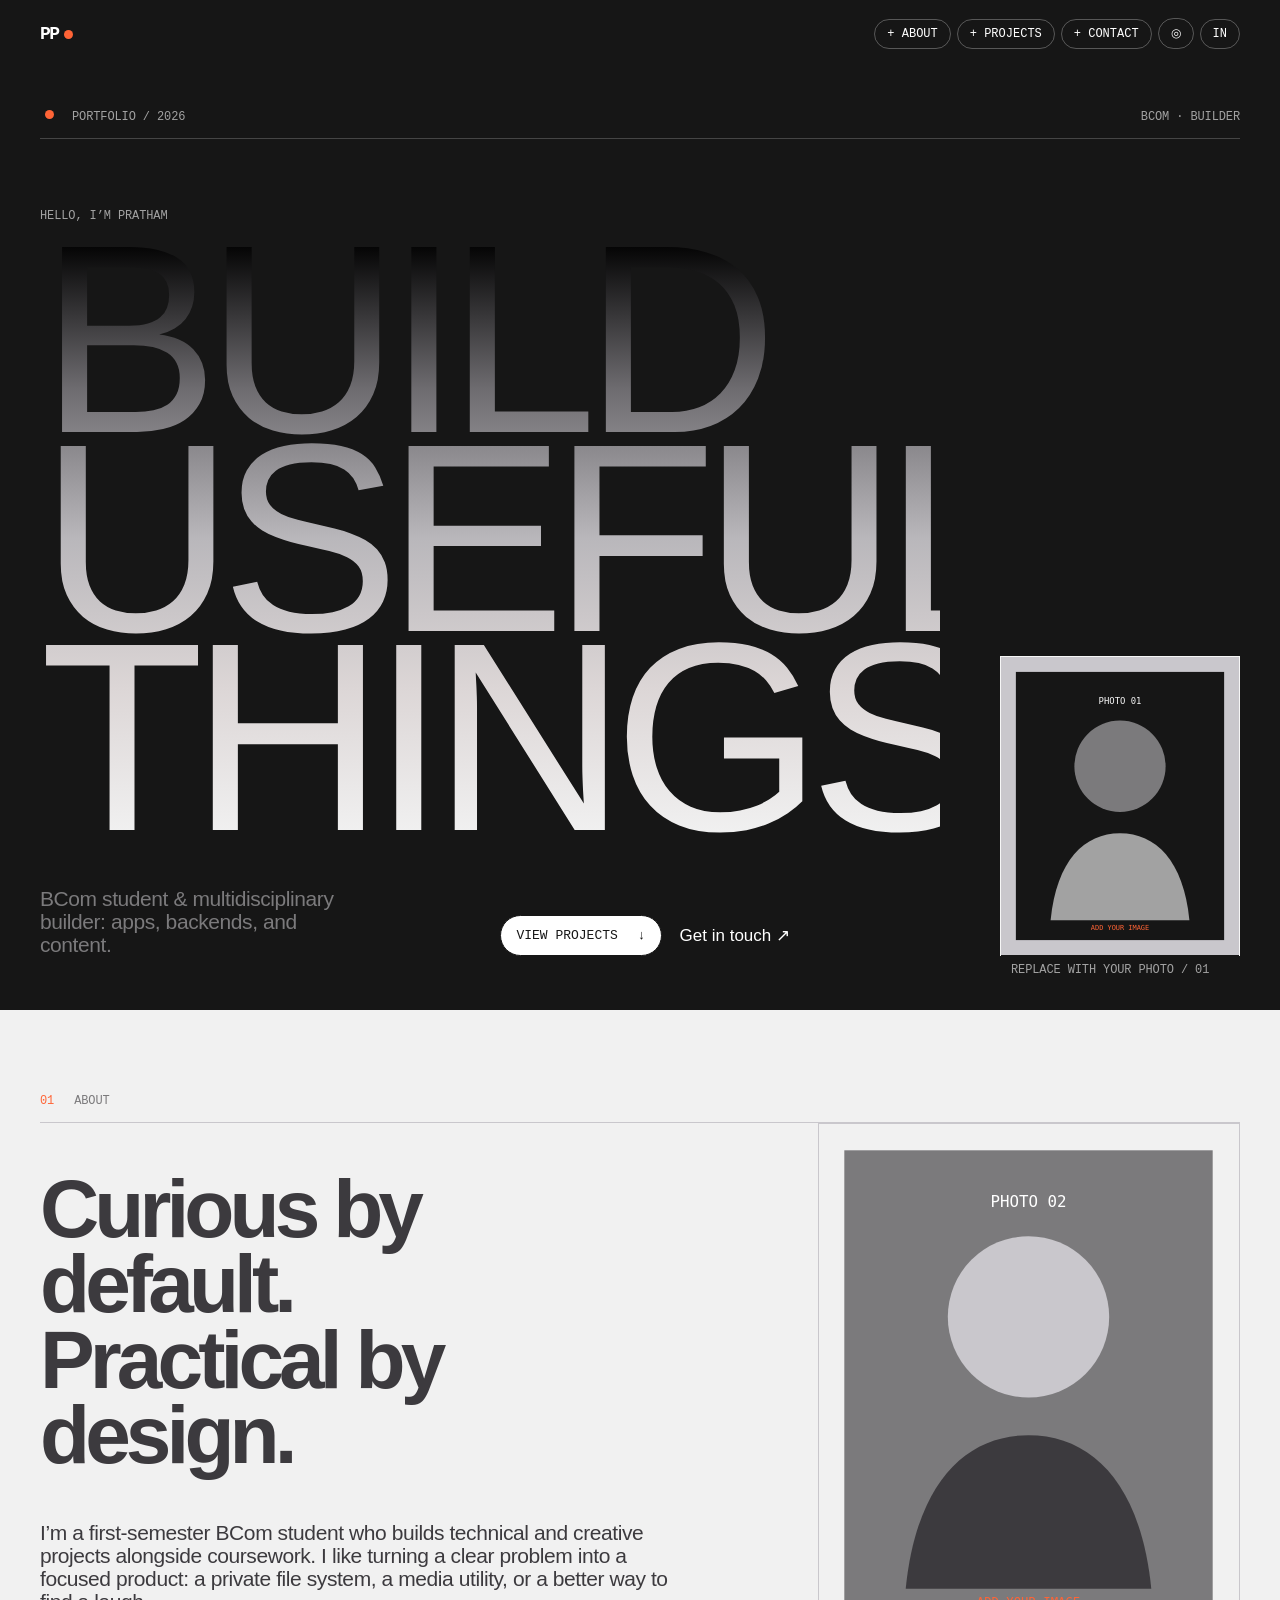
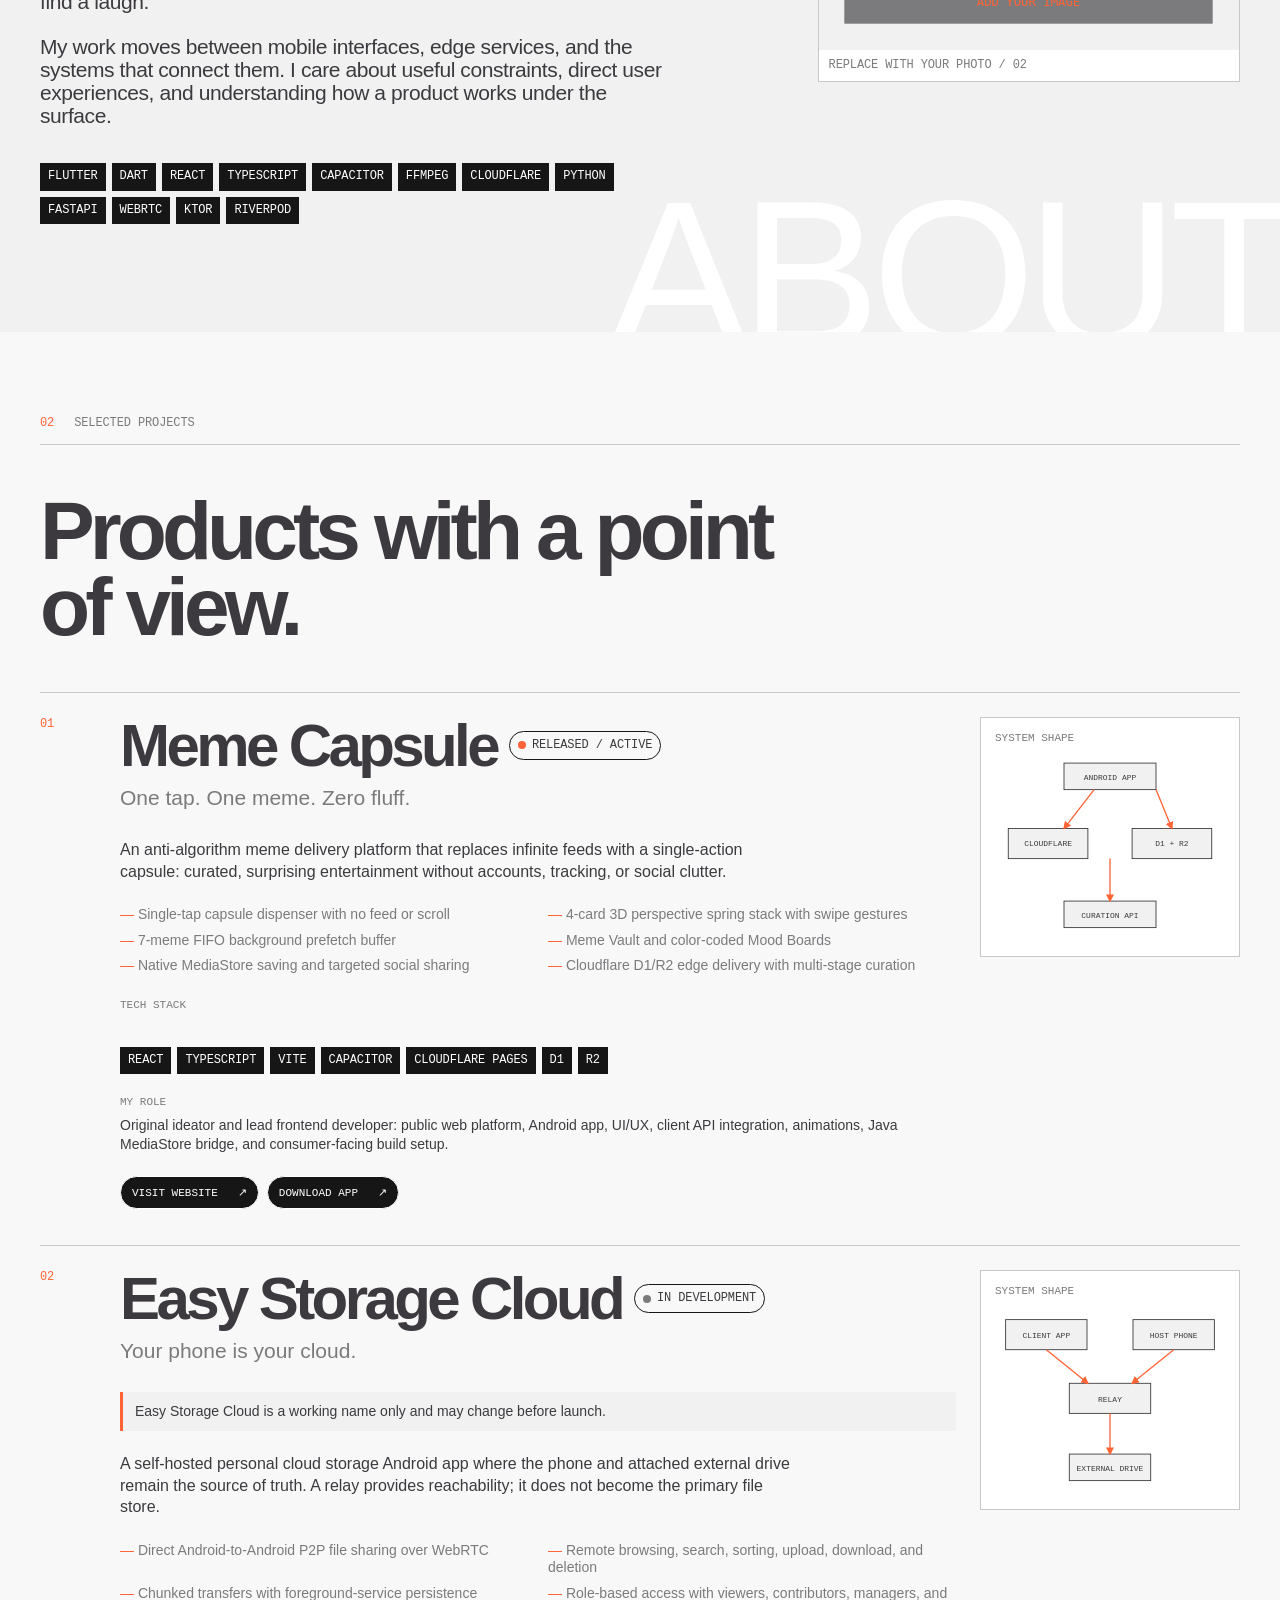
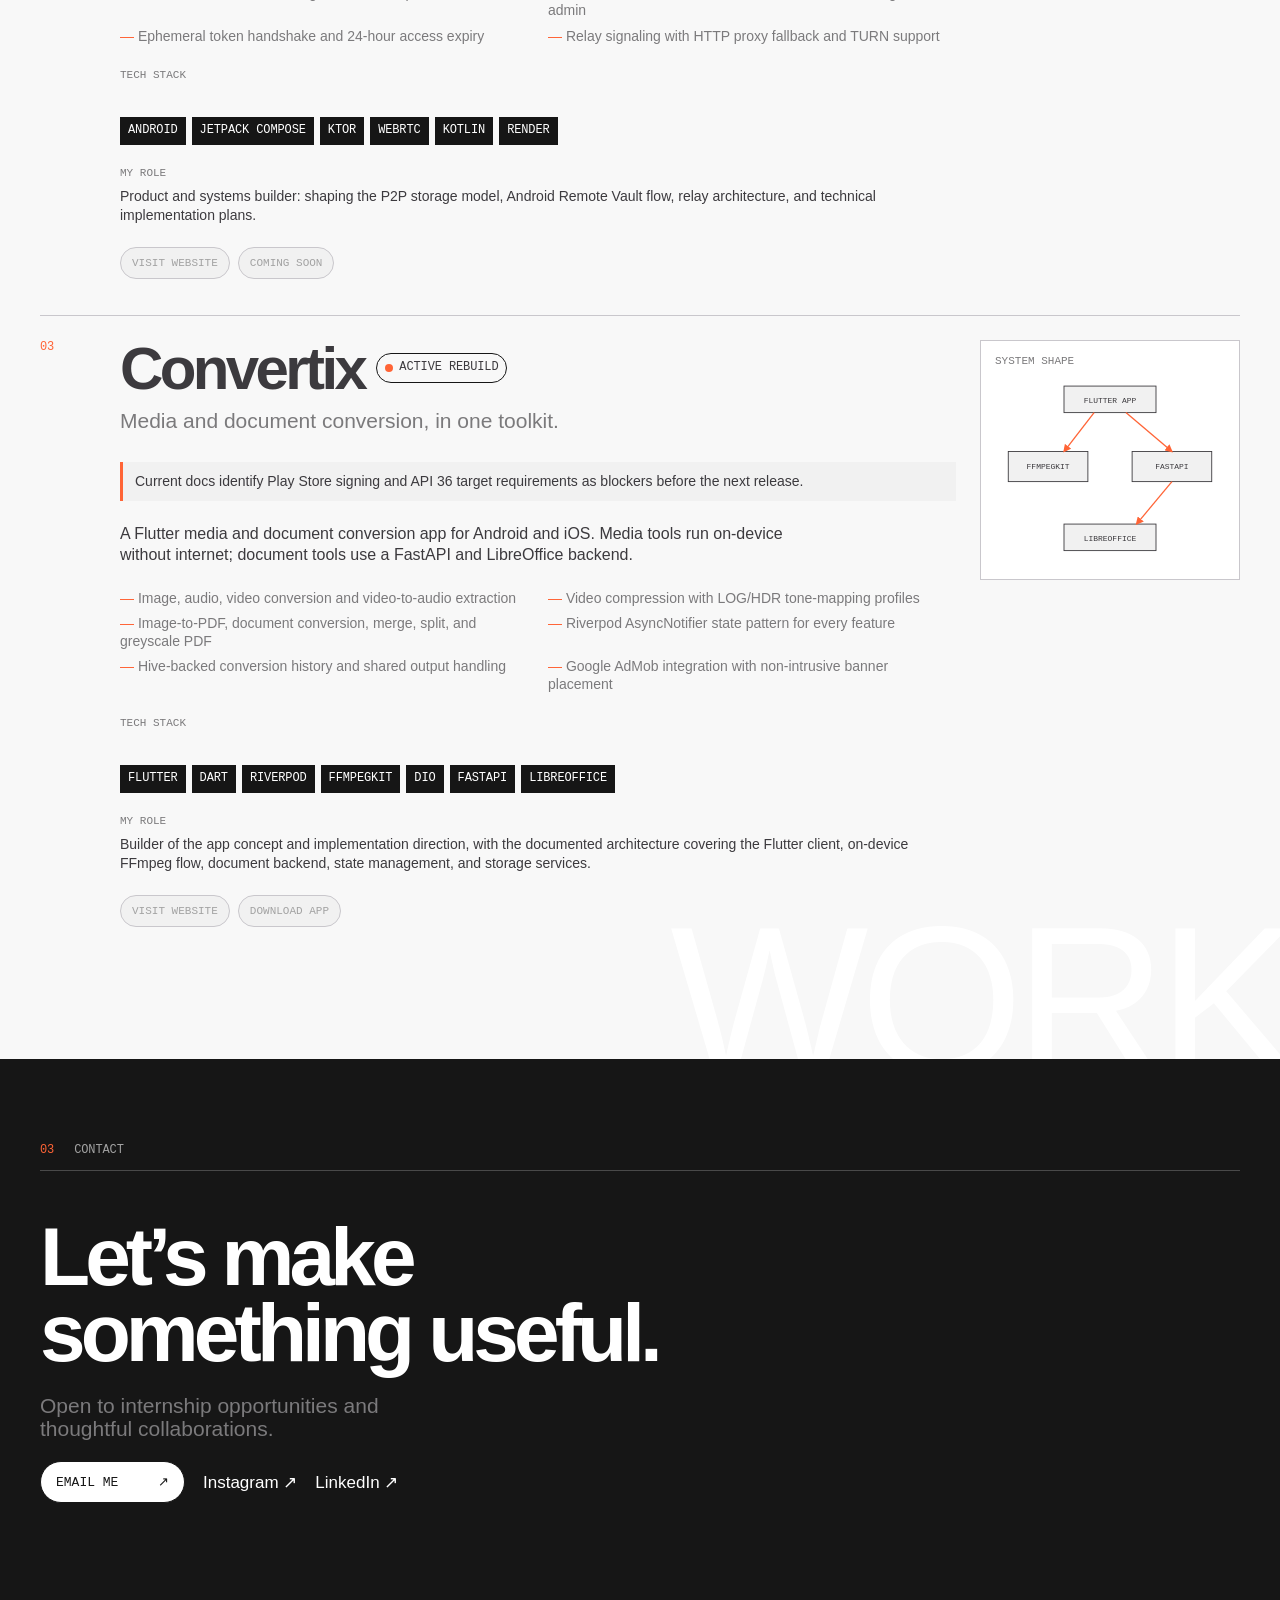
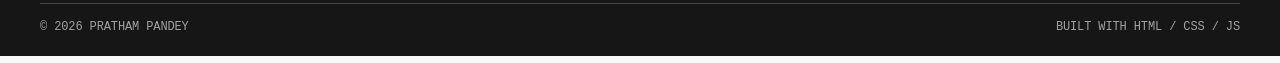
==== index.html @ 17350672 "Build portfolio website\n\nCo-authored-by: Copilot <223556219+Copilot@users.noreply.github.com>" ====
<!doctype html>
<html lang="en">
  <head>
    <meta charset="UTF-8" />
    <meta name="viewport" content="width=device-width, initial-scale=1.0" />
    <meta name="description" content="Pratham Pandey — BCom student and multidisciplinary builder creating apps, backends, and creative digital products." />
    <meta name="theme-color" content="#161616" />
    <meta property="og:title" content="Pratham Pandey — Builder portfolio" />
    <meta property="og:description" content="Apps, backends, and creative digital products built by Pratham Pandey." />
    <meta property="og:type" content="website" />
    <meta property="og:image" content="assets/images/photo1-placeholder.svg" />
    <title>Pratham Pandey — Builder portfolio</title>
    <link rel="icon" href="assets/favicon.svg" type="image/svg+xml" />
    <link rel="stylesheet" href="css/styles.css" />
    <script defer src="js/main.js"></script>
  </head>
  <body>
    <a class="skip-link" href="#main-content">Skip to content</a>
    <header class="site-header">
      <nav class="nav container" aria-label="Primary navigation">
        <a class="wordmark" href="#top" aria-label="Pratham Pandey home">PP<span class="ember-dot" aria-hidden="true"></span></a>
        <button class="menu-toggle" type="button" aria-expanded="false" aria-controls="nav-links">Menu</button>
        <div class="nav-links" id="nav-links">
          <a class="pill-link" href="#about">+ About</a>
          <a class="pill-link" href="#projects">+ Projects</a>
          <a class="pill-link" href="#contact">+ Contact</a>
          <a class="pill-link social-link" data-config-link="instagram" aria-label="Instagram" href="#">◎</a>
          <a class="pill-link social-link" data-config-link="linkedin" aria-label="LinkedIn" href="#">in</a>
        </div>
      </nav>
    </header>

    <main id="main-content">
      <section class="hero" id="top" aria-labelledby="hero-title">
        <div class="container hero-inner">
          <div class="hero-meta reveal">
            <span class="eyebrow"><span class="status-dot"></span> Portfolio / 2026</span>
            <span class="eyebrow">BCom · Builder</span>
          </div>
          <div class="hero-copy">
            <p class="eyebrow reveal">Hello, I’m Pratham</p>
            <h1 class="display-title reveal" id="hero-title">BUILD<br />USEFUL<br />THINGS</h1>
            <div class="hero-bottom reveal">
              <p class="hero-intro">BCom student &amp; multidisciplinary builder: apps, backends, and content.</p>
              <div class="hero-actions">
                <a class="button button-light" href="#projects">View projects <span>↓</span></a>
                <a class="text-link text-link-light" href="#contact">Get in touch <span>↗</span></a>
              </div>
            </div>
          </div>
          <figure class="portrait-frame hero-portrait reveal">
            <img src="assets/images/photo1-placeholder.svg" alt="Placeholder for Pratham Pandey's hero photo" />
            <figcaption>Replace with your photo / 01</figcaption>
          </figure>
        </div>
      </section>

      <section class="section about-section" id="about" aria-labelledby="about-title">
        <div class="section-watermark" aria-hidden="true">ABOUT</div>
        <div class="container section-content">
          <div class="section-kicker"><span>01</span><span>About</span></div>
          <div class="about-grid">
            <div>
              <h2 id="about-title">Curious by default.<br />Practical by design.</h2>
              <div class="about-copy">
                <p>I’m a first-semester BCom student who builds technical and creative projects alongside coursework. I like turning a clear problem into a focused product: a private file system, a media utility, or a better way to find a laugh.</p>
                <p>My work moves between mobile interfaces, edge services, and the systems that connect them. I care about useful constraints, direct user experiences, and understanding how a product works under the surface.</p>
              </div>
              <div class="skills">
                <span class="tag">Flutter</span><span class="tag">Dart</span><span class="tag">React</span><span class="tag">TypeScript</span><span class="tag">Capacitor</span><span class="tag">FFmpeg</span><span class="tag">Cloudflare</span><span class="tag">Python</span><span class="tag">FastAPI</span><span class="tag">WebRTC</span><span class="tag">Ktor</span><span class="tag">Riverpod</span>
              </div>
            </div>
            <figure class="portrait-frame about-portrait">
              <img src="assets/images/photo2-placeholder.svg" alt="Placeholder for Pratham Pandey's about photo" loading="lazy" />
              <figcaption>Replace with your photo / 02</figcaption>
            </figure>
          </div>
        </div>
      </section>

      <section class="section projects-section" id="projects" aria-labelledby="projects-title">
        <div class="section-watermark" aria-hidden="true">WORK</div>
        <div class="container section-content">
          <div class="section-kicker"><span>02</span><span>Selected projects</span></div>
          <h2 id="projects-title">Products with a point<br />of view.</h2>
          <div id="project-list" class="project-list"></div>
        </div>
      </section>

      <section class="contact-section" id="contact" aria-labelledby="contact-title">
        <div class="container contact-inner">
          <div class="section-kicker section-kicker-dark"><span>03</span><span>Contact</span></div>
          <h2 id="contact-title" class="contact-title">Let’s make<br />something useful.</h2>
          <p class="contact-copy">Open to internship opportunities and thoughtful collaborations.</p>
          <div class="contact-links">
            <a class="button button-light" data-config-link="email" href="#">Email me <span>↗</span></a>
            <a class="text-link text-link-light" data-config-link="instagram" href="#">Instagram <span>↗</span></a>
            <a class="text-link text-link-light" data-config-link="linkedin" href="#">LinkedIn <span>↗</span></a>
          </div>
        </div>
        <footer class="container site-footer">
          <span>© 2026 Pratham Pandey</span>
          <span>Built with HTML / CSS / JS</span>
        </footer>
      </section>
    </main>
  </body>
</html>
---- css/styles.css ----
:root {
  --ember: #ff6436;
  --onyx: #161616;
  --graphite: #3c3a3e;
  --stone: #7b7a7c;
  --ash: #a2a2a2;
  --silver: #c9c7cc;
  --fog: #f1f1f1;
  --paper: #f8f8f8;
  --white: #fff;
  --mono: "IBM Plex Mono", "SFMono-Regular", Consolas, monospace;
  --grotesk: Inter, "Helvetica Neue", Arial, sans-serif;
  --display: Impact, "Arial Narrow", "Helvetica Neue", sans-serif;
  --ease-in: cubic-bezier(.32, .72, 0, 1);
  --ease-out: cubic-bezier(.19, 1, .22, 1);
}
* { box-sizing: border-box; }
html { scroll-behavior: smooth; }
body { margin: 0; background: var(--paper); color: var(--graphite); font-family: var(--grotesk); font-weight: 500; }
a { color: inherit; }
.container { width: min(1200px, calc(100% - 48px)); margin: 0 auto; }
.skip-link { position: fixed; left: 12px; top: -60px; z-index: 20; padding: 12px; background: var(--ember); color: var(--onyx); }
.skip-link:focus { top: 12px; }
.site-header { position: absolute; inset: 0 0 auto; z-index: 10; color: var(--white); }
.nav { display: flex; justify-content: space-between; align-items: center; padding-top: 18px; }
.wordmark { font: 600 18px var(--mono); text-decoration: none; letter-spacing: -.08em; }
.ember-dot, .status-dot { display: inline-block; width: 9px; height: 9px; margin-left: 5px; border-radius: 50%; background: var(--ember); }
.nav-links { display: flex; align-items: center; gap: 6px; }
.pill-link { border: 1px solid rgba(255,255,255,.28); border-radius: 9999px; padding: 7px 12px; font: 500 12px var(--mono); text-decoration: none; text-transform: uppercase; transition: background .3s var(--ease-in), color .3s var(--ease-in); }
.pill-link:hover, .pill-link:focus-visible { background: var(--white); color: var(--onyx); }
.social-link { min-width: 36px; text-align: center; }
.menu-toggle { display: none; border: 1px solid rgba(255,255,255,.28); border-radius: 9999px; padding: 7px 12px; color: inherit; background: transparent; font: 500 12px var(--mono); text-transform: uppercase; }
.hero { min-height: 760px; padding: 110px 0 54px; background: var(--onyx); color: var(--white); overflow: hidden; }
.hero-inner { position: relative; min-height: 596px; }
.hero-meta, .hero-bottom, .section-kicker, .eyebrow { display: flex; justify-content: space-between; gap: 18px; }
.eyebrow, .section-kicker, .tag, .project-index, .project-status, figcaption, .site-footer { font: 500 12px/1.3 var(--mono); letter-spacing: -.01em; text-transform: uppercase; }
.hero-meta { border-bottom: 1px solid rgba(255,255,255,.2); padding-bottom: 12px; color: var(--ash); }
.hero-copy { position: relative; z-index: 1; max-width: 900px; padding-top: 58px; }
.hero-copy > .eyebrow { justify-content: flex-start; color: var(--ash); }
.display-title { margin: 16px 0 50px; max-width: 900px; color: transparent; background: linear-gradient(#000, #6e6c70 25%, #b9b7bb 50%, #dcd6d6 75%, #f1f1f1); -webkit-background-clip: text; background-clip: text; font: 400 clamp(92px, 21vw, 288px)/.74 var(--display); letter-spacing: -.05em; }
.hero-bottom { align-items: end; max-width: 750px; }
.hero-intro { max-width: 330px; margin: 0; color: var(--stone); font-size: 21px; line-height: 1.1; letter-spacing: -.02em; }
.hero-actions, .contact-links { display: flex; align-items: center; gap: 18px; }
.button { display: inline-flex; align-items: center; justify-content: space-between; gap: 20px; min-width: 145px; border: 1px solid currentColor; border-radius: 9999px; padding: 12px 15px; font: 500 13px var(--mono); text-decoration: none; text-transform: uppercase; transition: transform .3s var(--ease-in), background .3s var(--ease-in), color .3s var(--ease-in); }
.button:hover, .button:focus-visible { transform: translateY(-3px); }
.button-light { color: var(--onyx); background: var(--white); }
.text-link { font-size: 17px; text-decoration: none; }
.text-link:hover, .text-link:focus-visible { text-decoration: underline; text-underline-offset: 4px; }
.text-link-light { color: var(--white); }
.portrait-frame { margin: 0; border: 1px solid var(--silver); background: var(--fog); }
.portrait-frame img { display: block; width: 100%; height: 100%; object-fit: cover; }
.portrait-frame figcaption { padding: 8px 10px; color: var(--stone); background: var(--white); }
.hero-portrait { position: absolute; right: 0; bottom: 0; width: 240px; height: 300px; transform: rotate(3deg); border-color: rgba(255,255,255,.35); }
.hero-portrait figcaption { color: var(--ash); background: var(--onyx); }
.section { position: relative; overflow: hidden; }
.section-content { position: relative; z-index: 1; padding: 84px 0 108px; }
.section-watermark { position: absolute; right: -10px; bottom: -20px; color: var(--white); font: 400 clamp(100px, 17vw, 210px)/.74 var(--display); letter-spacing: -.04em; pointer-events: none; }
.section-kicker { justify-content: flex-start; gap: 20px; padding-bottom: 12px; border-bottom: 1px solid var(--silver); color: var(--stone); }
.section-kicker span:first-child { color: var(--ember); }
h2 { margin: 48px 0; font-size: clamp(42px, 7vw, 82px); line-height: .92; letter-spacing: -.06em; }
.about-section { background: var(--fog); }
.about-grid { display: grid; grid-template-columns: 1.2fr .8fr; gap: 12%; align-items: start; }
.about-copy { max-width: 650px; font-size: 21px; line-height: 1.1; letter-spacing: -.02em; }
.about-copy p { margin: 0 0 22px; }
.skills { display: flex; flex-wrap: wrap; gap: 6px; max-width: 680px; margin-top: 36px; }
.tag { padding: 6px 8px; color: var(--white); background: var(--onyx); }
.about-portrait { aspect-ratio: 4 / 5; }
.projects-section { background: var(--paper); }
.project-list { display: grid; gap: 12px; }
.project-card { display: grid; grid-template-columns: 56px minmax(0, 1fr) 260px; gap: 24px; padding: 24px 0; border-top: 1px solid var(--silver); }
.project-index { color: var(--ember); }
.project-heading { display: flex; flex-wrap: wrap; align-items: center; gap: 12px; }
.project-title { margin: 0; font-size: clamp(32px, 5vw, 60px); line-height: .95; letter-spacing: -.06em; }
.project-tagline { margin: 12px 0 30px; color: var(--stone); font-size: 21px; line-height: 1.1; }
.project-status { display: inline-flex; align-items: center; gap: 6px; padding: 6px 8px; border: 1px solid var(--onyx); border-radius: 9999px; }
.project-status .status-dot { width: 8px; height: 8px; margin: 0; }
.project-status.is-wip .status-dot { background: var(--stone); }
.project-overview { max-width: 680px; margin: 0 0 24px; line-height: 1.35; }
.project-features { display: grid; grid-template-columns: repeat(2, minmax(0, 1fr)); gap: 8px 20px; margin: 0 0 24px; padding: 0; list-style: none; color: var(--stone); font-size: 14px; line-height: 1.25; }
.project-features li::before { content: "— "; color: var(--ember); }
.architecture { align-self: start; padding: 14px; border: 1px solid var(--silver); background: var(--white); }
.architecture-label { margin: 0 0 12px; font: 500 11px var(--mono); color: var(--stone); text-transform: uppercase; }
.architecture svg { display: block; width: 100%; height: auto; }
.arch-box { fill: var(--fog); stroke: var(--graphite); stroke-width: 1; }
.arch-text { fill: var(--graphite); font: 500 9px var(--mono); text-anchor: middle; }
.arch-line { stroke: var(--ember); stroke-width: 1.5; marker-end: url(#arrow); }
.stack-label { margin: 22px 0 8px; font: 500 11px var(--mono); color: var(--stone); text-transform: uppercase; }
.project-role { margin: 0; font-size: 14px; line-height: 1.35; }
.project-actions { display: flex; flex-wrap: wrap; gap: 8px; margin-top: 22px; }
.project-actions .button { min-width: auto; padding: 9px 11px; font-size: 11px; }
.button-dark { color: var(--white); background: var(--onyx); }
.button-disabled { color: var(--ash); border-color: var(--silver); background: var(--fog); cursor: not-allowed; }
.project-note { margin: 0 0 22px; padding: 10px 12px; border-left: 3px solid var(--ember); background: var(--fog); font-size: 14px; line-height: 1.35; }
.contact-section { background: var(--onyx); color: var(--white); }
.contact-inner { padding: 84px 0 100px; }
.section-kicker-dark { border-color: rgba(255,255,255,.22); color: var(--ash); }
.contact-title { margin-bottom: 24px; color: var(--white); }
.contact-copy { max-width: 360px; color: var(--stone); font-size: 21px; line-height: 1.1; }
.site-footer { display: flex; justify-content: space-between; gap: 12px; padding: 16px 0 20px; border-top: 1px solid rgba(255,255,255,.2); color: var(--ash); }
.reveal { opacity: 0; transform: translateY(20px); transition: opacity .7s var(--ease-in), transform .7s var(--ease-in); }
.reveal.is-visible { opacity: 1; transform: translateY(0); }
:focus-visible { outline: 2px solid var(--ember); outline-offset: 4px; }
@media (max-width: 800px) {
  .container { width: min(100% - 32px, 1200px); }
  .menu-toggle { display: block; }
  .nav-links { display: none; position: absolute; top: 60px; right: 16px; flex-direction: column; align-items: stretch; min-width: 180px; padding: 10px; background: var(--onyx); border: 1px solid rgba(255,255,255,.25); }
  .nav-links.is-open { display: flex; }
  .hero { min-height: 720px; padding-top: 92px; }
  .hero-inner { min-height: 580px; }
  .display-title { margin-bottom: 28px; }
  .hero-bottom { display: block; }
  .hero-actions { margin-top: 24px; }
  .hero-portrait { width: 132px; height: 165px; }
  .about-grid, .project-card { grid-template-columns: 1fr; gap: 24px; }
  .about-portrait { width: min(100%, 300px); }
  .project-index { order: -1; }
  .architecture { max-width: 360px; }
}
@media (max-width: 480px) {
  .hero-meta { flex-direction: column; gap: 8px; }
  .hero-intro, .about-copy, .contact-copy { font-size: 18px; }
  .project-features { grid-template-columns: 1fr; }
  .site-footer { flex-direction: column; }
}
@media (prefers-reduced-motion: reduce) {
  html { scroll-behavior: auto; }
  *, *::before, *::after { animation-duration: .01ms !important; transition-duration: .01ms !important; }
  .reveal { opacity: 1; transform: none; }
}
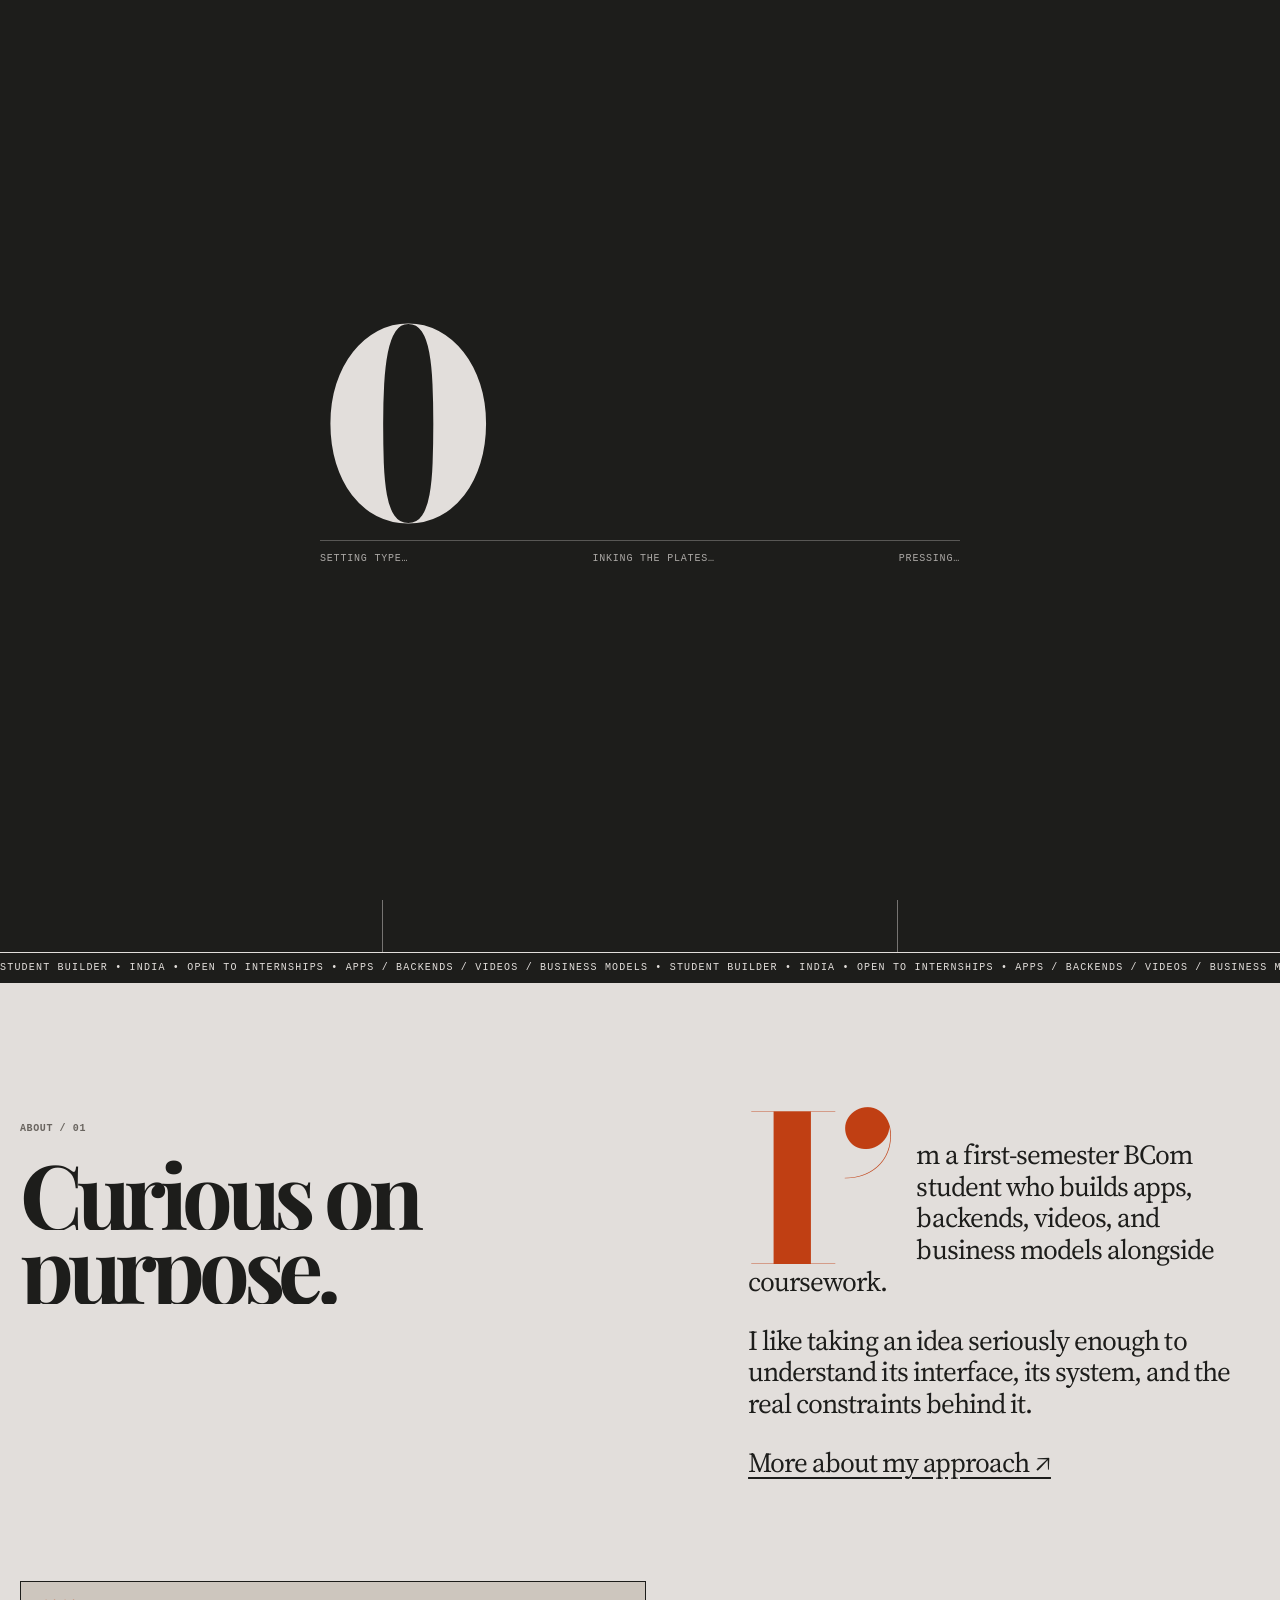
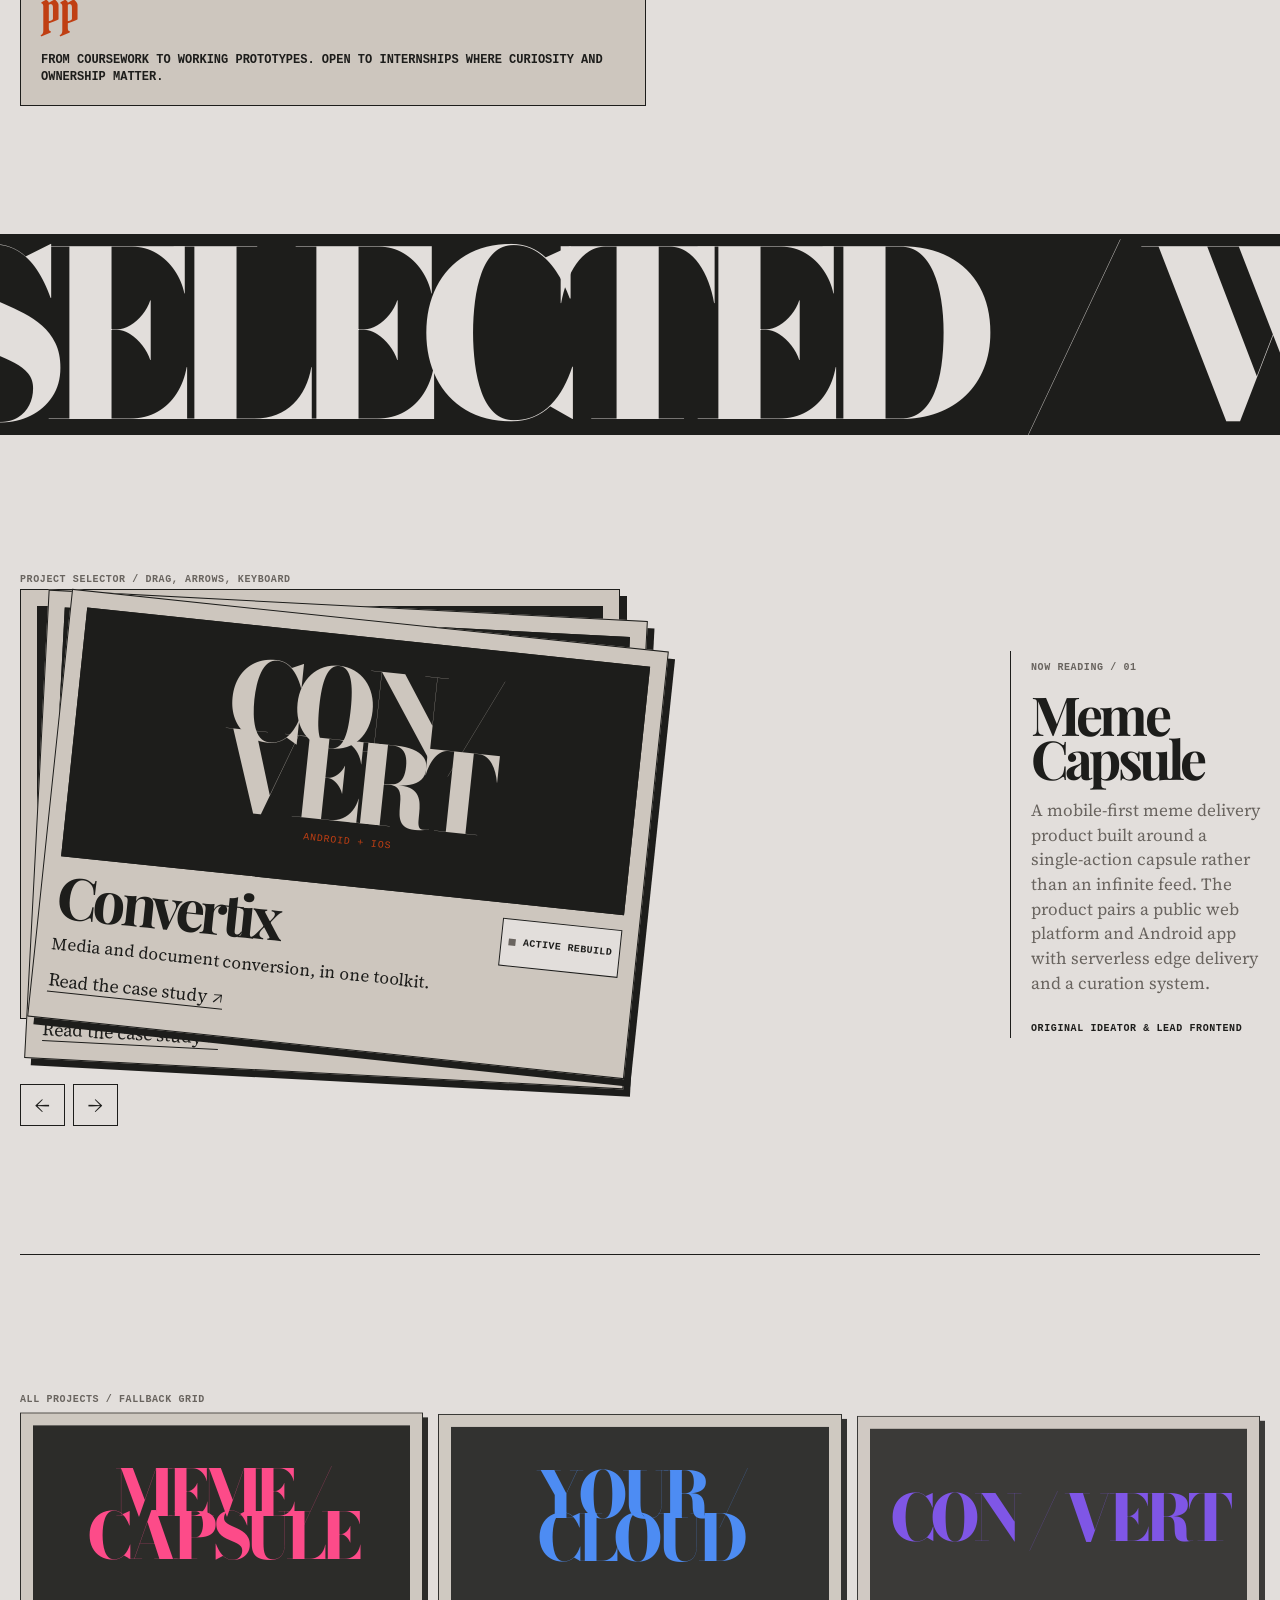
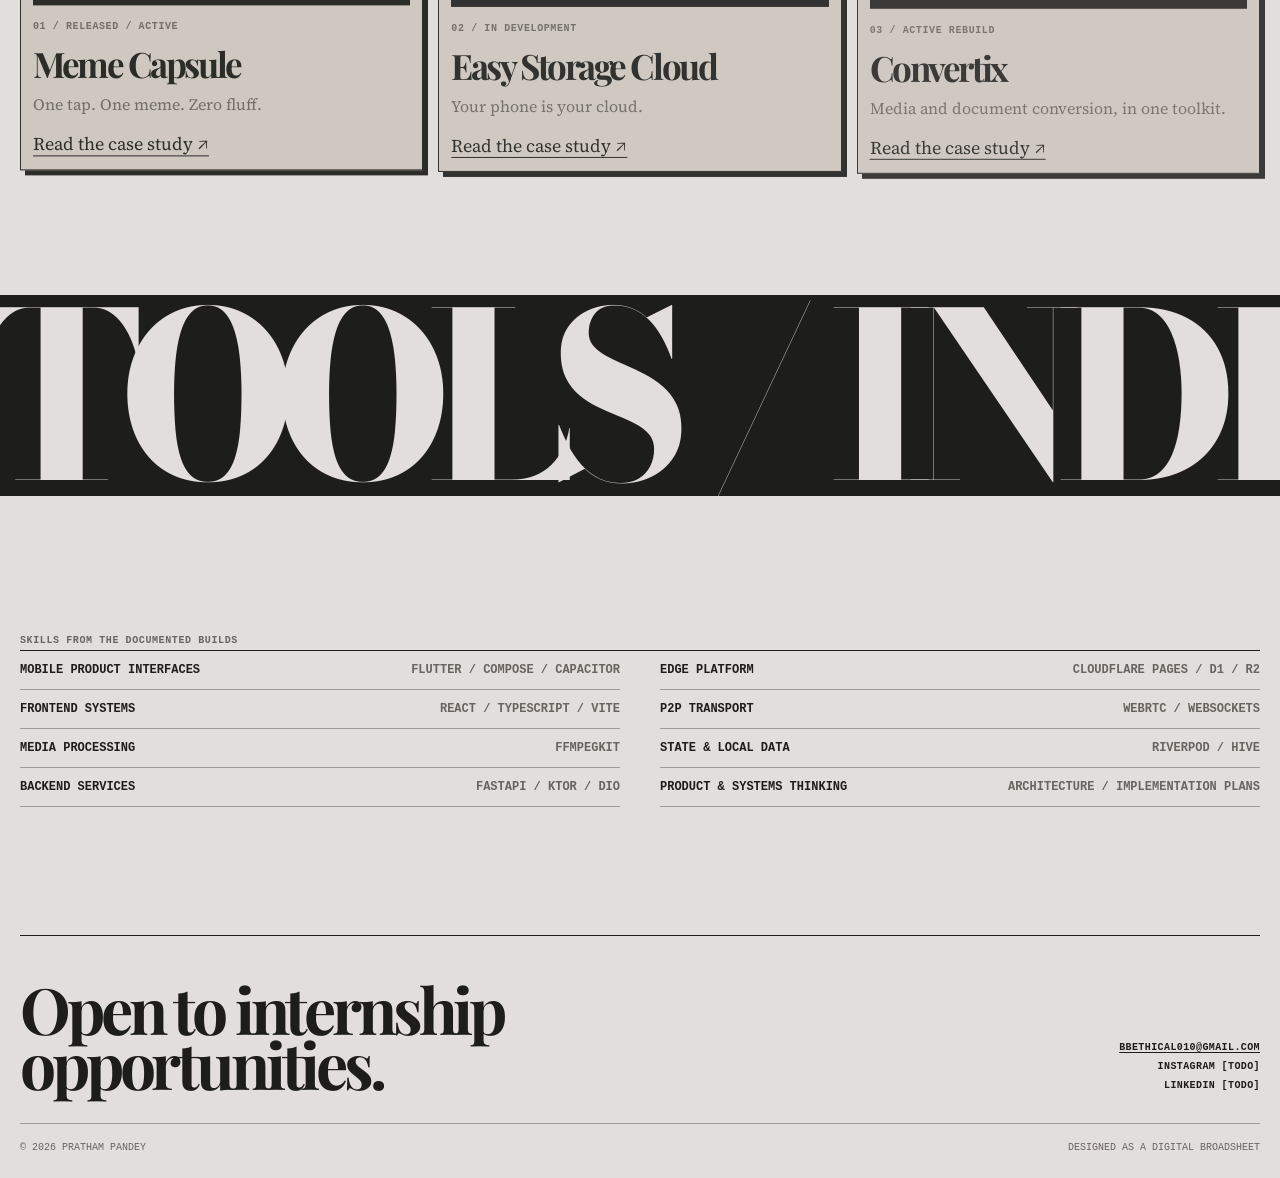
==== commit 65b62b6a: "Implement broadsheet-inspired multi-page portfolio with verified responsive motion" ====
--- a/index.html
+++ b/index.html
@@ -1,108 +1,31 @@
 <!doctype html>
 <html lang="en">
-  <head>
-    <meta charset="UTF-8" />
-    <meta name="viewport" content="width=device-width, initial-scale=1.0" />
-    <meta name="description" content="Pratham Pandey — BCom student and multidisciplinary builder creating apps, backends, and creative digital products." />
-    <meta name="theme-color" content="#161616" />
-    <meta property="og:title" content="Pratham Pandey — Builder portfolio" />
-    <meta property="og:description" content="Apps, backends, and creative digital products built by Pratham Pandey." />
-    <meta property="og:type" content="website" />
-    <meta property="og:image" content="assets/images/photo1-placeholder.svg" />
-    <title>Pratham Pandey — Builder portfolio</title>
-    <link rel="icon" href="assets/favicon.svg" type="image/svg+xml" />
-    <link rel="stylesheet" href="css/styles.css" />
-    <script defer src="js/main.js"></script>
-  </head>
-  <body>
-    <a class="skip-link" href="#main-content">Skip to content</a>
-    <header class="site-header">
-      <nav class="nav container" aria-label="Primary navigation">
-        <a class="wordmark" href="#top" aria-label="Pratham Pandey home">PP<span class="ember-dot" aria-hidden="true"></span></a>
-        <button class="menu-toggle" type="button" aria-expanded="false" aria-controls="nav-links">Menu</button>
-        <div class="nav-links" id="nav-links">
-          <a class="pill-link" href="#about">+ About</a>
-          <a class="pill-link" href="#projects">+ Projects</a>
-          <a class="pill-link" href="#contact">+ Contact</a>
-          <a class="pill-link social-link" data-config-link="instagram" aria-label="Instagram" href="#">◎</a>
-          <a class="pill-link social-link" data-config-link="linkedin" aria-label="LinkedIn" href="#">in</a>
-        </div>
-      </nav>
-    </header>
-
-    <main id="main-content">
-      <section class="hero" id="top" aria-labelledby="hero-title">
-        <div class="container hero-inner">
-          <div class="hero-meta reveal">
-            <span class="eyebrow"><span class="status-dot"></span> Portfolio / 2026</span>
-            <span class="eyebrow">BCom · Builder</span>
-          </div>
-          <div class="hero-copy">
-            <p class="eyebrow reveal">Hello, I’m Pratham</p>
-            <h1 class="display-title reveal" id="hero-title">BUILD<br />USEFUL<br />THINGS</h1>
-            <div class="hero-bottom reveal">
-              <p class="hero-intro">BCom student &amp; multidisciplinary builder: apps, backends, and content.</p>
-              <div class="hero-actions">
-                <a class="button button-light" href="#projects">View projects <span>↓</span></a>
-                <a class="text-link text-link-light" href="#contact">Get in touch <span>↗</span></a>
-              </div>
-            </div>
-          </div>
-          <figure class="portrait-frame hero-portrait reveal">
-            <img src="assets/images/photo1-placeholder.svg" alt="Placeholder for Pratham Pandey's hero photo" />
-            <figcaption>Replace with your photo / 01</figcaption>
-          </figure>
-        </div>
-      </section>
-
-      <section class="section about-section" id="about" aria-labelledby="about-title">
-        <div class="section-watermark" aria-hidden="true">ABOUT</div>
-        <div class="container section-content">
-          <div class="section-kicker"><span>01</span><span>About</span></div>
-          <div class="about-grid">
-            <div>
-              <h2 id="about-title">Curious by default.<br />Practical by design.</h2>
-              <div class="about-copy">
-                <p>I’m a first-semester BCom student who builds technical and creative projects alongside coursework. I like turning a clear problem into a focused product: a private file system, a media utility, or a better way to find a laugh.</p>
-                <p>My work moves between mobile interfaces, edge services, and the systems that connect them. I care about useful constraints, direct user experiences, and understanding how a product works under the surface.</p>
-              </div>
-              <div class="skills">
-                <span class="tag">Flutter</span><span class="tag">Dart</span><span class="tag">React</span><span class="tag">TypeScript</span><span class="tag">Capacitor</span><span class="tag">FFmpeg</span><span class="tag">Cloudflare</span><span class="tag">Python</span><span class="tag">FastAPI</span><span class="tag">WebRTC</span><span class="tag">Ktor</span><span class="tag">Riverpod</span>
-              </div>
-            </div>
-            <figure class="portrait-frame about-portrait">
-              <img src="assets/images/photo2-placeholder.svg" alt="Placeholder for Pratham Pandey's about photo" loading="lazy" />
-              <figcaption>Replace with your photo / 02</figcaption>
-            </figure>
-          </div>
-        </div>
-      </section>
-
-      <section class="section projects-section" id="projects" aria-labelledby="projects-title">
-        <div class="section-watermark" aria-hidden="true">WORK</div>
-        <div class="container section-content">
-          <div class="section-kicker"><span>02</span><span>Selected projects</span></div>
-          <h2 id="projects-title">Products with a point<br />of view.</h2>
-          <div id="project-list" class="project-list"></div>
-        </div>
-      </section>
-
-      <section class="contact-section" id="contact" aria-labelledby="contact-title">
-        <div class="container contact-inner">
-          <div class="section-kicker section-kicker-dark"><span>03</span><span>Contact</span></div>
-          <h2 id="contact-title" class="contact-title">Let’s make<br />something useful.</h2>
-          <p class="contact-copy">Open to internship opportunities and thoughtful collaborations.</p>
-          <div class="contact-links">
-            <a class="button button-light" data-config-link="email" href="#">Email me <span>↗</span></a>
-            <a class="text-link text-link-light" data-config-link="instagram" href="#">Instagram <span>↗</span></a>
-            <a class="text-link text-link-light" data-config-link="linkedin" href="#">LinkedIn <span>↗</span></a>
-          </div>
-        </div>
-        <footer class="container site-footer">
-          <span>© 2026 Pratham Pandey</span>
-          <span>Built with HTML / CSS / JS</span>
-        </footer>
-      </section>
-    </main>
-  </body>
-</html>
+<head>
+  <meta charset="UTF-8"><meta name="viewport" content="width=device-width, initial-scale=1.0">
+  <meta name="description" content="Pratham Pandey is a first-semester BCom student and multidisciplinary builder creating apps, backends, videos, and business models.">
+  <meta property="og:title" content="Pratham Pandey — Student, builder, maker of apps"><meta property="og:description" content="A motion-led portfolio of product, mobile, and systems work."><meta property="og:type" content="website"><meta property="og:image" content="assets/images/photo1-placeholder.svg">
+  <title>Pratham Pandey — Student, builder, maker of apps</title><link rel="icon" href="assets/favicon.svg" type="image/svg+xml">
+  <link rel="preconnect" href="https://fonts.googleapis.com"><link rel="preconnect" href="https://fonts.gstatic.com" crossorigin><link href="https://fonts.googleapis.com/css2?family=Bodoni+Moda:opsz,wght@6..96,700;6..96,800&family=Pirata+One&family=Playfair+Display:wght@600;700&family=Source+Serif+4:opsz,wght@8..60,300;8..60,400;8..60,600&display=swap" rel="stylesheet">
+  <link rel="stylesheet" href="css/tokens.css"><link rel="stylesheet" href="css/themes.css"><link rel="stylesheet" href="css/pages.css">
+</head>
+<body data-root="">
+<a class="skip-link" href="#main">Skip to content</a>
+<main id="main">
+  <section class="home-hero" aria-labelledby="hero-title">
+    <h1 id="hero-title" class="home-hero__name" aria-label="Pratham Pandey"><span class="hero-letter">P</span><span class="hero-letter">R</span><span class="hero-letter">A</span><span class="hero-letter">T</span><span class="hero-letter">H</span><span class="hero-letter">A</span><span class="hero-letter">M</span><br><span class="hero-letter">P</span><span class="hero-letter">A</span><span class="hero-letter">N</span><span class="hero-letter">D</span><span class="hero-letter">E</span><span class="hero-letter">Y</span></h1>
+    <div class="hero-triad">
+      <figure class="hero-photo"><img src="assets/images/photo1-placeholder.svg" alt="Placeholder for Pratham Pandey portrait" width="640" height="800"><figcaption>Portrait / TODO replace</figcaption></figure>
+      <div class="hero-statement"><div><h2>Student,<br>builder,<br>maker of apps.</h2><p>BCom / multidisciplinary / India</p></div></div>
+      <figure class="hero-photo"><img src="assets/images/photo2-placeholder.svg" alt="Placeholder for a second Pratham Pandey portrait" width="640" height="800" loading="lazy"><figcaption>Portrait / TODO replace</figcaption><span class="hero-stamp">PRATHAM<br>PANDEY<br>MADE IT</span></figure>
+    </div>
+    <div class="ticker"><div class="ticker__run">Student builder • India • Open to internships • Apps / backends / videos / business models • Student builder • India • Open to internships • Apps / backends / videos / business models •</div></div>
+  </section>
+  <section class="section home-bio" id="about"><div><span class="eyebrow">About / 01</span><h2 class="section-heading"><span class="line"><span>Curious on</span></span><span class="line"><span>purpose.</span></span></h2></div><div class="bio-copy"><p class="dropcap">I’m a first-semester BCom student who builds apps, backends, videos, and business models alongside coursework.</p><p>I like taking an idea seriously enough to understand its interface, its system, and the real constraints behind it.</p><a data-transition class="editorial-link" href="about/index.html">More about my approach ↗</a></div><aside class="bio-aside"><strong>PP</strong>From coursework to working prototypes. Open to internships where curiosity and ownership matter.</aside></section>
+  <section class="display-banner"><h2>SELECTED / WORK /</h2></section>
+  <section class="section swipe-selector" id="projects"><div class="selector-wrap"><div><span class="eyebrow">Project selector / drag, arrows, keyboard</span><div id="card-stage" class="card-stage" aria-label="Swipeable project selector"></div><div class="swipe-controls"><button id="previous-card" type="button" aria-label="Previous project">←</button><button id="next-card" type="button" aria-label="Next project">→</button></div></div><aside id="selector-copy" class="selector-copy"></aside></div></section>
+  <section class="section section-rule"><span class="eyebrow">All projects / fallback grid</span><div id="project-grid" class="project-grid"></div></section>
+  <section class="display-banner"><h2>TOOLS / INDEX /</h2></section>
+  <section class="section"><span class="eyebrow">Skills from the documented builds</span><ul class="skills-index"><li>Mobile product interfaces <span>Flutter / Compose / Capacitor</span></li><li>Frontend systems <span>React / TypeScript / Vite</span></li><li>Media processing <span>FFmpegKit</span></li><li>Backend services <span>FastAPI / Ktor / Dio</span></li><li>Edge platform <span>Cloudflare Pages / D1 / R2</span></li><li>P2P transport <span>WebRTC / WebSockets</span></li><li>State & local data <span>Riverpod / Hive</span></li><li>Product & systems thinking <span>Architecture / implementation plans</span></li></ul></section>
+</main>
+<script src="js/gsap.min.js"></script><script src="js/ScrollTrigger.min.js"></script><script src="js/lenis.min.js"></script><script src="js/config.js"></script><script src="js/shared.js"></script><script src="js/home.js"></script>
+</body></html>
--- a/css/tokens.css
+++ b/css/tokens.css
@@ -0,0 +1,85 @@
+:root {
+  --page: #e2dedb;
+  --surface: #cdc6be;
+  --ink: #1d1d1b;
+  --muted: #69645f;
+  --accent: #c03f13;
+  --accent-ink: #f7f0e8;
+  --line: color-mix(in srgb, var(--ink) 35%, transparent);
+  --font-display: "Bodoni Moda", Georgia, serif;
+  --font-heading: "Playfair Display", Georgia, serif;
+  --font-body: "Source Serif 4", Georgia, serif;
+  --font-goth: "Pirata One", Georgia, serif;
+  --font-mono: ui-monospace, SFMono-Regular, Menlo, monospace;
+  --shadow-ink: 7px 7px 0 var(--ink);
+  --content: min(1240px, calc(100% - 40px));
+  --ease: cubic-bezier(.22, .61, .36, 1);
+}
+
+* { box-sizing: border-box; }
+html { scroll-behavior: auto; background: var(--page); overflow-x: clip; }
+body { margin: 0; min-width: 320px; overflow-x: clip; background: var(--page); color: var(--ink); font: 400 18px/1.45 var(--font-body); }
+body.js-ready { cursor: default; }
+a { color: inherit; text-decoration-thickness: 1px; text-underline-offset: .18em; }
+a:focus-visible, button:focus-visible { outline: 3px solid var(--accent); outline-offset: 4px; }
+button { color: inherit; font: inherit; }
+img { display: block; max-width: 100%; }
+.skip-link { position: fixed; z-index: 200; top: 10px; left: 10px; transform: translateY(-200%); padding: 10px 14px; background: var(--accent); color: var(--accent-ink); font: 700 12px var(--font-mono); text-transform: uppercase; }
+.skip-link:focus { transform: translateY(0); }
+
+.scroll-progress { position: fixed; z-index: 150; top: 0; left: 0; width: 100%; height: 3px; background: transparent; transform-origin: left; }
+.scroll-progress::before { content: ""; display: block; width: 100%; height: 100%; transform: scaleX(var(--progress, 0)); transform-origin: left; background: var(--ink); }
+.shell-header { position: sticky; top: 0; z-index: 100; background: color-mix(in srgb, var(--page) 94%, transparent); border-bottom: 1px solid var(--ink); backdrop-filter: none; }
+.header-bar { display: grid; grid-template-columns: 1fr auto 1fr; align-items: center; min-height: 48px; width: var(--content); margin: auto; font: 700 10px/1 var(--font-mono); letter-spacing: .04em; text-transform: uppercase; }
+.header-name { font: 500 20px/1 var(--font-goth); letter-spacing: .04em; text-decoration: none; }
+.header-location { color: var(--muted); }
+.menu-button { justify-self: end; display: inline-flex; gap: 9px; align-items: center; padding: 8px 0 8px 14px; border: 0; background: none; cursor: pointer; font: inherit; text-transform: uppercase; }
+.menu-button i, .menu-button i::after { display: block; width: 17px; height: 1px; background: currentColor; content: ""; }
+.menu-button i::after { transform: translateY(5px); }
+.menu-overlay { position: fixed; z-index: 180; inset: 0; display: grid; grid-template-rows: auto 1fr auto; padding: 20px; background: var(--ink); color: var(--page); clip-path: inset(0 0 100% 0); pointer-events: none; }
+.menu-overlay.is-open { pointer-events: auto; }
+.menu-overlay__top { display: flex; justify-content: space-between; font: 700 10px var(--font-mono); text-transform: uppercase; }
+.menu-close { border: 0; background: none; color: inherit; cursor: pointer; font: inherit; }
+.menu-links { align-self: center; display: grid; gap: 3px; }
+.menu-links a { width: fit-content; font: 800 clamp(52px, 12vw, 150px)/.78 var(--font-display); letter-spacing: -.09em; text-decoration: none; }
+.menu-links a:hover { color: var(--accent); }
+.menu-social { display: flex; gap: 20px; justify-content: flex-end; font: 12px var(--font-mono); text-transform: uppercase; }
+
+.loader { position: fixed; z-index: 220; inset: 0; display: grid; place-items: center; overflow: hidden; color: var(--page); background: var(--ink); }
+.loader::before, .loader::after { position: absolute; inset: 0; content: ""; background: var(--ink); }
+.loader__inside { position: relative; z-index: 1; width: min(84vw, 640px); }
+.loader__count { margin: 0; font: 800 clamp(100px, 25vw, 260px)/.7 var(--font-display); letter-spacing: -.09em; }
+.loader__rule { height: 1px; margin: 22px 0 12px; background: color-mix(in srgb, var(--page) 30%, transparent); }
+.loader__rule i { display: block; width: 0; height: 100%; background: var(--accent); }
+.loader__print { display: flex; justify-content: space-between; gap: 12px; color: color-mix(in srgb, var(--page) 72%, transparent); font: 10px var(--font-mono); letter-spacing: .08em; text-transform: uppercase; }
+.loader.is-project { background: var(--theme-dark); color: var(--theme-light); }
+.loader.is-project::before, .loader.is-project::after { background: var(--theme-dark); }
+
+.ticker { overflow: hidden; white-space: nowrap; border-top: 1px solid currentColor; border-bottom: 1px solid currentColor; font: 10px/1 var(--font-mono); letter-spacing: .12em; text-transform: uppercase; }
+.ticker__run { display: inline-flex; gap: 36px; padding: 10px 0; animation: ticker 20s linear infinite; }
+@keyframes ticker { to { transform: translateX(-50%); } }
+.display-banner { overflow: hidden; padding: 24px 0 20px; color: var(--page); background: var(--ink); }
+.display-banner h2 { width: max-content; margin: 0; padding-left: 2vw; font: 800 clamp(78px, 18vw, 260px)/.68 var(--font-display); letter-spacing: -.105em; white-space: nowrap; }
+.eyebrow, .byline, .meta-label { font: 700 10px/1.35 var(--font-mono); letter-spacing: .06em; text-transform: uppercase; }
+.eyebrow { color: var(--muted); }
+.status-badge { display: inline-flex; align-items: center; gap: 7px; width: fit-content; padding: 6px 7px; border: 1px solid currentColor; background: var(--page); font: 700 10px/1 var(--font-mono); letter-spacing: .04em; text-transform: uppercase; }
+.status-badge::before { width: 7px; height: 7px; background: var(--accent); content: ""; }
+.status-badge.is-progress::before { background: var(--muted); }
+.editorial-link { text-decoration: underline; text-underline-offset: 5px; }
+.editorial-link:hover { color: var(--accent); }
+.button { display: inline-flex; align-items: center; justify-content: space-between; gap: 20px; min-width: 160px; padding: 11px 12px; border: 1px solid var(--ink); background: transparent; color: var(--ink); font: 700 10px var(--font-mono); letter-spacing: .04em; text-decoration: none; text-transform: uppercase; transition: transform .25s var(--ease), background .25s var(--ease), color .25s var(--ease); }
+.button:hover { transform: translate(-3px, -3px); background: var(--ink); color: var(--page); box-shadow: 4px 4px 0 var(--accent); }
+.button[aria-disabled="true"] { opacity: .45; pointer-events: none; }
+.section { width: var(--content); margin: auto; padding: clamp(65px, 10vw, 150px) 0; }
+.section-rule { border-top: 1px solid var(--ink); }
+.section-heading { max-width: 14ch; margin: 18px 0 40px; font: 700 clamp(45px, 7vw, 100px)/.83 var(--font-heading); letter-spacing: -.07em; }
+.section-heading .line { display: block; overflow: hidden; }
+.section-heading .line > span { display: block; }
+.footer { display: grid; grid-template-columns: 1fr auto; gap: 32px; width: var(--content); margin: auto; padding: 45px 0 25px; border-top: 1px solid var(--ink); }
+.footer__headline { max-width: 14ch; margin: 0; font: 700 clamp(34px, 5vw, 76px)/.86 var(--font-heading); letter-spacing: -.065em; }
+.footer__right { display: grid; gap: 8px; align-content: end; font: 700 10px var(--font-mono); letter-spacing: .04em; text-align: right; text-transform: uppercase; }
+.footer__right a { width: fit-content; justify-self: end; }
+.footer__lower { grid-column: 1 / -1; display: flex; justify-content: space-between; padding-top: 18px; border-top: 1px solid var(--line); color: var(--muted); font: 10px var(--font-mono); text-transform: uppercase; }
+
+@media (max-width: 700px) { .header-bar { width: min(100% - 26px, 1240px); } .header-location { font-size: 8px; } .footer { grid-template-columns: 1fr; } .footer__right { text-align: left; } .footer__right a { justify-self: start; } .footer__lower { display: grid; gap: 8px; } }
+@media (prefers-reduced-motion: reduce) { *, *::before, *::after { animation-duration: .001ms !important; animation-iteration-count: 1 !important; scroll-behavior: auto !important; transition-duration: .001ms !important; } .loader { display: none !important; } }
--- a/css/themes.css
+++ b/css/themes.css
@@ -0,0 +1,8 @@
+body[data-theme="meme-capsule"] { --page: #f3f0e8; --surface: #ddff00; --ink: #121212; --muted: #514f4b; --accent: #ff3e83; --accent-ink: #121212; --theme-dark: #121212; --theme-light: #f3f0e8; }
+body[data-theme="easy-storage-cloud"] { --page: #060a14; --surface: #111827; --ink: #e5f2ff; --muted: #94a3b8; --accent: #3b82f6; --accent-ink: #06101f; --theme-dark: #060a14; --theme-light: #e5f2ff; --line: #1e293b; }
+/* TODO: confirm with Convertix app UI. Palette not described in supplied documentation. */
+body[data-theme="convertix"] { --page: #eee9f8; --surface: #d9cff4; --ink: #1e1535; --muted: #655e74; --accent: #6d3ee8; --accent-ink: #fbf8ff; --theme-dark: #1e1535; --theme-light: #fbf8ff; }
+body[data-theme="easy-storage-cloud"] .shell-header { background: #060a14; }
+body[data-theme="easy-storage-cloud"] .display-banner { color: #060a14; background: #3b82f6; }
+body[data-theme="meme-capsule"] .display-banner { color: #121212; background: #ddff00; }
+body[data-theme="convertix"] .display-banner { color: #fbf8ff; background: #6d3ee8; }
--- a/css/pages.css
+++ b/css/pages.css
@@ -0,0 +1,41 @@
+.home-hero { overflow: hidden; background: var(--ink); color: var(--page); }
+.home-hero__name { margin: 0; padding: clamp(24px, 5vw, 70px) 2vw clamp(20px, 4vw, 55px); font: 800 clamp(52px, 18vw, 315px)/.67 var(--font-display); letter-spacing: -.1em; text-align: center; white-space: nowrap; max-width: 100%; }
+.hero-letter { display: inline-block; transform-origin: bottom; }
+.hero-triad { display: grid; grid-template-columns: minmax(0, 1fr) 1.35fr minmax(0, 1fr); border-top: 1px solid color-mix(in srgb, var(--page) 45%, transparent); }
+.hero-photo { position: relative; min-height: clamp(240px, 30vw, 450px); margin: 0; overflow: hidden; background: var(--surface); }
+.hero-photo img { width: 100%; height: 100%; object-fit: cover; filter: grayscale(1) contrast(1.1); }
+.hero-photo figcaption { position: absolute; bottom: 0; left: 0; padding: 7px; background: var(--ink); color: var(--page); font: 9px var(--font-mono); text-transform: uppercase; }
+.hero-statement { display: grid; place-items: center; padding: 22px; border-right: 1px solid color-mix(in srgb, var(--page) 45%, transparent); border-left: 1px solid color-mix(in srgb, var(--page) 45%, transparent); text-align: center; }
+.hero-statement h2 { margin: 0; font: 700 clamp(35px, 5vw, 78px)/.84 var(--font-heading); letter-spacing: -.07em; }
+.hero-statement p { margin: 18px 0 0; color: color-mix(in srgb, var(--page) 70%, transparent); font: 10px var(--font-mono); letter-spacing: .07em; text-transform: uppercase; }
+.hero-stamp { position: absolute; z-index: 4; right: -22px; bottom: 18px; display: grid; place-content: center; width: 110px; aspect-ratio: 1; padding: 12px; border: 2px dashed var(--accent); border-radius: 50%; background: var(--page); color: var(--accent); font: 700 14px/.95 var(--font-goth); text-align: center; transform: rotate(-12deg); }
+.home-bio { display: grid; grid-template-columns: 1.1fr .9fr; gap: clamp(28px, 8vw, 130px); align-items: start; }
+.dropcap::first-letter { float: left; margin: -.08em .09em -.1em 0; color: var(--accent); font: 800 7.4em/.66 var(--font-display); }
+.bio-copy { max-width: 600px; font-size: clamp(21px, 2.15vw, 32px); line-height: 1.15; letter-spacing: -.035em; }
+.bio-aside { padding: 20px; border: 1px solid var(--ink); background: var(--surface); font: 700 12px/1.4 var(--font-mono); text-transform: uppercase; }
+.bio-aside strong { display: block; margin-bottom: 15px; color: var(--accent); font: 500 46px/.75 var(--font-goth); }
+.selector-wrap { display: grid; grid-template-columns: minmax(0, 1fr) 250px; gap: clamp(25px, 7vw, 110px); align-items: center; }
+.card-stage { position: relative; min-height: 475px; perspective: 1000px; }
+.swipe-card { position: absolute; inset: 0 auto auto 0; width: min(100%, 600px); min-height: 430px; padding: 16px; border: 1px solid var(--ink); background: var(--surface); box-shadow: var(--shadow-ink); cursor: grab; user-select: none; }
+.swipe-card:active { cursor: grabbing; }
+.swipe-card[data-index="1"] { transform: translate(16px, 16px) rotate(3deg); } .swipe-card[data-index="2"] { transform: translate(28px, 30px) rotate(6deg); }
+.swipe-card__art { display: grid; place-content: center; height: 250px; padding: 20px; overflow: hidden; border: 1px solid var(--ink); background: var(--ink); color: var(--surface); text-align: center; }
+.swipe-card__art span { font: 800 clamp(55px, 9vw, 108px)/.67 var(--font-display); letter-spacing: -.11em; }
+.swipe-card__art small { margin-top: 17px; color: var(--accent); font: 10px var(--font-mono); letter-spacing: .08em; text-transform: uppercase; }
+.swipe-card__body { display: grid; grid-template-columns: 1fr auto; gap: 12px; padding-top: 15px; }
+.swipe-card__body h3 { margin: 0; font: 700 clamp(33px, 5vw, 58px)/.82 var(--font-heading); letter-spacing: -.075em; }
+.swipe-card__body p { grid-column: 1 / -1; margin: 0; font-size: 17px; }
+.swipe-controls { display: flex; gap: 8px; margin-top: 20px; }.swipe-controls button { width: 45px; height: 42px; border: 1px solid var(--ink); background: var(--page); cursor: pointer; font-size: 22px; }.swipe-controls button:hover { background: var(--accent); color: var(--page); }
+.selector-copy { border-left: 1px solid var(--ink); padding-left: 20px; }.selector-copy h3 { margin: 15px 0; font: 700 clamp(39px, 4.2vw, 64px)/.83 var(--font-heading); letter-spacing: -.07em; }.selector-copy p { color: var(--muted); font-size: 17px; }
+.project-grid { display: grid; grid-template-columns: repeat(3, 1fr); gap: 15px; }.project-grid__card { display: grid; gap: 15px; padding: 12px; border: 1px solid var(--ink); background: var(--surface); box-shadow: 5px 5px 0 var(--ink); text-decoration: none; }.project-grid__art { display: grid; min-height: 180px; place-content: center; padding: 15px; background: var(--ink); color: var(--project-accent, var(--accent)); font: 800 clamp(38px, 5vw, 75px)/.68 var(--font-display); letter-spacing: -.09em; text-align: center; }.project-grid__card h3 { margin: 0; font: 700 35px/.84 var(--font-heading); letter-spacing: -.07em; }.project-grid__card p { margin: 0; color: var(--muted); font-size: 16px; }.project-grid__card:hover { transform: translate(-3px, -3px); box-shadow: 8px 8px 0 var(--project-accent, var(--accent)); }
+.skills-index { columns: 2; gap: 40px; margin: 0; padding: 0; list-style: none; border-top: 1px solid var(--ink); }.skills-index li { display: flex; justify-content: space-between; gap: 12px; break-inside: avoid; padding: 12px 0; border-bottom: 1px solid var(--line); font: 700 12px var(--font-mono); text-transform: uppercase; }.skills-index span { color: var(--muted); }
+.project-hero { padding: clamp(45px, 8vw, 110px) 0 0; }.project-hero__inner { width: var(--content); margin: auto; }.project-hero h1 { max-width: 11ch; margin: 18px 0 26px; font: 800 clamp(76px, 17vw, 250px)/.68 var(--font-display); letter-spacing: -.11em; }.project-hero__tagline { max-width: 30ch; margin: 0 0 40px; font: 700 clamp(22px, 3.4vw, 47px)/1 var(--font-heading); letter-spacing: -.05em; }.facts { display: grid; grid-template-columns: repeat(5, 1fr); border-top: 1px solid var(--ink); }.fact { min-height: 90px; padding: 12px; border-right: 1px solid var(--ink); }.fact:first-child { border-left: 1px solid var(--ink); }.fact b { display: block; margin-top: 9px; font-size: 15px; line-height: 1.2; }
+.case-overview { display: grid; grid-template-columns: .7fr 1.3fr; gap: clamp(35px, 10vw, 180px); }.case-overview p { max-width: 670px; margin: 0; font-size: clamp(23px, 3vw, 42px); line-height: 1.05; letter-spacing: -.055em; }.case-feature-list { margin: 0; padding: 0; list-style: none; border-top: 1px solid var(--ink); }.case-feature-list li { display: grid; grid-template-columns: 36px 1fr; gap: 14px; padding: 17px 0; border-bottom: 1px solid var(--ink); font-size: clamp(19px, 2.4vw, 29px); line-height: 1.1; }.case-feature-list span { color: var(--accent); font: 10px var(--font-mono); padding-top: 5px; }
+.gallery-outer { overflow: hidden; }.case-gallery { display: flex; gap: 18px; width: max-content; padding-right: 10vw; }.screen { width: min(75vw, 360px); aspect-ratio: 9/16; padding: 10px; border: 1px solid var(--ink); background: var(--ink); box-shadow: 6px 6px 0 var(--accent); }.screen__inside { display: grid; height: 100%; place-content: center; border: 1px solid currentColor; background: var(--surface); color: var(--ink); text-align: center; }.screen__inside b { display: block; font: 800 clamp(44px, 7vw, 76px)/.7 var(--font-display); letter-spacing: -.1em; }.screen__inside small { margin-top: 20px; font: 10px var(--font-mono); text-transform: uppercase; }
+.architecture { display: grid; grid-template-columns: 1fr .9fr; gap: clamp(30px, 8vw, 125px); align-items: center; }.diagram { width: 100%; min-height: 360px; border: 1px solid var(--ink); background: var(--surface); }.diagram .box { fill: var(--page); stroke: var(--ink); stroke-width: 1.5; }.diagram .line { fill: none; stroke: var(--accent); stroke-width: 2; }.diagram text { fill: var(--ink); font: 700 8px var(--font-mono); text-anchor: middle; }.diagram-note { color: var(--muted); font-size: 17px; }
+.stack { display: flex; flex-wrap: wrap; gap: 8px; }.stack span { padding: 7px; border: 1px solid var(--ink); font: 700 10px var(--font-mono); letter-spacing: .03em; text-transform: uppercase; }
+.project-links { display: flex; flex-wrap: wrap; gap: 10px; }.next-project { display: block; width: var(--content); margin: 0 auto clamp(65px, 10vw, 150px); padding-top: 20px; border-top: 1px solid var(--ink); font: 700 clamp(38px, 8vw, 120px)/.75 var(--font-display); letter-spacing: -.09em; text-decoration: none; }.next-project small { display: block; margin-bottom: 8px; font: 10px var(--font-mono); letter-spacing: .08em; text-transform: uppercase; }.next-project:hover { color: var(--accent); }
+.about-page { display: grid; grid-template-columns: .9fr 1.1fr; gap: clamp(35px, 9vw, 140px); }.about-page__lead { margin: 0; font: 700 clamp(30px, 4vw, 55px)/1.02 var(--font-heading); letter-spacing: -.06em; }.principles { border-top: 1px solid var(--ink); }.principle { display: grid; grid-template-columns: 50px 1fr; gap: 15px; padding: 18px 0; border-bottom: 1px solid var(--ink); }.principle b { color: var(--accent); font: 10px var(--font-mono); }.principle h3 { margin: 0 0 7px; font: 700 31px/.9 var(--font-heading); letter-spacing: -.06em; }.principle p { margin: 0; color: var(--muted); }
+@media (max-width: 820px) { .hero-triad { grid-template-columns: 1fr 1fr; }.hero-statement { grid-column: 1 / -1; grid-row: 1; min-height: 220px; }.home-bio, .selector-wrap, .case-overview, .architecture, .about-page { grid-template-columns: 1fr; }.selector-copy { border-left: 0; border-top: 1px solid var(--ink); padding: 20px 0 0; }.project-grid { grid-template-columns: 1fr; }.facts { grid-template-columns: repeat(2, 1fr); }.fact:nth-child(odd) { border-left: 1px solid var(--ink); }.fact:last-child { grid-column: span 2; }.card-stage { min-height: 460px; }.skills-index { columns: 1; } }
+@media (max-width: 520px) { .home-hero__name { font-size: clamp(44px, 13.8vw, 68px); letter-spacing: -.06em; padding-left: 8px; padding-right: 8px; }.hero-photo { min-height: 190px; }.hero-stamp { width: 78px; right: 8px; bottom: 12px; font-size: 11px; }.section { padding: 70px 0; }.swipe-card { min-height: 390px; }.swipe-card__art { height: 210px; }.facts { grid-template-columns: 1fr; }.fact, .fact:last-child { grid-column: auto; border-left: 1px solid var(--ink); }.project-hero h1 { font-size: clamp(56px, 16vw, 110px); }.screen { width: 76vw; } }
+@media (prefers-reduced-motion: reduce) { .swipe-selector { display: none; } .project-grid { display: grid; } }
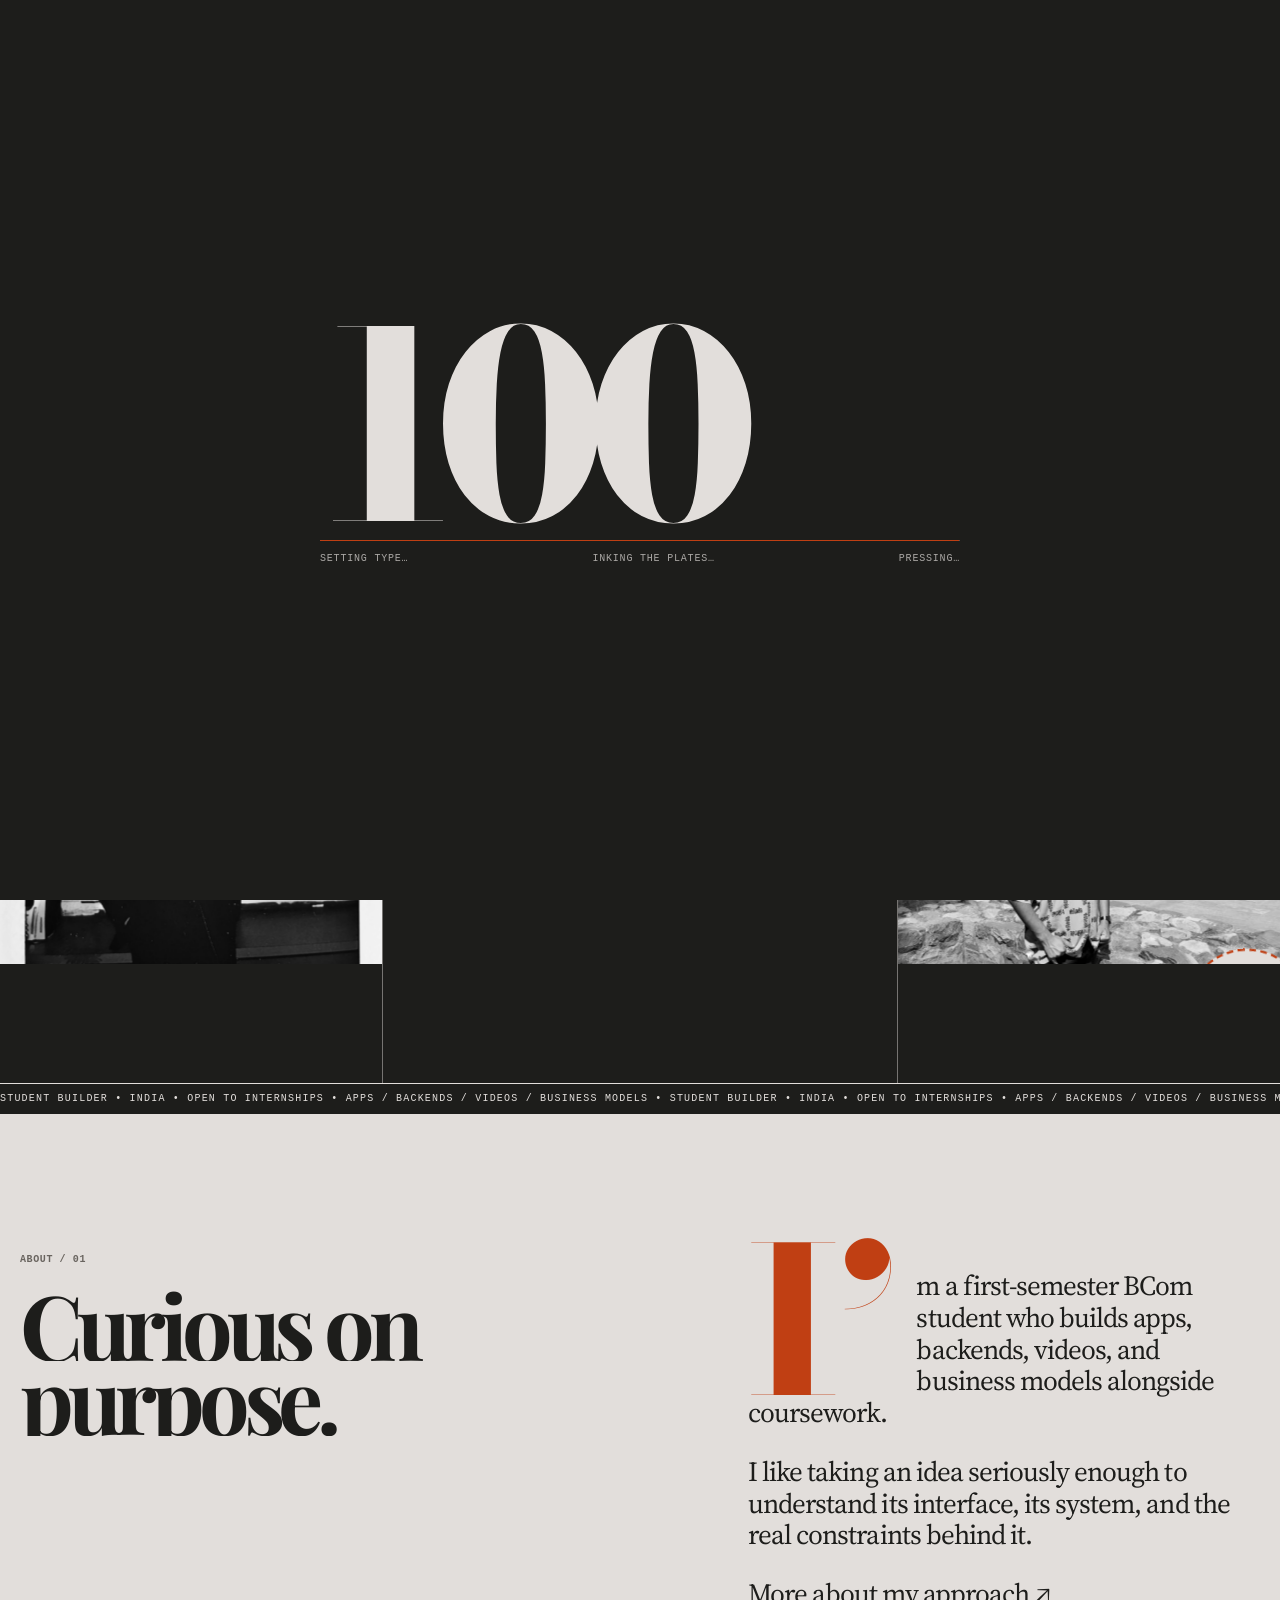
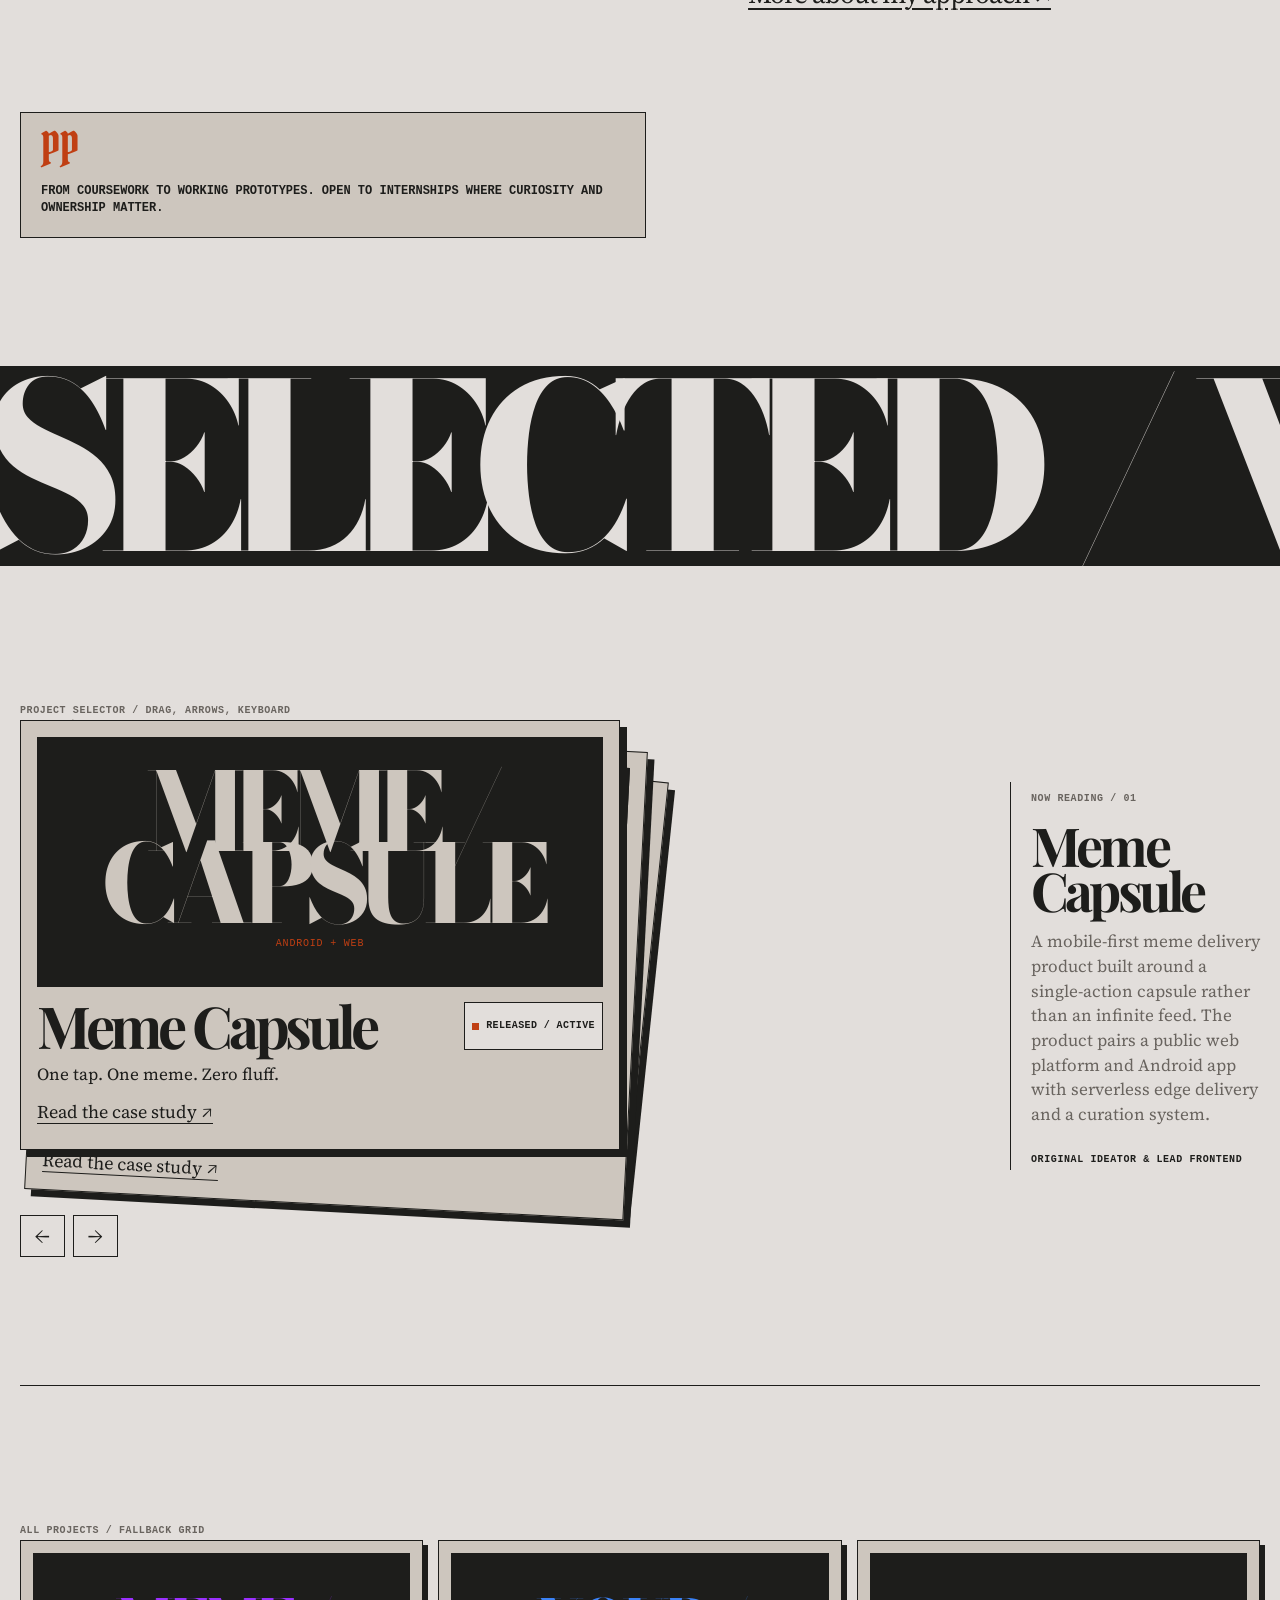
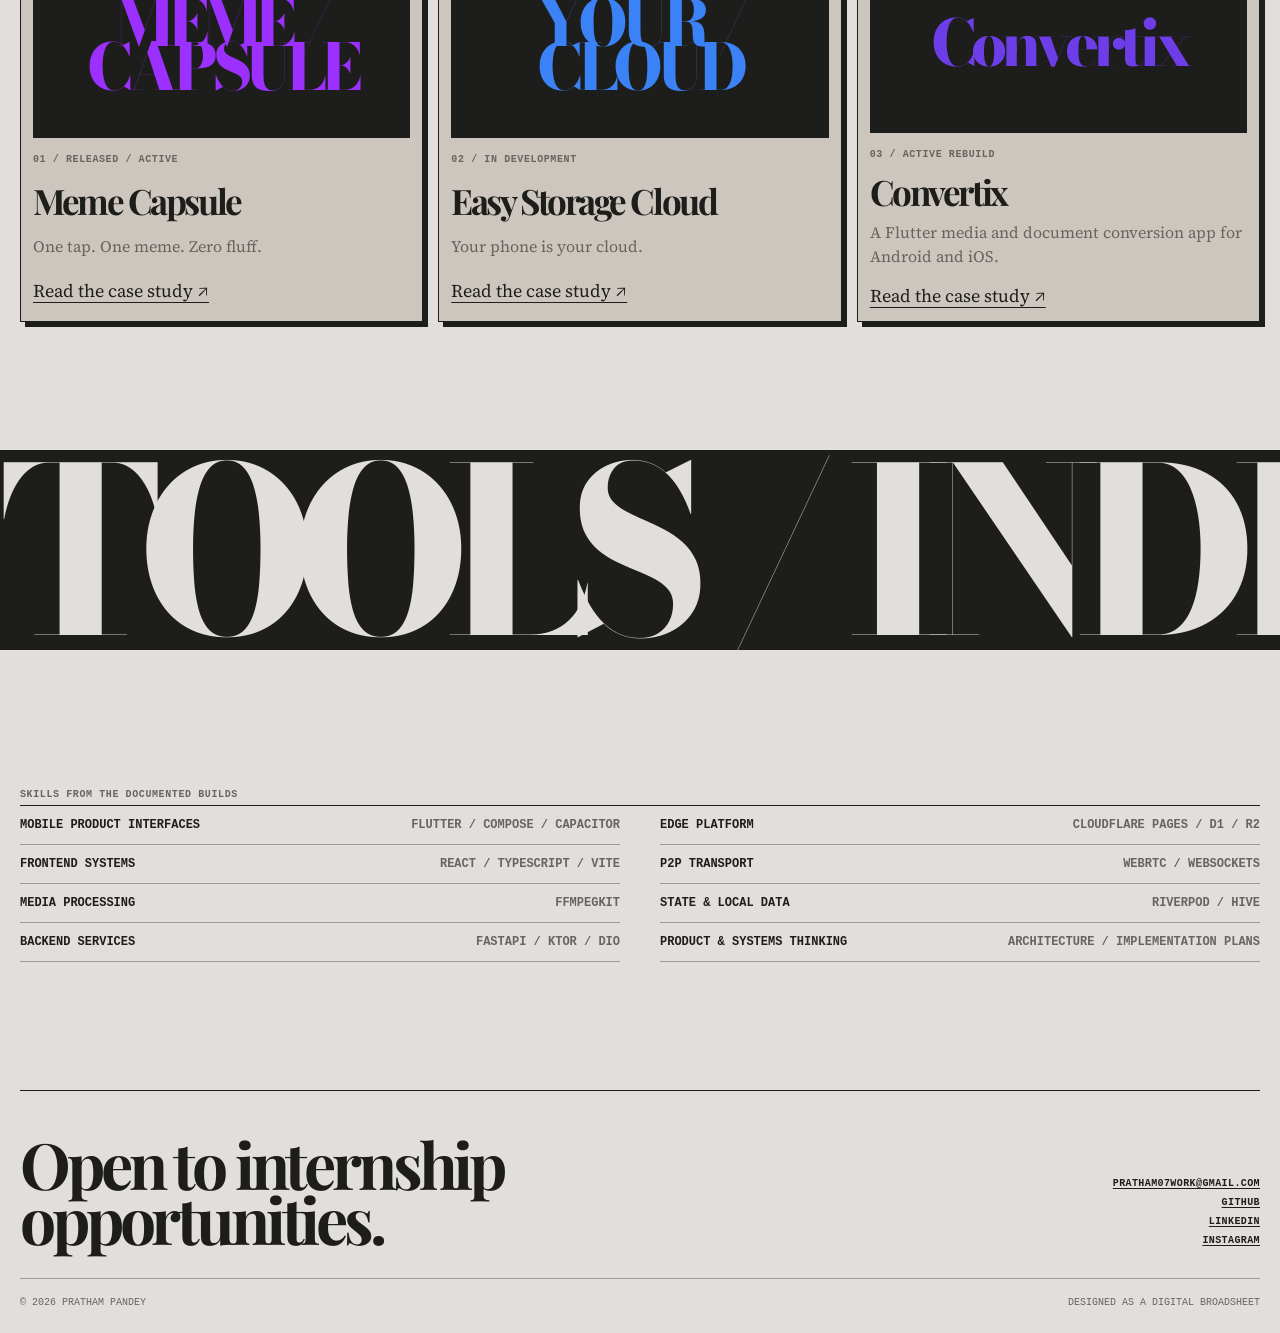
==== commit 1cdbb81e: "Add authentic portraits of Pratham Pandey to Home and About pages" ====
--- a/index.html
+++ b/index.html
@@ -3,7 +3,7 @@
 <head>
   <meta charset="UTF-8"><meta name="viewport" content="width=device-width, initial-scale=1.0">
   <meta name="description" content="Pratham Pandey is a first-semester BCom student and multidisciplinary builder creating apps, backends, videos, and business models.">
-  <meta property="og:title" content="Pratham Pandey — Student, builder, maker of apps"><meta property="og:description" content="A motion-led portfolio of product, mobile, and systems work."><meta property="og:type" content="website"><meta property="og:image" content="assets/images/photo1-placeholder.svg">
+  <meta property="og:title" content="Pratham Pandey — Student, builder, maker of apps"><meta property="og:description" content="A motion-led portfolio of product, mobile, and systems work."><meta property="og:type" content="website"><meta property="og:image" content="assets/images/pratham-1.jpg">
   <title>Pratham Pandey — Student, builder, maker of apps</title><link rel="icon" href="assets/favicon.svg" type="image/svg+xml">
   <link rel="preconnect" href="https://fonts.googleapis.com"><link rel="preconnect" href="https://fonts.gstatic.com" crossorigin><link href="https://fonts.googleapis.com/css2?family=Bodoni+Moda:opsz,wght@6..96,700;6..96,800&family=Pirata+One&family=Playfair+Display:wght@600;700&family=Source+Serif+4:opsz,wght@8..60,300;8..60,400;8..60,600&display=swap" rel="stylesheet">
   <link rel="stylesheet" href="css/tokens.css"><link rel="stylesheet" href="css/themes.css"><link rel="stylesheet" href="css/pages.css">
@@ -14,9 +14,9 @@
   <section class="home-hero" aria-labelledby="hero-title">
     <h1 id="hero-title" class="home-hero__name" aria-label="Pratham Pandey"><span class="hero-letter">P</span><span class="hero-letter">R</span><span class="hero-letter">A</span><span class="hero-letter">T</span><span class="hero-letter">H</span><span class="hero-letter">A</span><span class="hero-letter">M</span><br><span class="hero-letter">P</span><span class="hero-letter">A</span><span class="hero-letter">N</span><span class="hero-letter">D</span><span class="hero-letter">E</span><span class="hero-letter">Y</span></h1>
     <div class="hero-triad">
-      <figure class="hero-photo"><img src="assets/images/photo1-placeholder.svg" alt="Placeholder for Pratham Pandey portrait" width="640" height="800"><figcaption>Portrait / TODO replace</figcaption></figure>
+      <figure class="hero-photo"><img src="assets/images/pratham-1.jpg" alt="Portrait of Pratham Pandey" width="640" height="800"><figcaption>Pratham Pandey / 01</figcaption></figure>
       <div class="hero-statement"><div><h2>Student,<br>builder,<br>maker of apps.</h2><p>BCom / multidisciplinary / India</p></div></div>
-      <figure class="hero-photo"><img src="assets/images/photo2-placeholder.svg" alt="Placeholder for a second Pratham Pandey portrait" width="640" height="800" loading="lazy"><figcaption>Portrait / TODO replace</figcaption><span class="hero-stamp">PRATHAM<br>PANDEY<br>MADE IT</span></figure>
+      <figure class="hero-photo"><img src="assets/images/pratham-2.jpg" alt="Pratham Pandey, builder" width="640" height="800" loading="lazy"><figcaption>Pratham Pandey / 02</figcaption><span class="hero-stamp">PRATHAM<br>PANDEY<br>MADE IT</span></figure>
     </div>
     <div class="ticker"><div class="ticker__run">Student builder • India • Open to internships • Apps / backends / videos / business models • Student builder • India • Open to internships • Apps / backends / videos / business models •</div></div>
   </section>
--- a/css/themes.css
+++ b/css/themes.css
@@ -1,8 +1,199 @@
-body[data-theme="meme-capsule"] { --page: #f3f0e8; --surface: #ddff00; --ink: #121212; --muted: #514f4b; --accent: #ff3e83; --accent-ink: #121212; --theme-dark: #121212; --theme-light: #f3f0e8; }
+/* Meme Capsule: Dark Neo-Brutalist Arcade System (matching Android app & memecapsule.wtf) */
+body[data-theme="meme-capsule"] {
+  --page: #131313;
+  --surface: #1c1b1b;
+  --surface-high: #2a2a2a;
+  --ink: #e5e2e1;
+  --muted: #988ca1;
+  --accent: #9b30ff;
+  --accent-light: #dcb8ff;
+  --gold: #f4c300;
+  --gold-light: #ffe399;
+  --pink: #dd0061;
+  --accent-ink: #ffffff;
+  --line: rgba(155, 48, 255, 0.3);
+  --shadow-ink: 5px 5px 0px #f4c300;
+  --theme-dark: #131313;
+  --theme-light: #e5e2e1;
+}
+
+body[data-theme="meme-capsule"] .shell-header {
+  background: rgba(19, 19, 19, 0.95);
+  border-bottom: 2px solid #9b30ff;
+}
+
+body[data-theme="meme-capsule"] .display-banner {
+  background: #1c1b1b;
+  color: #f4c300;
+  border-top: 2px solid #9b30ff;
+  border-bottom: 2px solid #9b30ff;
+}
+
+body[data-theme="meme-capsule"] .ticker {
+  background: #131313;
+  color: #dcb8ff;
+  border-color: #9b30ff;
+}
+
+body[data-theme="meme-capsule"] .button {
+  background: #f4c300;
+  color: #121212;
+  border: 2px solid #000000;
+  box-shadow: 4px 4px 0px #9b30ff;
+  font-weight: 700;
+}
+
+body[data-theme="meme-capsule"] .button:hover {
+  background: #9b30ff;
+  color: #ffffff;
+  border-color: #f4c300;
+  box-shadow: 6px 6px 0px #f4c300;
+  transform: translate(-2px, -2px);
+}
+
+body[data-theme="meme-capsule"] .status-badge {
+  background: #1c1b1b;
+  border: 1px solid #9b30ff;
+  color: #f4c300;
+}
+
+body[data-theme="meme-capsule"] .status-badge::before {
+  background: #22c55e;
+  box-shadow: 0 0 6px #22c55e;
+}
+
+body[data-theme="meme-capsule"] .bio-aside {
+  background: #1c1b1b;
+  border: 2px solid #9b30ff;
+  box-shadow: 4px 4px 0px #f4c300;
+  color: #e5e2e1;
+}
+
+body[data-theme="meme-capsule"] .screen {
+  background: #1c1b1b;
+  border: 2px solid #9b30ff;
+  box-shadow: 6px 6px 0px #f4c300;
+}
+
+body[data-theme="meme-capsule"] .screen__label {
+  color: #f4c300;
+}
+
+body[data-theme="meme-capsule"] .stack span {
+  background: #1c1b1b;
+  border: 1px solid #9b30ff;
+  color: #dcb8ff;
+}
+
+body[data-theme="meme-capsule"] .facts {
+  border-color: #9b30ff;
+}
+
+body[data-theme="meme-capsule"] .fact {
+  border-color: #9b30ff;
+}
+
+body[data-theme="meme-capsule"] .fact:first-child {
+  border-left-color: #9b30ff;
+}
+
+body[data-theme="meme-capsule"] .case-feature-list {
+  border-color: #9b30ff;
+}
+
+body[data-theme="meme-capsule"] .case-feature-list li {
+  border-color: rgba(155, 48, 255, 0.25);
+}
+
+body[data-theme="meme-capsule"] .case-feature-list span {
+  color: #f4c300;
+}
+
+body[data-theme="meme-capsule"] .arch-console {
+  background: #131313;
+  border: 2px solid #9b30ff;
+  box-shadow: 8px 8px 0px #f4c300;
+}
+
+body[data-theme="meme-capsule"] .arch-spec-pill {
+  color: #f4c300;
+  border-color: #9b30ff;
+}
+
+body[data-theme="meme-capsule"] .arch-sim-btn {
+  background: #f4c300;
+  color: #121212;
+  border-color: #000;
+  box-shadow: 3px 3px 0px #9b30ff;
+}
+
+body[data-theme="meme-capsule"] .arch-sim-btn:hover {
+  background: #9b30ff;
+  color: #fff;
+  border-color: #f4c300;
+  box-shadow: 0 0 16px #9b30ff;
+}
+
+body[data-theme="meme-capsule"] .arch-canvas-wrap,
+body[data-theme="meme-capsule"] .arch-hud,
+body[data-theme="meme-capsule"] .arch-pipeline-step,
+body[data-theme="meme-capsule"] .arch-highlight-card {
+  background: #1c1b1b;
+  border-color: rgba(155, 48, 255, 0.35);
+}
+
+body[data-theme="meme-capsule"] .arch-pipeline-step:hover {
+  border-color: #f4c300;
+  box-shadow: 4px 4px 0px #9b30ff;
+}
+
+body[data-theme="meme-capsule"] .arch-pipeline-step b {
+  color: #f4c300;
+}
+
+body[data-theme="meme-capsule"] .arch-highlight-card span {
+  color: #f4c300;
+}
+
+body[data-theme="meme-capsule"] .arch-wire-pulse {
+  stroke: #f4c300;
+}
+
+body[data-theme="meme-capsule"] .arch-node-box {
+  fill: #1c1b1b;
+  stroke: rgba(155, 48, 255, 0.4);
+}
+
+body[data-theme="meme-capsule"] .arch-node-group:hover .arch-node-box {
+  stroke: #f4c300;
+  fill: #2a2a2a;
+}
+
+body[data-theme="meme-capsule"] .arch-node-group.is-selected .arch-node-box {
+  stroke: #9b30ff;
+  fill: #241a30;
+  filter: drop-shadow(0 0 10px #9b30ff);
+}
+
+body[data-theme="meme-capsule"] .arch-node-tag {
+  fill: #f4c300;
+}
+
+body[data-theme="meme-capsule"] .footer {
+  border-color: #9b30ff;
+}
+
+body[data-theme="meme-capsule"] .next-project {
+  border-color: #9b30ff;
+}
+
+body[data-theme="meme-capsule"] .next-project:hover {
+  color: #f4c300;
+}
+
 body[data-theme="easy-storage-cloud"] { --page: #060a14; --surface: #111827; --ink: #e5f2ff; --muted: #94a3b8; --accent: #3b82f6; --accent-ink: #06101f; --theme-dark: #060a14; --theme-light: #e5f2ff; --line: #1e293b; }
 /* TODO: confirm with Convertix app UI. Palette not described in supplied documentation. */
 body[data-theme="convertix"] { --page: #eee9f8; --surface: #d9cff4; --ink: #1e1535; --muted: #655e74; --accent: #6d3ee8; --accent-ink: #fbf8ff; --theme-dark: #1e1535; --theme-light: #fbf8ff; }
 body[data-theme="easy-storage-cloud"] .shell-header { background: #060a14; }
 body[data-theme="easy-storage-cloud"] .display-banner { color: #060a14; background: #3b82f6; }
-body[data-theme="meme-capsule"] .display-banner { color: #121212; background: #ddff00; }
 body[data-theme="convertix"] .display-banner { color: #fbf8ff; background: #6d3ee8; }
--- a/css/pages.css
+++ b/css/pages.css
@@ -3,8 +3,9 @@
 .hero-letter { display: inline-block; transform-origin: bottom; }
 .hero-triad { display: grid; grid-template-columns: minmax(0, 1fr) 1.35fr minmax(0, 1fr); border-top: 1px solid color-mix(in srgb, var(--page) 45%, transparent); }
 .hero-photo { position: relative; min-height: clamp(240px, 30vw, 450px); margin: 0; overflow: hidden; background: var(--surface); }
-.hero-photo img { width: 100%; height: 100%; object-fit: cover; filter: grayscale(1) contrast(1.1); }
-.hero-photo figcaption { position: absolute; bottom: 0; left: 0; padding: 7px; background: var(--ink); color: var(--page); font: 9px var(--font-mono); text-transform: uppercase; }
+.hero-photo img { width: 100%; height: 100%; object-fit: cover; filter: grayscale(1) contrast(1.08); transition: filter .5s var(--ease), transform .5s var(--ease); }
+.hero-photo:hover img { filter: grayscale(0) contrast(1.02); transform: scale(1.03); }
+.hero-photo figcaption { position: absolute; bottom: 0; left: 0; padding: 7px 10px; background: var(--ink); color: var(--page); font: 700 9px var(--font-mono); text-transform: uppercase; letter-spacing: .05em; z-index: 3; }
 .hero-statement { display: grid; place-items: center; padding: 22px; border-right: 1px solid color-mix(in srgb, var(--page) 45%, transparent); border-left: 1px solid color-mix(in srgb, var(--page) 45%, transparent); text-align: center; }
 .hero-statement h2 { margin: 0; font: 700 clamp(35px, 5vw, 78px)/.84 var(--font-heading); letter-spacing: -.07em; }
 .hero-statement p { margin: 18px 0 0; color: color-mix(in srgb, var(--page) 70%, transparent); font: 10px var(--font-mono); letter-spacing: .07em; text-transform: uppercase; }
@@ -18,7 +19,9 @@
 .card-stage { position: relative; min-height: 475px; perspective: 1000px; }
 .swipe-card { position: absolute; inset: 0 auto auto 0; width: min(100%, 600px); min-height: 430px; padding: 16px; border: 1px solid var(--ink); background: var(--surface); box-shadow: var(--shadow-ink); cursor: grab; user-select: none; }
 .swipe-card:active { cursor: grabbing; }
-.swipe-card[data-index="1"] { transform: translate(16px, 16px) rotate(3deg); } .swipe-card[data-index="2"] { transform: translate(28px, 30px) rotate(6deg); }
+.swipe-card[data-index="0"] { z-index: 3; }
+.swipe-card[data-index="1"] { z-index: 2; transform: translate(16px, 16px) rotate(3deg); }
+.swipe-card[data-index="2"] { z-index: 1; transform: translate(28px, 30px) rotate(6deg); }
 .swipe-card__art { display: grid; place-content: center; height: 250px; padding: 20px; overflow: hidden; border: 1px solid var(--ink); background: var(--ink); color: var(--surface); text-align: center; }
 .swipe-card__art span { font: 800 clamp(55px, 9vw, 108px)/.67 var(--font-display); letter-spacing: -.11em; }
 .swipe-card__art small { margin-top: 17px; color: var(--accent); font: 10px var(--font-mono); letter-spacing: .08em; text-transform: uppercase; }
@@ -31,8 +34,67 @@
 .skills-index { columns: 2; gap: 40px; margin: 0; padding: 0; list-style: none; border-top: 1px solid var(--ink); }.skills-index li { display: flex; justify-content: space-between; gap: 12px; break-inside: avoid; padding: 12px 0; border-bottom: 1px solid var(--line); font: 700 12px var(--font-mono); text-transform: uppercase; }.skills-index span { color: var(--muted); }
 .project-hero { padding: clamp(45px, 8vw, 110px) 0 0; }.project-hero__inner { width: var(--content); margin: auto; }.project-hero h1 { max-width: 11ch; margin: 18px 0 26px; font: 800 clamp(76px, 17vw, 250px)/.68 var(--font-display); letter-spacing: -.11em; }.project-hero__tagline { max-width: 30ch; margin: 0 0 40px; font: 700 clamp(22px, 3.4vw, 47px)/1 var(--font-heading); letter-spacing: -.05em; }.facts { display: grid; grid-template-columns: repeat(5, 1fr); border-top: 1px solid var(--ink); }.fact { min-height: 90px; padding: 12px; border-right: 1px solid var(--ink); }.fact:first-child { border-left: 1px solid var(--ink); }.fact b { display: block; margin-top: 9px; font-size: 15px; line-height: 1.2; }
 .case-overview { display: grid; grid-template-columns: .7fr 1.3fr; gap: clamp(35px, 10vw, 180px); }.case-overview p { max-width: 670px; margin: 0; font-size: clamp(23px, 3vw, 42px); line-height: 1.05; letter-spacing: -.055em; }.case-feature-list { margin: 0; padding: 0; list-style: none; border-top: 1px solid var(--ink); }.case-feature-list li { display: grid; grid-template-columns: 36px 1fr; gap: 14px; padding: 17px 0; border-bottom: 1px solid var(--ink); font-size: clamp(19px, 2.4vw, 29px); line-height: 1.1; }.case-feature-list span { color: var(--accent); font: 10px var(--font-mono); padding-top: 5px; }
-.gallery-outer { overflow: hidden; }.case-gallery { display: flex; gap: 18px; width: max-content; padding-right: 10vw; }.screen { width: min(75vw, 360px); aspect-ratio: 9/16; padding: 10px; border: 1px solid var(--ink); background: var(--ink); box-shadow: 6px 6px 0 var(--accent); }.screen__inside { display: grid; height: 100%; place-content: center; border: 1px solid currentColor; background: var(--surface); color: var(--ink); text-align: center; }.screen__inside b { display: block; font: 800 clamp(44px, 7vw, 76px)/.7 var(--font-display); letter-spacing: -.1em; }.screen__inside small { margin-top: 20px; font: 10px var(--font-mono); text-transform: uppercase; }
-.architecture { display: grid; grid-template-columns: 1fr .9fr; gap: clamp(30px, 8vw, 125px); align-items: center; }.diagram { width: 100%; min-height: 360px; border: 1px solid var(--ink); background: var(--surface); }.diagram .box { fill: var(--page); stroke: var(--ink); stroke-width: 1.5; }.diagram .line { fill: none; stroke: var(--accent); stroke-width: 2; }.diagram text { fill: var(--ink); font: 700 8px var(--font-mono); text-anchor: middle; }.diagram-note { color: var(--muted); font-size: 17px; }
+.gallery-outer { overflow: hidden; }.case-gallery { display: flex; gap: 20px; width: max-content; padding-right: 10vw; align-items: stretch; }.screen { width: min(76vw, 320px); display: flex; flex-direction: column; padding: 10px; border: 1px solid var(--ink); background: var(--ink); box-shadow: 6px 6px 0 var(--accent); flex-shrink: 0; }.screen__media { width: 100%; aspect-ratio: 1080 / 2310; overflow: hidden; background: #0b0b0f; border: 1px solid color-mix(in srgb, var(--page) 20%, transparent); border-radius: 2px; }.screen__media img { width: 100%; height: 100%; object-fit: cover; display: block; }.screen__label { display: flex; justify-content: space-between; align-items: center; padding: 10px 4px 2px; color: var(--page); font: 700 10px var(--font-mono); text-transform: uppercase; letter-spacing: .05em; }.screen__inside { display: grid; height: 100%; min-height: 480px; place-content: center; border: 1px solid currentColor; background: var(--surface); color: var(--ink); text-align: center; }.screen__inside b { display: block; font: 800 clamp(44px, 7vw, 76px)/.7 var(--font-display); letter-spacing: -.1em; }.screen__inside small { margin-top: 20px; font: 10px var(--font-mono); text-transform: uppercase; }
+/* Interactive Architecture Blueprint Console */
+.arch-console { position: relative; margin-top: 32px; padding: clamp(20px, 4vw, 36px); background: #090a10; color: #e2dedb; border: 1px solid var(--ink); box-shadow: 8px 8px 0 var(--ink); overflow: hidden; }
+.arch-console::before { content: ""; position: absolute; inset: 0; background-image: radial-gradient(circle at 1px 1px, rgba(255, 255, 255, 0.08) 1px, transparent 0), linear-gradient(to right, rgba(255, 255, 255, 0.02) 1px, transparent 1px), linear-gradient(to bottom, rgba(255, 255, 255, 0.02) 1px, transparent 1px); background-size: 24px 24px, 120px 120px, 120px 120px; pointer-events: none; }
+.arch-topbar { position: relative; z-index: 2; display: flex; flex-wrap: wrap; justify-content: space-between; align-items: center; gap: 16px; padding-bottom: 20px; border-bottom: 1px solid rgba(255, 255, 255, 0.12); }
+.arch-badge-group { display: flex; align-items: center; gap: 12px; font: 700 11px var(--font-mono); letter-spacing: .06em; text-transform: uppercase; }
+.arch-spec-pill { padding: 4px 8px; background: rgba(255, 255, 255, 0.08); border: 1px solid rgba(255, 255, 255, 0.16); color: var(--accent); }
+.arch-status { display: inline-flex; align-items: center; gap: 8px; color: #4ade80; }
+.arch-status-dot { width: 8px; height: 8px; border-radius: 50%; background: #22c55e; box-shadow: 0 0 10px #22c55e; animation: pulse-dot 2s ease-in-out infinite; }
+@keyframes pulse-dot { 0%, 100% { opacity: 1; transform: scale(1); } 50% { opacity: .4; transform: scale(.8); } }
+.arch-controls { display: flex; flex-wrap: wrap; gap: 10px; align-items: center; }
+.arch-sim-btn { display: inline-flex; align-items: center; gap: 8px; padding: 8px 16px; background: var(--accent); color: #fff; border: 1px solid var(--accent); font: 700 11px var(--font-mono); letter-spacing: .08em; text-transform: uppercase; cursor: pointer; transition: all .2s var(--ease); }
+.arch-sim-btn:hover { filter: brightness(1.15); box-shadow: 0 0 16px var(--accent); transform: translateY(-1px); }
+.arch-sim-btn:disabled { opacity: .5; cursor: not-allowed; transform: none; box-shadow: none; }
+.arch-views-nav { display: flex; gap: 4px; background: rgba(255, 255, 255, 0.05); padding: 3px; border: 1px solid rgba(255, 255, 255, 0.1); }
+.arch-tab-btn { background: transparent; border: 0; color: rgba(255, 255, 255, 0.6); padding: 6px 14px; font: 700 10px var(--font-mono); letter-spacing: .06em; text-transform: uppercase; cursor: pointer; transition: all .2s var(--ease); }
+.arch-tab-btn.is-active, .arch-tab-btn:hover { background: rgba(255, 255, 255, 0.12); color: #fff; }
+.arch-tab-btn.is-active { color: var(--accent); }
+.arch-workbench { position: relative; z-index: 2; display: grid; grid-template-columns: 1.35fr 1fr; gap: 24px; align-items: stretch; margin-top: 24px; }
+.arch-canvas-wrap { position: relative; background: #0e1017; border: 1px solid rgba(255, 255, 255, 0.1); padding: 18px; display: grid; place-content: center; }
+.arch-svg-stage { width: 100%; height: auto; max-height: 420px; overflow: visible; user-select: none; }
+.arch-wire { fill: none; stroke: rgba(255, 255, 255, 0.14); stroke-width: 2; stroke-linecap: round; }
+.arch-wire-pulse { fill: none; stroke: var(--accent); stroke-width: 2.5; stroke-dasharray: 8 16; stroke-linecap: round; animation: pulse-stream 1.8s linear infinite; }
+@keyframes pulse-stream { to { stroke-dashoffset: -48; } }
+.arch-node-group { cursor: pointer; transition: transform .25s var(--ease); }
+.arch-node-group:hover, .arch-node-group.is-selected { transform: translateY(-2px); }
+.arch-node-box { fill: #131620; stroke: rgba(255, 255, 255, 0.2); stroke-width: 1.5; transition: all .25s var(--ease); }
+.arch-node-group:hover .arch-node-box { stroke: var(--accent); fill: #1a1e2c; }
+.arch-node-group.is-selected .arch-node-box { stroke: var(--accent); stroke-width: 2; fill: #1e2436; filter: drop-shadow(0 0 12px var(--accent)); }
+.arch-node-group.is-lit .arch-node-box { stroke: #22c55e !important; filter: drop-shadow(0 0 16px #22c55e) !important; fill: #15271a !important; }
+.arch-node-title { fill: #fff; font: 700 11px var(--font-mono); letter-spacing: .05em; }
+.arch-node-sub { fill: rgba(255, 255, 255, 0.55); font: 600 8.5px var(--font-mono); letter-spacing: .04em; }
+.arch-node-tag { fill: var(--accent); font: 700 8px var(--font-mono); letter-spacing: .08em; }
+.arch-hud { display: flex; flex-direction: column; justify-content: space-between; background: #0e1017; border: 1px solid rgba(255, 255, 255, 0.1); padding: 22px; }
+.arch-hud__header { border-bottom: 1px solid rgba(255, 255, 255, 0.1); padding-bottom: 14px; margin-bottom: 16px; }
+.arch-hud__tag { color: var(--accent); font: 700 10px var(--font-mono); letter-spacing: .08em; text-transform: uppercase; }
+.arch-hud__name { margin: 6px 0 2px; font: 700 22px/1.1 var(--font-heading); letter-spacing: -.03em; color: #fff; }
+.arch-hud__tech { color: rgba(255, 255, 255, 0.6); font: 600 11px var(--font-mono); text-transform: uppercase; }
+.arch-hud__desc { margin: 0 0 18px; font-size: 14px; line-height: 1.5; color: rgba(255, 255, 255, 0.85); }
+.arch-hud__meta-grid { display: grid; grid-template-columns: 1fr 1fr; gap: 12px; margin-bottom: 18px; padding: 12px; background: rgba(255, 255, 255, 0.03); border: 1px solid rgba(255, 255, 255, 0.06); }
+.arch-meta-item span { display: block; font: 700 9px var(--font-mono); color: rgba(255, 255, 255, 0.45); letter-spacing: .06em; text-transform: uppercase; margin-bottom: 3px; }
+.arch-meta-item b { font: 700 12px var(--font-mono); color: var(--accent); letter-spacing: .02em; }
+.arch-console-log { background: #050608; border: 1px solid rgba(255, 255, 255, 0.08); padding: 12px 14px; font: 500 11px/1.5 var(--font-mono); color: #94a3b8; position: relative; overflow: hidden; min-height: 58px; }
+.arch-console-log::before { content: "TERMINAL TRACE"; position: absolute; top: 6px; right: 10px; font: 700 8px var(--font-mono); color: rgba(255, 255, 255, 0.2); letter-spacing: .08em; }
+.arch-console-log p { margin: 0; white-space: pre-wrap; word-break: break-all; }
+.arch-console-log .log-highlight { color: #4ade80; }
+.arch-console-log .log-prompt { color: var(--accent); margin-right: 6px; }
+.arch-pipeline-wrap { display: grid; gap: 14px; padding: 10px 0; }
+.arch-pipeline-step { display: grid; grid-template-columns: 50px 1.2fr 2fr; gap: 16px; align-items: center; padding: 16px 20px; background: #0e1017; border: 1px solid rgba(255, 255, 255, 0.1); transition: all .2s var(--ease); }
+.arch-pipeline-step:hover { border-color: var(--accent); transform: translateX(4px); }
+.arch-pipeline-step b { font: 800 24px/.8 var(--font-display); color: var(--accent); }
+.arch-pipeline-step h4 { margin: 0; font: 700 15px var(--font-heading); color: #fff; }
+.arch-pipeline-step p { margin: 0; font-size: 14px; line-height: 1.4; color: rgba(255, 255, 255, 0.7); }
+.arch-highlights-wrap { display: grid; grid-template-columns: repeat(3, 1fr); gap: 16px; padding: 10px 0; }
+.arch-highlight-card { padding: 20px; background: #0e1017; border: 1px solid rgba(255, 255, 255, 0.1); box-shadow: 4px 4px 0 rgba(0, 0, 0, 0.3); }
+.arch-highlight-card span { display: block; font: 700 10px var(--font-mono); color: var(--accent); letter-spacing: .08em; text-transform: uppercase; margin-bottom: 8px; }
+.arch-highlight-card p { margin: 0; font: 600 16px/1.3 var(--font-heading); color: #fff; }
+@media (max-width: 960px) { .arch-workbench { grid-template-columns: 1fr; } .arch-pipeline-step { grid-template-columns: 40px 1fr; } .arch-pipeline-step p { grid-column: 2; } .arch-highlights-wrap { grid-template-columns: 1fr; } }
+@media (max-width: 600px) { .arch-console { padding: 16px 12px; } .arch-topbar { flex-direction: column; align-items: flex-start; } .arch-controls { width: 100%; justify-content: space-between; } .arch-canvas-wrap { padding: 10px; } }
+.architecture { display: grid; grid-template-columns: 1fr; gap: 20px; align-items: start; }
+.diagram-note { color: var(--muted); font-size: 18px; line-height: 1.5; max-width: 720px; }
 .stack { display: flex; flex-wrap: wrap; gap: 8px; }.stack span { padding: 7px; border: 1px solid var(--ink); font: 700 10px var(--font-mono); letter-spacing: .03em; text-transform: uppercase; }
 .project-links { display: flex; flex-wrap: wrap; gap: 10px; }.next-project { display: block; width: var(--content); margin: 0 auto clamp(65px, 10vw, 150px); padding-top: 20px; border-top: 1px solid var(--ink); font: 700 clamp(38px, 8vw, 120px)/.75 var(--font-display); letter-spacing: -.09em; text-decoration: none; }.next-project small { display: block; margin-bottom: 8px; font: 10px var(--font-mono); letter-spacing: .08em; text-transform: uppercase; }.next-project:hover { color: var(--accent); }
 .about-page { display: grid; grid-template-columns: .9fr 1.1fr; gap: clamp(35px, 9vw, 140px); }.about-page__lead { margin: 0; font: 700 clamp(30px, 4vw, 55px)/1.02 var(--font-heading); letter-spacing: -.06em; }.principles { border-top: 1px solid var(--ink); }.principle { display: grid; grid-template-columns: 50px 1fr; gap: 15px; padding: 18px 0; border-bottom: 1px solid var(--ink); }.principle b { color: var(--accent); font: 10px var(--font-mono); }.principle h3 { margin: 0 0 7px; font: 700 31px/.9 var(--font-heading); letter-spacing: -.06em; }.principle p { margin: 0; color: var(--muted); }
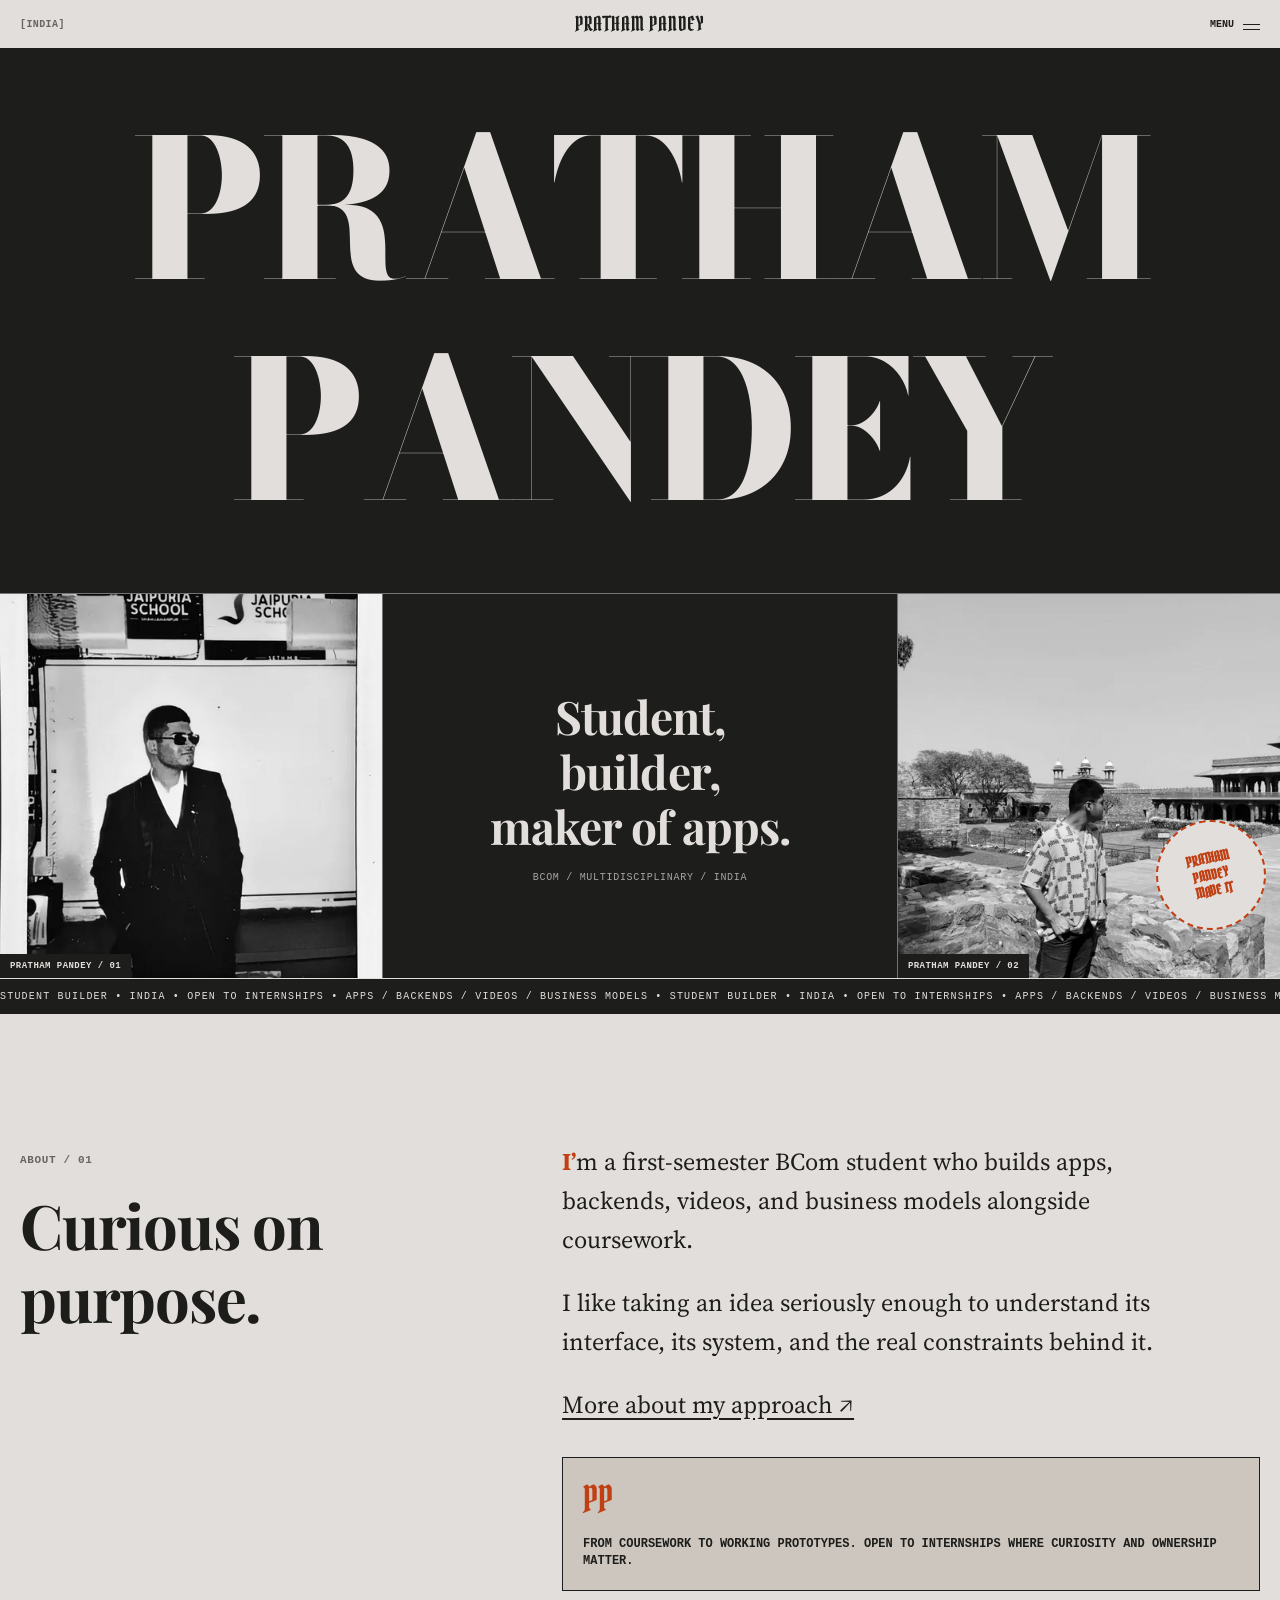
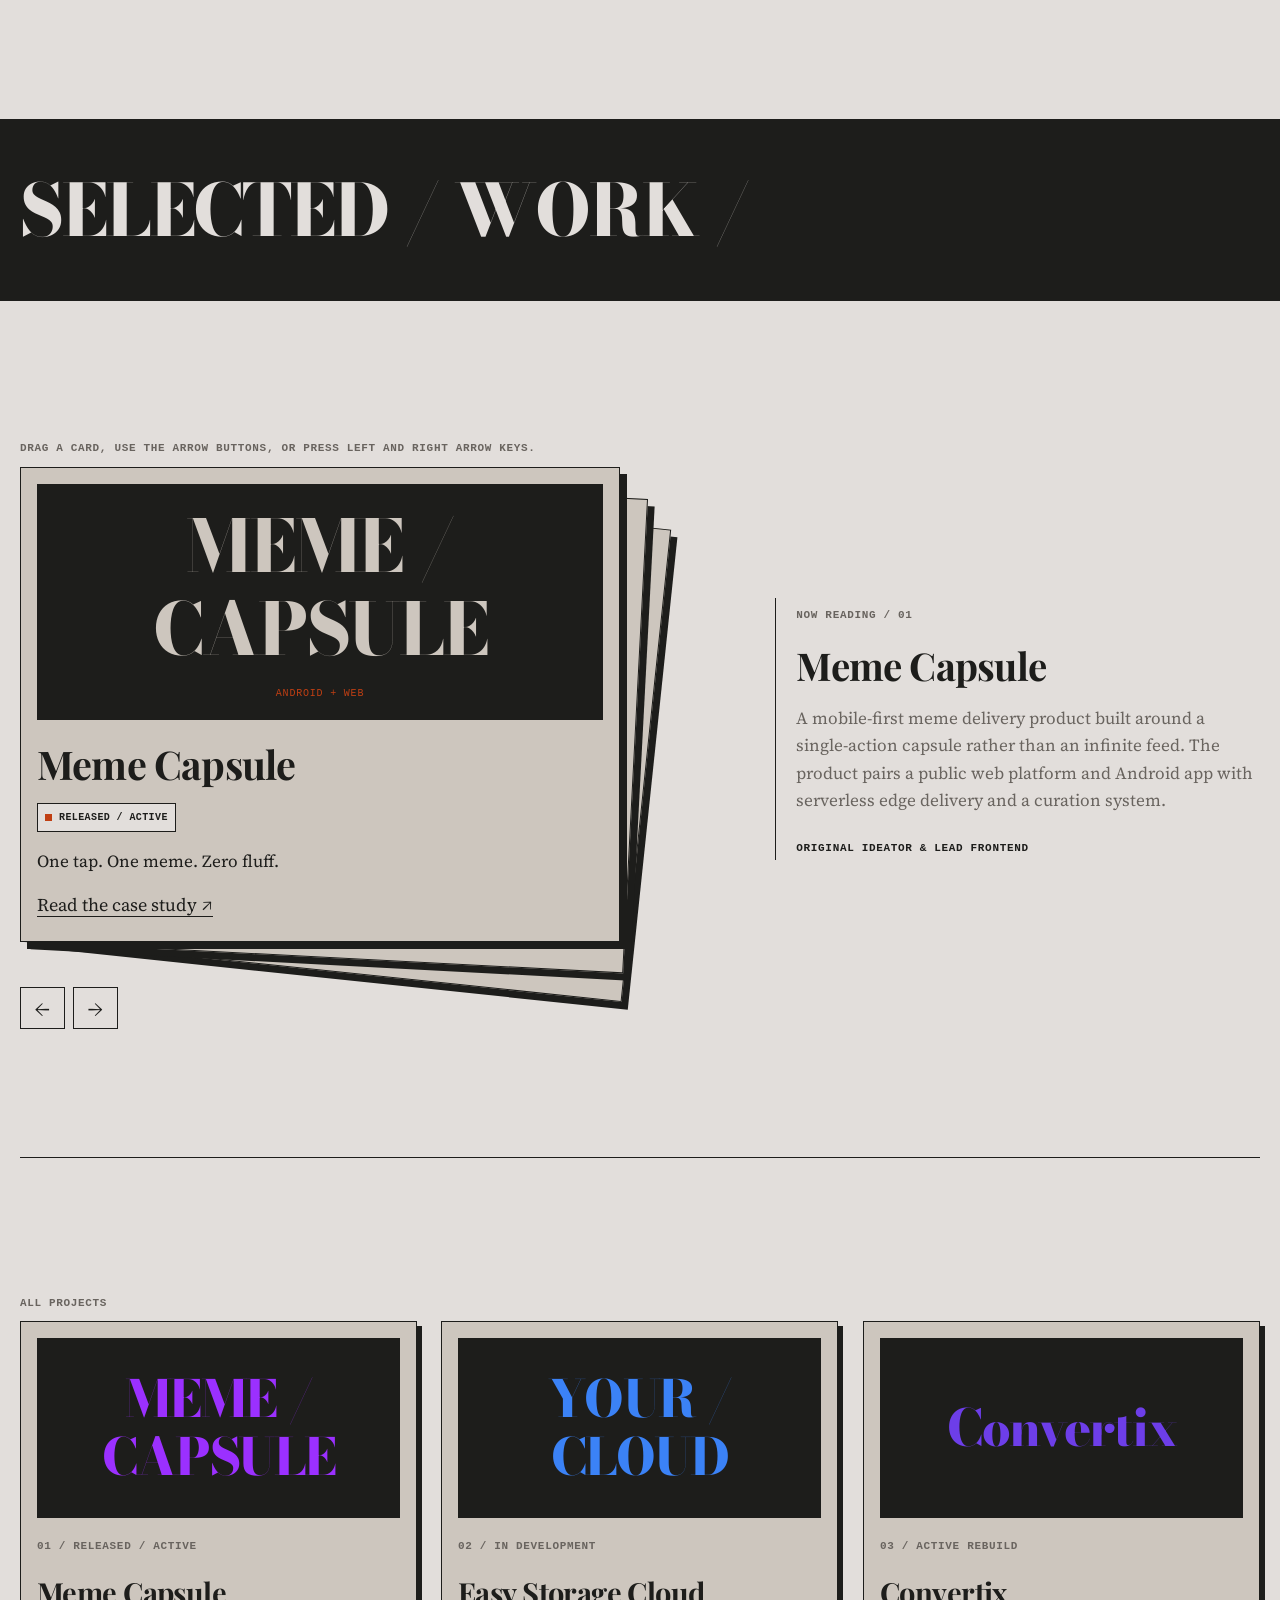
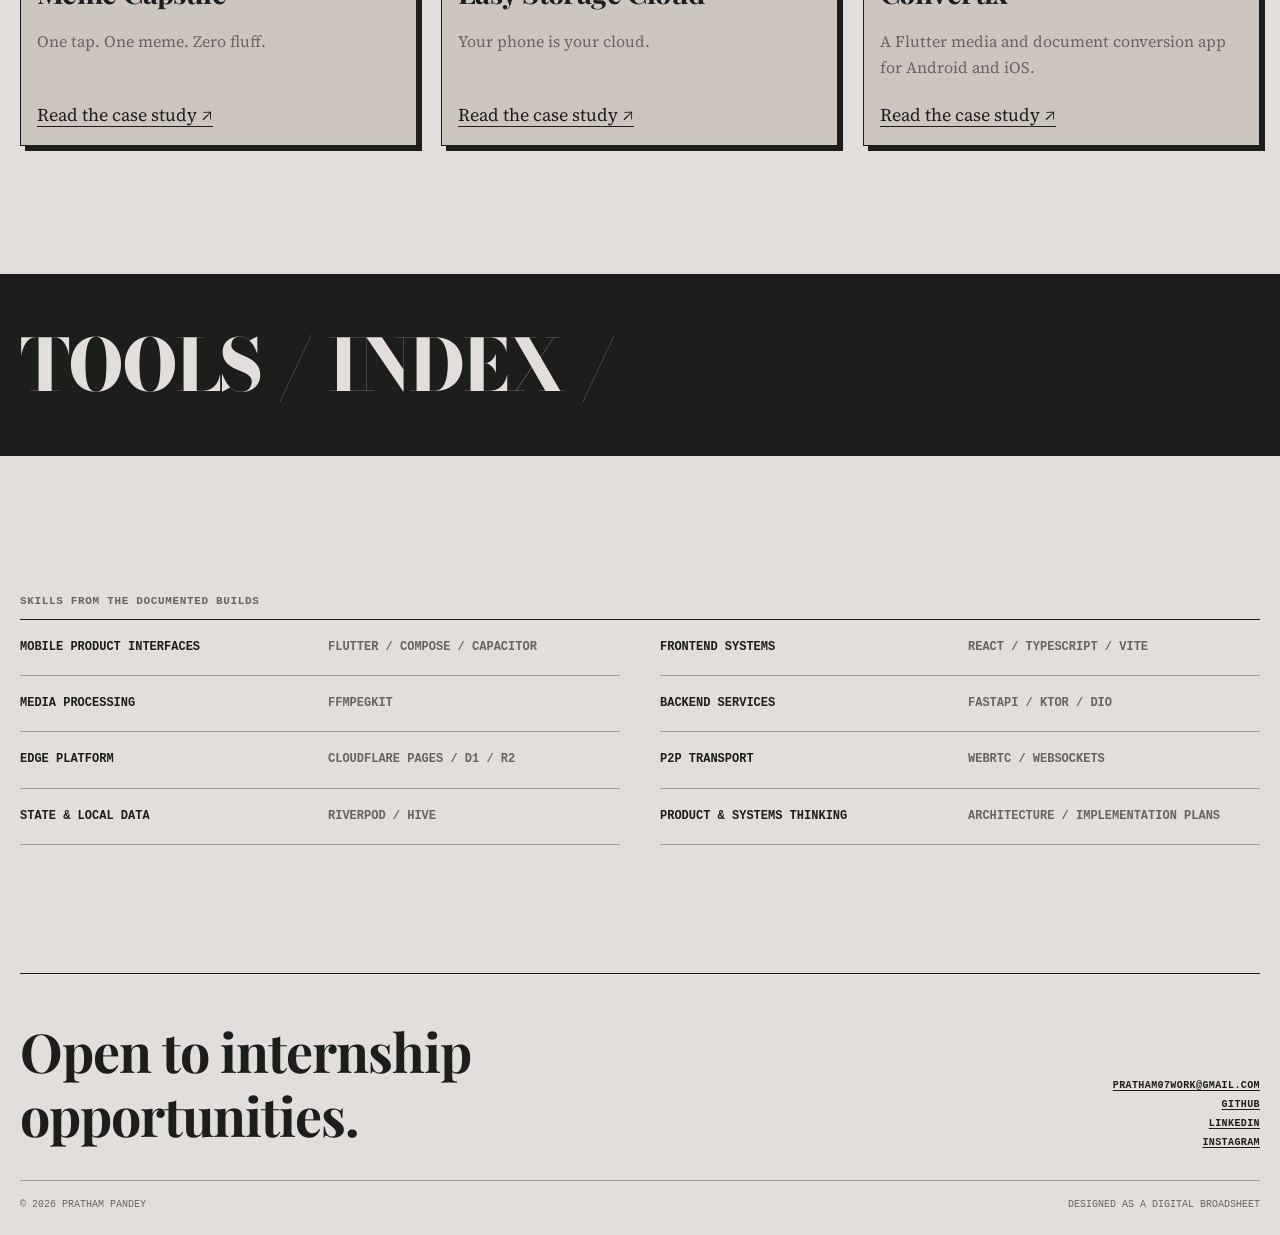
==== commit 6ef106c1: "Update portfolio with responsive WebP assets, enhanced layout, and Playwright test suite" ====
--- a/index.html
+++ b/index.html
@@ -1,31 +1,438 @@
 <!doctype html>
 <html lang="en">
-<head>
-  <meta charset="UTF-8"><meta name="viewport" content="width=device-width, initial-scale=1.0">
-  <meta name="description" content="Pratham Pandey is a first-semester BCom student and multidisciplinary builder creating apps, backends, videos, and business models.">
-  <meta property="og:title" content="Pratham Pandey — Student, builder, maker of apps"><meta property="og:description" content="A motion-led portfolio of product, mobile, and systems work."><meta property="og:type" content="website"><meta property="og:image" content="assets/images/pratham-1.jpg">
-  <title>Pratham Pandey — Student, builder, maker of apps</title><link rel="icon" href="assets/favicon.svg" type="image/svg+xml">
-  <link rel="preconnect" href="https://fonts.googleapis.com"><link rel="preconnect" href="https://fonts.gstatic.com" crossorigin><link href="https://fonts.googleapis.com/css2?family=Bodoni+Moda:opsz,wght@6..96,700;6..96,800&family=Pirata+One&family=Playfair+Display:wght@600;700&family=Source+Serif+4:opsz,wght@8..60,300;8..60,400;8..60,600&display=swap" rel="stylesheet">
-  <link rel="stylesheet" href="css/tokens.css"><link rel="stylesheet" href="css/themes.css"><link rel="stylesheet" href="css/pages.css">
-</head>
-<body data-root="">
-<a class="skip-link" href="#main">Skip to content</a>
-<main id="main">
-  <section class="home-hero" aria-labelledby="hero-title">
-    <h1 id="hero-title" class="home-hero__name" aria-label="Pratham Pandey"><span class="hero-letter">P</span><span class="hero-letter">R</span><span class="hero-letter">A</span><span class="hero-letter">T</span><span class="hero-letter">H</span><span class="hero-letter">A</span><span class="hero-letter">M</span><br><span class="hero-letter">P</span><span class="hero-letter">A</span><span class="hero-letter">N</span><span class="hero-letter">D</span><span class="hero-letter">E</span><span class="hero-letter">Y</span></h1>
-    <div class="hero-triad">
-      <figure class="hero-photo"><img src="assets/images/pratham-1.jpg" alt="Portrait of Pratham Pandey" width="640" height="800"><figcaption>Pratham Pandey / 01</figcaption></figure>
-      <div class="hero-statement"><div><h2>Student,<br>builder,<br>maker of apps.</h2><p>BCom / multidisciplinary / India</p></div></div>
-      <figure class="hero-photo"><img src="assets/images/pratham-2.jpg" alt="Pratham Pandey, builder" width="640" height="800" loading="lazy"><figcaption>Pratham Pandey / 02</figcaption><span class="hero-stamp">PRATHAM<br>PANDEY<br>MADE IT</span></figure>
-    </div>
-    <div class="ticker"><div class="ticker__run">Student builder • India • Open to internships • Apps / backends / videos / business models • Student builder • India • Open to internships • Apps / backends / videos / business models •</div></div>
-  </section>
-  <section class="section home-bio" id="about"><div><span class="eyebrow">About / 01</span><h2 class="section-heading"><span class="line"><span>Curious on</span></span><span class="line"><span>purpose.</span></span></h2></div><div class="bio-copy"><p class="dropcap">I’m a first-semester BCom student who builds apps, backends, videos, and business models alongside coursework.</p><p>I like taking an idea seriously enough to understand its interface, its system, and the real constraints behind it.</p><a data-transition class="editorial-link" href="about/index.html">More about my approach ↗</a></div><aside class="bio-aside"><strong>PP</strong>From coursework to working prototypes. Open to internships where curiosity and ownership matter.</aside></section>
-  <section class="display-banner"><h2>SELECTED / WORK /</h2></section>
-  <section class="section swipe-selector" id="projects"><div class="selector-wrap"><div><span class="eyebrow">Project selector / drag, arrows, keyboard</span><div id="card-stage" class="card-stage" aria-label="Swipeable project selector"></div><div class="swipe-controls"><button id="previous-card" type="button" aria-label="Previous project">←</button><button id="next-card" type="button" aria-label="Next project">→</button></div></div><aside id="selector-copy" class="selector-copy"></aside></div></section>
-  <section class="section section-rule"><span class="eyebrow">All projects / fallback grid</span><div id="project-grid" class="project-grid"></div></section>
-  <section class="display-banner"><h2>TOOLS / INDEX /</h2></section>
-  <section class="section"><span class="eyebrow">Skills from the documented builds</span><ul class="skills-index"><li>Mobile product interfaces <span>Flutter / Compose / Capacitor</span></li><li>Frontend systems <span>React / TypeScript / Vite</span></li><li>Media processing <span>FFmpegKit</span></li><li>Backend services <span>FastAPI / Ktor / Dio</span></li><li>Edge platform <span>Cloudflare Pages / D1 / R2</span></li><li>P2P transport <span>WebRTC / WebSockets</span></li><li>State & local data <span>Riverpod / Hive</span></li><li>Product & systems thinking <span>Architecture / implementation plans</span></li></ul></section>
-</main>
-<script src="js/gsap.min.js"></script><script src="js/ScrollTrigger.min.js"></script><script src="js/lenis.min.js"></script><script src="js/config.js"></script><script src="js/shared.js"></script><script src="js/home.js"></script>
-</body></html>
+  <head>
+    <meta charset="UTF-8" />
+    <meta name="viewport" content="width=device-width, initial-scale=1" />
+    <meta
+      name="description"
+      content="Pratham Pandey is a first-semester BCom student and multidisciplinary builder creating apps, backends, videos, and business models."
+    />
+    <meta
+      property="og:title"
+      content="Pratham Pandey — Student, builder, maker of apps"
+    />
+    <meta
+      property="og:description"
+      content="Pratham Pandey is a first-semester BCom student and multidisciplinary builder creating apps, backends, videos, and business models."
+    />
+    <meta property="og:type" content="website" />
+
+    <title>Pratham Pandey — Student, builder, maker of apps</title>
+    <link rel="icon" href="assets/favicon.svg" type="image/svg+xml" />
+    <link rel="preconnect" href="https://fonts.googleapis.com" />
+    <link rel="preconnect" href="https://fonts.gstatic.com" crossorigin />
+    <link
+      href="https://fonts.googleapis.com/css2?family=Bodoni+Moda:opsz,wght@6..96,700;6..96,800&family=Pirata+One&family=Playfair+Display:wght@600;700&family=Source+Serif+4:opsz,wght@8..60,300;8..60,400;8..60,600&display=swap"
+      rel="stylesheet"
+    />
+    <link rel="stylesheet" href="css/tokens.css" />
+    <link rel="stylesheet" href="css/themes.css" />
+    <link rel="stylesheet" href="css/pages.css" />
+  </head>
+  <body>
+    <!-- Generated by scripts/build.mjs. Edit scripts/pages.mjs or js/config.js. -->
+    <a class="skip-link" href="#main">Skip to content</a>
+    <header class="shell-header">
+      <nav class="header-bar" aria-label="Primary">
+        <span class="header-location">[INDIA]</span
+        ><a class="header-name" href="index.html">Pratham Pandey</a>
+        <span class="header-links"
+          ><a data-transition href="index.html#projects">Projects</a
+          ><a data-transition href="about/index.html">About</a
+          ><a href="mailto:pratham07work@gmail.com">Contact</a></span
+        ><button
+          class="menu-button"
+          type="button"
+          aria-expanded="false"
+          aria-controls="site-menu"
+          hidden
+        >
+          Menu <i aria-hidden="true"></i>
+        </button>
+      </nav>
+    </header>
+    <main id="main" tabindex="-1">
+      <section class="home-hero" aria-labelledby="hero-title">
+        <h1 id="hero-title" class="home-hero__name" aria-label="Pratham Pandey">
+          <span class="hero-word" aria-hidden="true"
+            ><span class="hero-letter">P</span><span class="hero-letter">R</span
+            ><span class="hero-letter">A</span><span class="hero-letter">T</span
+            ><span class="hero-letter">H</span><span class="hero-letter">A</span
+            ><span class="hero-letter">M</span></span
+          ><span class="hero-word" aria-hidden="true"
+            ><span class="hero-letter">P</span><span class="hero-letter">A</span
+            ><span class="hero-letter">N</span><span class="hero-letter">D</span
+            ><span class="hero-letter">E</span
+            ><span class="hero-letter">Y</span></span
+          >
+        </h1>
+        <div class="hero-triad">
+          <figure class="hero-photo">
+            <picture
+              ><source
+                type="image/webp"
+                srcset="
+                  assets/images/pratham-1-480.webp 480w,
+                  assets/images/pratham-1-960.webp 960w
+                "
+                sizes="(max-width: 820px) 50vw, 30vw" />
+              <img
+                src="assets/images/pratham-1.jpg"
+                alt="Portrait of Pratham Pandey"
+                width="1255"
+                height="2000"
+                loading="eager"
+                fetchpriority="high"
+                decoding="async"
+            /></picture>
+            <figcaption>Pratham Pandey / 01</figcaption>
+          </figure>
+          <div class="hero-statement">
+            <div>
+              <h2>Student,<br />builder,<br />maker of apps.</h2>
+              <p>BCom / multidisciplinary / India</p>
+            </div>
+          </div>
+          <figure class="hero-photo">
+            <picture
+              ><source
+                type="image/webp"
+                srcset="
+                  assets/images/pratham-2-480.webp 480w,
+                  assets/images/pratham-2-864.webp 864w
+                "
+                sizes="(max-width: 820px) 50vw, 30vw" />
+              <img
+                src="assets/images/pratham-2.jpg"
+                alt="Pratham Pandey, builder"
+                width="864"
+                height="1152"
+                loading="lazy"
+                decoding="async"
+            /></picture>
+            <figcaption>Pratham Pandey / 02</figcaption>
+            <span class="hero-stamp" aria-hidden="true"
+              >PRATHAM<br />PANDEY<br />MADE IT</span
+            >
+          </figure>
+        </div>
+        <div class="ticker" aria-hidden="true">
+          <div class="ticker__run">
+            Student builder • India • Open to internships • Apps / backends /
+            videos / business models • Student builder • India • Open to
+            internships • Apps / backends / videos / business models • Student
+            builder • India • Open to internships • Apps / backends / videos /
+            business models • Student builder • India • Open to internships •
+            Apps / backends / videos / business models •
+          </div>
+        </div>
+      </section>
+      <section class="section home-bio" id="about">
+        <div>
+          <span class="eyebrow">About / 01</span>
+          <h2 class="section-heading">
+            <span class="line"><span>Curious on</span></span
+            ><span class="line"><span>purpose.</span></span>
+          </h2>
+        </div>
+        <div class="bio-copy">
+          <p class="dropcap">
+            I’m a first-semester BCom student who builds apps, backends, videos,
+            and business models alongside coursework.
+          </p>
+          <p>
+            I like taking an idea seriously enough to understand its interface,
+            its system, and the real constraints behind it.
+          </p>
+          <a data-transition class="editorial-link" href="about/index.html"
+            >More about my approach ↗</a
+          >
+        </div>
+        <aside class="bio-aside">
+          <strong>PP</strong>From coursework to working prototypes. Open to
+          internships where curiosity and ownership matter.
+        </aside>
+      </section>
+      <section class="display-banner"><h2>SELECTED / WORK /</h2></section>
+      <section
+        class="section swipe-selector"
+        aria-label="Project selector"
+        aria-roledescription="carousel"
+        hidden
+      >
+        <div class="selector-wrap">
+          <div>
+            <p class="eyebrow" id="selector-help">
+              Drag a card, use the arrow buttons, or press left and right arrow
+              keys.
+            </p>
+            <div
+              id="card-stage"
+              class="card-stage"
+              aria-describedby="selector-help"
+            >
+              <article
+                class="swipe-card"
+                data-index="0"
+                data-slug="meme-capsule"
+                aria-label="Meme Capsule, 1 of 3"
+                aria-roledescription="slide"
+                tabindex="0"
+                style="--project-accent: #9b30ff"
+              >
+                <div class="swipe-card__art">
+                  <span>MEME / CAPSULE</span><small>Android + Web</small>
+                </div>
+                <div class="swipe-card__body">
+                  <h3>Meme Capsule</h3>
+                  <span class="status-badge">Released / active</span>
+                  <p>One tap. One meme. Zero fluff.</p>
+                  <a
+                    data-transition
+                    class="editorial-link"
+                    href="projects/meme-capsule/index.html"
+                    >Read the case study ↗</a
+                  >
+                </div>
+              </article>
+              <article
+                class="swipe-card"
+                data-index="1"
+                data-slug="easy-storage-cloud"
+                aria-label="Easy Storage Cloud, 2 of 3"
+                aria-roledescription="slide"
+                tabindex="-1"
+                inert
+                style="--project-accent: #3b82f6"
+              >
+                <div class="swipe-card__art">
+                  <span>YOUR / CLOUD</span><small>Android + Web</small>
+                </div>
+                <div class="swipe-card__body">
+                  <h3>Easy Storage Cloud</h3>
+                  <span class="status-badge is-progress">In development</span>
+                  <p>Your phone is your cloud.</p>
+                  <a
+                    data-transition
+                    class="editorial-link"
+                    href="projects/easy-storage-cloud/index.html"
+                    >Read the case study ↗</a
+                  >
+                </div>
+              </article>
+              <article
+                class="swipe-card"
+                data-index="2"
+                data-slug="convertix"
+                aria-label="Convertix, 3 of 3"
+                aria-roledescription="slide"
+                tabindex="-1"
+                inert
+                style="--project-accent: #6d3ee8"
+              >
+                <div class="swipe-card__art">
+                  <span>Convertix</span><small>ANDROID + iOS</small>
+                </div>
+                <div class="swipe-card__body">
+                  <h3>Convertix</h3>
+                  <span class="status-badge is-progress">Active rebuild</span>
+                  <p>
+                    A Flutter media and document conversion app for Android and
+                    iOS.
+                  </p>
+                  <a
+                    data-transition
+                    class="editorial-link"
+                    href="projects/convertix/index.html"
+                    >Read the case study ↗</a
+                  >
+                </div>
+              </article>
+            </div>
+            <div class="swipe-controls">
+              <button
+                id="previous-card"
+                type="button"
+                aria-label="Previous project"
+              >
+                ←</button
+              ><button id="next-card" type="button" aria-label="Next project">
+                →
+              </button>
+            </div>
+            <p
+              id="selector-status"
+              class="sr-only"
+              role="status"
+              aria-atomic="true"
+            ></p>
+          </div>
+          <aside id="selector-copy" class="selector-copy">
+            <div data-project-copy="meme-capsule">
+              <span class="eyebrow">Now reading / 01</span>
+              <h3>Meme Capsule</h3>
+              <p>
+                A mobile-first meme delivery product built around a
+                single-action capsule rather than an infinite feed. The product
+                pairs a public web platform and Android app with serverless edge
+                delivery and a curation system.
+              </p>
+              <span class="byline">Original ideator &amp; lead frontend</span>
+            </div>
+            <div data-project-copy="easy-storage-cloud" hidden>
+              <span class="eyebrow">Now reading / 02</span>
+              <h3>Easy Storage Cloud</h3>
+              <p>
+                A peer-to-peer personal cloud where an Android phone and its
+                attached storage remain the source of truth. A public relay
+                provides reachability and signaling, rather than becoming the
+                primary file store.
+              </p>
+              <span class="byline">Product &amp; systems builder</span>
+            </div>
+            <div data-project-copy="convertix" hidden>
+              <span class="eyebrow">Now reading / 03</span>
+              <h3>Convertix</h3>
+              <p>
+                A Flutter media and document conversion app for Android and iOS.
+                Media processing is performed on-device without internet, while
+                document conversion runs through a FastAPI and LibreOffice
+                backend.
+              </p>
+              <span class="byline"
+                >App concept &amp; implementation direction</span
+              >
+            </div>
+          </aside>
+        </div>
+      </section>
+      <section
+        class="section section-rule"
+        id="projects"
+        aria-labelledby="projects-title"
+      >
+        <h2 class="eyebrow" id="projects-title">All projects</h2>
+        <div id="project-grid" class="project-grid">
+          <a
+            data-transition
+            class="project-grid__card"
+            href="projects/meme-capsule/index.html"
+            style="--project-accent: #9b30ff"
+            ><div class="project-grid__art">MEME / CAPSULE</div>
+            <span class="eyebrow">01 / Released / active</span>
+            <h3>Meme Capsule</h3>
+            <p>One tap. One meme. Zero fluff.</p>
+            <span class="editorial-link">Read the case study ↗</span></a
+          ><a
+            data-transition
+            class="project-grid__card"
+            href="projects/easy-storage-cloud/index.html"
+            style="--project-accent: #3b82f6"
+            ><div class="project-grid__art">YOUR / CLOUD</div>
+            <span class="eyebrow">02 / In development</span>
+            <h3>Easy Storage Cloud</h3>
+            <p>Your phone is your cloud.</p>
+            <span class="editorial-link">Read the case study ↗</span></a
+          ><a
+            data-transition
+            class="project-grid__card"
+            href="projects/convertix/index.html"
+            style="--project-accent: #6d3ee8"
+            ><div class="project-grid__art">Convertix</div>
+            <span class="eyebrow">03 / Active rebuild</span>
+            <h3>Convertix</h3>
+            <p>
+              A Flutter media and document conversion app for Android and iOS.
+            </p>
+            <span class="editorial-link">Read the case study ↗</span></a
+          >
+        </div>
+      </section>
+      <section class="display-banner"><h2>TOOLS / INDEX /</h2></section>
+      <section class="section">
+        <h2 class="eyebrow">Skills from the documented builds</h2>
+        <ul class="skills-index">
+          <li>
+            Mobile product interfaces<span>Flutter / Compose / Capacitor</span>
+          </li>
+          <li>Frontend systems<span>React / TypeScript / Vite</span></li>
+          <li>Media processing<span>FFmpegKit</span></li>
+          <li>Backend services<span>FastAPI / Ktor / Dio</span></li>
+          <li>Edge platform<span>Cloudflare Pages / D1 / R2</span></li>
+          <li>P2P transport<span>WebRTC / WebSockets</span></li>
+          <li>State & local data<span>Riverpod / Hive</span></li>
+          <li>
+            Product & systems thinking<span
+              >Architecture / implementation plans</span
+            >
+          </li>
+        </ul>
+      </section>
+    </main>
+    <footer class="footer">
+      <p class="footer__headline">Open to internship opportunities.</p>
+      <div class="footer__right">
+        <a href="mailto:pratham07work@gmail.com">pratham07work@gmail.com</a
+        ><a
+          class=""
+          href="https://github.com/bbethical010-glitch"
+          target="_blank"
+          rel="noopener noreferrer"
+          >GitHub</a
+        ><a
+          class=""
+          href="https://www.linkedin.com/in/pratham-pandey-132a77384"
+          target="_blank"
+          rel="noopener noreferrer"
+          >LinkedIn</a
+        ><a
+          class=""
+          href="https://www.instagram.com/pratham07.io?stkn=MW5ueG1oOW4wanZvZA%3D%3D&amp;utm_source=qr"
+          target="_blank"
+          rel="noopener noreferrer"
+          >Instagram</a
+        >
+      </div>
+      <div class="footer__lower">
+        <span>© <span data-year>2026</span> Pratham Pandey</span
+        ><span>Designed as a digital broadsheet</span>
+      </div>
+    </footer>
+    <dialog class="menu-overlay" id="site-menu" aria-labelledby="menu-title">
+      <div class="menu-overlay__top">
+        <h2 id="menu-title">Site menu</h2>
+        <button class="menu-close" type="button" autofocus>Close ×</button>
+      </div>
+      <nav class="menu-links" aria-label="Site menu">
+        <a data-transition href="index.html#projects">Projects</a
+        ><a data-transition href="about/index.html">About</a
+        ><a href="mailto:pratham07work@gmail.com">Contact</a>
+      </nav>
+      <div class="menu-social">
+        <a
+          class=""
+          href="https://github.com/bbethical010-glitch"
+          target="_blank"
+          rel="noopener noreferrer"
+          >GitHub</a
+        ><a
+          class=""
+          href="https://www.linkedin.com/in/pratham-pandey-132a77384"
+          target="_blank"
+          rel="noopener noreferrer"
+          >LinkedIn</a
+        ><a
+          class=""
+          href="https://www.instagram.com/pratham07.io?stkn=MW5ueG1oOW4wanZvZA%3D%3D&amp;utm_source=qr"
+          target="_blank"
+          rel="noopener noreferrer"
+          >Instagram</a
+        >
+      </div>
+    </dialog>
+    <script src="js/gsap.min.js" defer></script>
+    <script src="js/ScrollTrigger.min.js" defer></script>
+    <script src="js/lenis.min.js" defer></script>
+    <script type="module" src="js/home.js"></script>
+  </body>
+</html>
--- a/css/tokens.css
+++ b/css/tokens.css
@@ -11,75 +11,454 @@
   --font-body: "Source Serif 4", Georgia, serif;
   --font-goth: "Pirata One", Georgia, serif;
   --font-mono: ui-monospace, SFMono-Regular, Menlo, monospace;
+  --leading-display: 1.15;
+  --leading-heading: 1.2;
+  --tracking-display: -0.03em;
+  --tracking-heading: -0.02em;
   --shadow-ink: 7px 7px 0 var(--ink);
   --content: min(1240px, calc(100% - 40px));
-  --ease: cubic-bezier(.22, .61, .36, 1);
+  --ease: cubic-bezier(0.22, 0.61, 0.36, 1);
 }
 
-* { box-sizing: border-box; }
-html { scroll-behavior: auto; background: var(--page); overflow-x: clip; }
-body { margin: 0; min-width: 320px; overflow-x: clip; background: var(--page); color: var(--ink); font: 400 18px/1.45 var(--font-body); }
-body.js-ready { cursor: default; }
-a { color: inherit; text-decoration-thickness: 1px; text-underline-offset: .18em; }
-a:focus-visible, button:focus-visible { outline: 3px solid var(--accent); outline-offset: 4px; }
-button { color: inherit; font: inherit; }
-img { display: block; max-width: 100%; }
-.skip-link { position: fixed; z-index: 200; top: 10px; left: 10px; transform: translateY(-200%); padding: 10px 14px; background: var(--accent); color: var(--accent-ink); font: 700 12px var(--font-mono); text-transform: uppercase; }
-.skip-link:focus { transform: translateY(0); }
+* {
+  box-sizing: border-box;
+}
+[hidden] {
+  display: none !important;
+}
+.sr-only {
+  position: absolute;
+  width: 1px;
+  height: 1px;
+  padding: 0;
+  margin: -1px;
+  overflow: hidden;
+  clip-path: inset(50%);
+  white-space: nowrap;
+  border: 0;
+}
+html {
+  scroll-behavior: auto;
+  background: var(--page);
+  overflow-x: clip;
+}
+body {
+  margin: 0;
+  min-width: 320px;
+  overflow-x: clip;
+  background: var(--page);
+  color: var(--ink);
+  font: 400 18px/1.6 var(--font-body);
+}
+h1,
+h2,
+h3,
+h4 {
+  overflow-wrap: break-word;
+  text-wrap: balance;
+}
+p,
+li,
+figcaption {
+  overflow-wrap: break-word;
+}
+body.menu-open {
+  overflow: hidden;
+}
+a {
+  color: inherit;
+  text-decoration-thickness: 1px;
+  text-underline-offset: 0.18em;
+}
+:focus-visible {
+  outline: 3px solid var(--accent);
+  outline-offset: 4px;
+}
+button {
+  color: inherit;
+  font: inherit;
+}
+img {
+  display: block;
+  max-width: 100%;
+}
+.skip-link {
+  position: fixed;
+  z-index: 200;
+  top: 10px;
+  left: 10px;
+  transform: translateY(-200%);
+  padding: 10px 14px;
+  background: var(--accent);
+  color: var(--accent-ink);
+  font: 700 12px var(--font-mono);
+  text-transform: uppercase;
+}
+.skip-link:focus {
+  transform: translateY(0);
+}
 
-.scroll-progress { position: fixed; z-index: 150; top: 0; left: 0; width: 100%; height: 3px; background: transparent; transform-origin: left; }
-.scroll-progress::before { content: ""; display: block; width: 100%; height: 100%; transform: scaleX(var(--progress, 0)); transform-origin: left; background: var(--ink); }
-.shell-header { position: sticky; top: 0; z-index: 100; background: color-mix(in srgb, var(--page) 94%, transparent); border-bottom: 1px solid var(--ink); backdrop-filter: none; }
-.header-bar { display: grid; grid-template-columns: 1fr auto 1fr; align-items: center; min-height: 48px; width: var(--content); margin: auto; font: 700 10px/1 var(--font-mono); letter-spacing: .04em; text-transform: uppercase; }
-.header-name { font: 500 20px/1 var(--font-goth); letter-spacing: .04em; text-decoration: none; }
-.header-location { color: var(--muted); }
-.menu-button { justify-self: end; display: inline-flex; gap: 9px; align-items: center; padding: 8px 0 8px 14px; border: 0; background: none; cursor: pointer; font: inherit; text-transform: uppercase; }
-.menu-button i, .menu-button i::after { display: block; width: 17px; height: 1px; background: currentColor; content: ""; }
-.menu-button i::after { transform: translateY(5px); }
-.menu-overlay { position: fixed; z-index: 180; inset: 0; display: grid; grid-template-rows: auto 1fr auto; padding: 20px; background: var(--ink); color: var(--page); clip-path: inset(0 0 100% 0); pointer-events: none; }
-.menu-overlay.is-open { pointer-events: auto; }
-.menu-overlay__top { display: flex; justify-content: space-between; font: 700 10px var(--font-mono); text-transform: uppercase; }
-.menu-close { border: 0; background: none; color: inherit; cursor: pointer; font: inherit; }
-.menu-links { align-self: center; display: grid; gap: 3px; }
-.menu-links a { width: fit-content; font: 800 clamp(52px, 12vw, 150px)/.78 var(--font-display); letter-spacing: -.09em; text-decoration: none; }
-.menu-links a:hover { color: var(--accent); }
-.menu-social { display: flex; gap: 20px; justify-content: flex-end; font: 12px var(--font-mono); text-transform: uppercase; }
+.scroll-progress {
+  position: fixed;
+  z-index: 150;
+  top: 0;
+  left: 0;
+  width: 100%;
+  height: 3px;
+  background: transparent;
+  transform-origin: left;
+}
+.scroll-progress::before {
+  content: "";
+  display: block;
+  width: 100%;
+  height: 100%;
+  transform: scaleX(var(--progress, 0));
+  transform-origin: left;
+  background: var(--ink);
+}
+.shell-header {
+  position: sticky;
+  top: 0;
+  z-index: 100;
+  background: var(--page);
+  border-bottom: 1px solid var(--ink);
+  backdrop-filter: none;
+}
+.header-bar {
+  display: grid;
+  grid-template-columns: 1fr auto 1fr;
+  align-items: center;
+  min-height: 48px;
+  width: var(--content);
+  margin: auto;
+  font: 700 10px/1.5 var(--font-mono);
+  letter-spacing: 0.04em;
+  text-transform: uppercase;
+}
+.header-name {
+  font: 500 20px/1.25 var(--font-goth);
+  letter-spacing: 0.04em;
+  text-decoration: none;
+}
+.header-location {
+  color: var(--muted);
+}
+.header-links {
+  display: flex;
+  gap: 12px;
+  justify-self: end;
+}
+.menu-ready .header-links {
+  display: none;
+}
+.menu-button {
+  justify-self: end;
+  display: inline-flex;
+  gap: 9px;
+  align-items: center;
+  padding: 8px 0 8px 14px;
+  border: 0;
+  background: none;
+  cursor: pointer;
+  font: inherit;
+  text-transform: uppercase;
+}
+.menu-button i,
+.menu-button i::after {
+  display: block;
+  width: 17px;
+  height: 1px;
+  background: currentColor;
+  content: "";
+}
+.menu-button i::after {
+  transform: translateY(5px);
+}
+.menu-overlay {
+  position: fixed;
+  z-index: 180;
+  inset: 0;
+  display: none;
+  grid-template-rows: auto 1fr auto;
+  padding: 20px;
+  margin: 0;
+  border: 0;
+  width: 100%;
+  max-width: none;
+  height: 100dvh;
+  max-height: none;
+  overflow-y: auto;
+  overscroll-behavior: contain;
+  background: var(--ink);
+  color: var(--page);
+}
+.menu-overlay[open] {
+  display: grid;
+}
+.menu-overlay::backdrop {
+  background: var(--ink);
+}
+.menu-overlay__top {
+  display: flex;
+  justify-content: space-between;
+  font: 700 10px var(--font-mono);
+  text-transform: uppercase;
+}
+.menu-close {
+  border: 0;
+  background: none;
+  color: inherit;
+  cursor: pointer;
+  font: inherit;
+  min-height: 44px;
+  padding: 10px;
+}
+.menu-overlay__top h2 {
+  margin: 0;
+  font: inherit;
+  align-self: center;
+}
+.menu-links {
+  align-self: center;
+  display: grid;
+  gap: 18px;
+  padding: 24px 0;
+}
+.menu-links a {
+  width: fit-content;
+  max-width: 100%;
+  font: 800 clamp(40px, 8vw, 112px)/var(--leading-heading) var(--font-display);
+  letter-spacing: var(--tracking-display);
+  text-decoration: none;
+}
+.menu-links a:hover {
+  color: var(--accent);
+}
+.menu-social {
+  display: flex;
+  flex-wrap: wrap;
+  gap: 20px;
+  justify-content: flex-end;
+  font: 12px var(--font-mono);
+  text-transform: uppercase;
+}
 
-.loader { position: fixed; z-index: 220; inset: 0; display: grid; place-items: center; overflow: hidden; color: var(--page); background: var(--ink); }
-.loader::before, .loader::after { position: absolute; inset: 0; content: ""; background: var(--ink); }
-.loader__inside { position: relative; z-index: 1; width: min(84vw, 640px); }
-.loader__count { margin: 0; font: 800 clamp(100px, 25vw, 260px)/.7 var(--font-display); letter-spacing: -.09em; }
-.loader__rule { height: 1px; margin: 22px 0 12px; background: color-mix(in srgb, var(--page) 30%, transparent); }
-.loader__rule i { display: block; width: 0; height: 100%; background: var(--accent); }
-.loader__print { display: flex; justify-content: space-between; gap: 12px; color: color-mix(in srgb, var(--page) 72%, transparent); font: 10px var(--font-mono); letter-spacing: .08em; text-transform: uppercase; }
-.loader.is-project { background: var(--theme-dark); color: var(--theme-light); }
-.loader.is-project::before, .loader.is-project::after { background: var(--theme-dark); }
+.page-curtain {
+  position: fixed;
+  z-index: 210;
+  inset: 0;
+  background: var(--accent);
+  clip-path: inset(100% 0 0 0);
+  pointer-events: none;
+}
 
-.ticker { overflow: hidden; white-space: nowrap; border-top: 1px solid currentColor; border-bottom: 1px solid currentColor; font: 10px/1 var(--font-mono); letter-spacing: .12em; text-transform: uppercase; }
-.ticker__run { display: inline-flex; gap: 36px; padding: 10px 0; animation: ticker 20s linear infinite; }
-@keyframes ticker { to { transform: translateX(-50%); } }
-.display-banner { overflow: hidden; padding: 24px 0 20px; color: var(--page); background: var(--ink); }
-.display-banner h2 { width: max-content; margin: 0; padding-left: 2vw; font: 800 clamp(78px, 18vw, 260px)/.68 var(--font-display); letter-spacing: -.105em; white-space: nowrap; }
-.eyebrow, .byline, .meta-label { font: 700 10px/1.35 var(--font-mono); letter-spacing: .06em; text-transform: uppercase; }
-.eyebrow { color: var(--muted); }
-.status-badge { display: inline-flex; align-items: center; gap: 7px; width: fit-content; padding: 6px 7px; border: 1px solid currentColor; background: var(--page); font: 700 10px/1 var(--font-mono); letter-spacing: .04em; text-transform: uppercase; }
-.status-badge::before { width: 7px; height: 7px; background: var(--accent); content: ""; }
-.status-badge.is-progress::before { background: var(--muted); }
-.editorial-link { text-decoration: underline; text-underline-offset: 5px; }
-.editorial-link:hover { color: var(--accent); }
-.button { display: inline-flex; align-items: center; justify-content: space-between; gap: 20px; min-width: 160px; padding: 11px 12px; border: 1px solid var(--ink); background: transparent; color: var(--ink); font: 700 10px var(--font-mono); letter-spacing: .04em; text-decoration: none; text-transform: uppercase; transition: transform .25s var(--ease), background .25s var(--ease), color .25s var(--ease); }
-.button:hover { transform: translate(-3px, -3px); background: var(--ink); color: var(--page); box-shadow: 4px 4px 0 var(--accent); }
-.button[aria-disabled="true"] { opacity: .45; pointer-events: none; }
-.section { width: var(--content); margin: auto; padding: clamp(65px, 10vw, 150px) 0; }
-.section-rule { border-top: 1px solid var(--ink); }
-.section-heading { max-width: 14ch; margin: 18px 0 40px; font: 700 clamp(45px, 7vw, 100px)/.83 var(--font-heading); letter-spacing: -.07em; }
-.section-heading .line { display: block; overflow: hidden; }
-.section-heading .line > span { display: block; }
-.footer { display: grid; grid-template-columns: 1fr auto; gap: 32px; width: var(--content); margin: auto; padding: 45px 0 25px; border-top: 1px solid var(--ink); }
-.footer__headline { max-width: 14ch; margin: 0; font: 700 clamp(34px, 5vw, 76px)/.86 var(--font-heading); letter-spacing: -.065em; }
-.footer__right { display: grid; gap: 8px; align-content: end; font: 700 10px var(--font-mono); letter-spacing: .04em; text-align: right; text-transform: uppercase; }
-.footer__right a { width: fit-content; justify-self: end; }
-.footer__lower { grid-column: 1 / -1; display: flex; justify-content: space-between; padding-top: 18px; border-top: 1px solid var(--line); color: var(--muted); font: 10px var(--font-mono); text-transform: uppercase; }
+.ticker {
+  overflow: hidden;
+  white-space: nowrap;
+  border-top: 1px solid currentColor;
+  border-bottom: 1px solid currentColor;
+  font: 10px/1.5 var(--font-mono);
+  letter-spacing: 0.12em;
+  text-transform: uppercase;
+}
+.ticker__run {
+  display: inline-flex;
+  gap: 36px;
+  padding: 10px 0;
+  animation: ticker 20s linear infinite;
+}
+@keyframes ticker {
+  to {
+    transform: translateX(-50%);
+  }
+}
+.display-banner {
+  overflow: hidden;
+  padding: clamp(24px, 4vw, 48px) 0;
+  color: var(--page);
+  background: var(--ink);
+}
+.display-banner h2 {
+  width: var(--content);
+  margin: 0 auto;
+  font: 800 clamp(30px, 5.6vw, 88px)/var(--leading-heading) var(--font-display);
+  letter-spacing: var(--tracking-display);
+}
+.eyebrow,
+.byline,
+.meta-label {
+  font: 700 11px/1.5 var(--font-mono);
+  letter-spacing: 0.06em;
+  text-transform: uppercase;
+}
+.eyebrow {
+  color: var(--muted);
+}
+.status-badge {
+  display: inline-flex;
+  align-items: center;
+  gap: 7px;
+  width: fit-content;
+  max-width: 100%;
+  align-self: start;
+  justify-self: start;
+  padding: 6px 7px;
+  border: 1px solid currentColor;
+  background: var(--page);
+  font: 700 10px/1.5 var(--font-mono);
+  letter-spacing: 0.04em;
+  text-transform: uppercase;
+}
+.status-badge::before {
+  flex-shrink: 0;
+  width: 7px;
+  height: 7px;
+  background: var(--accent);
+  content: "";
+}
+.status-badge.is-progress::before {
+  background: var(--muted);
+}
+.editorial-link {
+  text-decoration: underline;
+  text-underline-offset: 5px;
+}
+.editorial-link:hover {
+  color: var(--accent);
+}
+.button {
+  display: inline-flex;
+  align-items: center;
+  justify-content: space-between;
+  gap: 20px;
+  min-width: 160px;
+  padding: 11px 12px;
+  border: 1px solid var(--ink);
+  background: transparent;
+  color: var(--ink);
+  font: 700 10px var(--font-mono);
+  letter-spacing: 0.04em;
+  text-decoration: none;
+  text-transform: uppercase;
+  transition:
+    transform 0.25s var(--ease),
+    background 0.25s var(--ease),
+    color 0.25s var(--ease);
+}
+.button:hover {
+  transform: translate(-3px, -3px);
+  background: var(--ink);
+  color: var(--page);
+  box-shadow: 4px 4px 0 var(--accent);
+}
+.button[aria-disabled="true"] {
+  opacity: 0.45;
+  pointer-events: none;
+}
+.section {
+  width: var(--content);
+  margin: auto;
+  padding: clamp(65px, 10vw, 150px) 0;
+  scroll-margin-top: 70px;
+}
+.section-rule {
+  border-top: 1px solid var(--ink);
+}
+.section-heading {
+  max-width: 18ch;
+  margin: 16px 0 32px;
+  font: 700 clamp(34px, 4.8vw, 72px)/var(--leading-heading) var(--font-heading);
+  letter-spacing: var(--tracking-heading);
+}
+.section-heading .line {
+  display: block;
+  overflow: visible;
+}
+.section-heading .line > span {
+  display: block;
+}
+.footer {
+  display: grid;
+  grid-template-columns: minmax(0, 1fr) auto;
+  gap: 32px;
+  width: var(--content);
+  margin: auto;
+  padding: 45px 0 25px;
+  border-top: 1px solid var(--ink);
+}
+.footer__headline {
+  max-width: 17ch;
+  margin: 0;
+  font: 700 clamp(30px, 4.2vw, 60px)/var(--leading-heading) var(--font-heading);
+  letter-spacing: var(--tracking-heading);
+}
+.footer__right {
+  display: grid;
+  gap: 8px;
+  align-content: end;
+  font: 700 10px var(--font-mono);
+  letter-spacing: 0.04em;
+  text-align: right;
+  text-transform: uppercase;
+}
+.footer__right a {
+  width: fit-content;
+  max-width: 100%;
+  overflow-wrap: anywhere;
+  justify-self: end;
+}
+.footer__lower {
+  grid-column: 1 / -1;
+  display: flex;
+  justify-content: space-between;
+  flex-wrap: wrap;
+  gap: 12px 24px;
+  padding-top: 18px;
+  border-top: 1px solid var(--line);
+  color: var(--muted);
+  font: 10px var(--font-mono);
+  text-transform: uppercase;
+}
 
-@media (max-width: 700px) { .header-bar { width: min(100% - 26px, 1240px); } .header-location { font-size: 8px; } .footer { grid-template-columns: 1fr; } .footer__right { text-align: left; } .footer__right a { justify-self: start; } .footer__lower { display: grid; gap: 8px; } }
-@media (prefers-reduced-motion: reduce) { *, *::before, *::after { animation-duration: .001ms !important; animation-iteration-count: 1 !important; scroll-behavior: auto !important; transition-duration: .001ms !important; } .loader { display: none !important; } }
+@media (max-width: 700px) {
+  .header-bar {
+    width: min(100% - 26px, 1240px);
+  }
+  .header-location {
+    font-size: 8px;
+  }
+  body:not(.menu-ready) .header-bar {
+    grid-template-columns: 1fr auto;
+    gap: 14px;
+    padding: 12px 0;
+  }
+  body:not(.menu-ready) .header-links {
+    grid-column: 1 / -1;
+    justify-self: center;
+    gap: 24px;
+  }
+  .footer {
+    grid-template-columns: 1fr;
+  }
+  .footer__right {
+    text-align: left;
+  }
+  .footer__right a {
+    justify-self: start;
+  }
+  .footer__lower {
+    display: grid;
+    gap: 8px;
+  }
+}
+@media (prefers-reduced-motion: reduce) {
+  *,
+  *::before,
+  *::after {
+    animation-duration: 0.001ms !important;
+    animation-iteration-count: 1 !important;
+    scroll-behavior: auto !important;
+    transition-duration: 0.001ms !important;
+  }
+}
--- a/css/themes.css
+++ b/css/themes.css
@@ -18,7 +18,7 @@
 }
 
 body[data-theme="meme-capsule"] .shell-header {
-  background: rgba(19, 19, 19, 0.95);
+  background: #131313;
   border-bottom: 2px solid #9b30ff;
 }
 
@@ -155,8 +155,9 @@
   color: #f4c300;
 }
 
-body[data-theme="meme-capsule"] .arch-wire-pulse {
+body[data-theme="meme-capsule"] .arch-wire {
   stroke: #f4c300;
+  color: #f4c300;
 }
 
 body[data-theme="meme-capsule"] .arch-node-box {
@@ -191,9 +192,36 @@
   color: #f4c300;
 }
 
-body[data-theme="easy-storage-cloud"] { --page: #060a14; --surface: #111827; --ink: #e5f2ff; --muted: #94a3b8; --accent: #3b82f6; --accent-ink: #06101f; --theme-dark: #060a14; --theme-light: #e5f2ff; --line: #1e293b; }
-/* TODO: confirm with Convertix app UI. Palette not described in supplied documentation. */
-body[data-theme="convertix"] { --page: #eee9f8; --surface: #d9cff4; --ink: #1e1535; --muted: #655e74; --accent: #6d3ee8; --accent-ink: #fbf8ff; --theme-dark: #1e1535; --theme-light: #fbf8ff; }
-body[data-theme="easy-storage-cloud"] .shell-header { background: #060a14; }
-body[data-theme="easy-storage-cloud"] .display-banner { color: #060a14; background: #3b82f6; }
-body[data-theme="convertix"] .display-banner { color: #fbf8ff; background: #6d3ee8; }
+body[data-theme="easy-storage-cloud"] {
+  --page: #060a14;
+  --surface: #111827;
+  --ink: #e5f2ff;
+  --muted: #94a3b8;
+  --accent: #3b82f6;
+  --accent-ink: #06101f;
+  --theme-dark: #060a14;
+  --theme-light: #e5f2ff;
+  --line: #1e293b;
+}
+/* Portfolio presentation palette; the supplied docs do not define the app palette. */
+body[data-theme="convertix"] {
+  --page: #eee9f8;
+  --surface: #d9cff4;
+  --ink: #1e1535;
+  --muted: #655e74;
+  --accent: #6d3ee8;
+  --accent-ink: #fbf8ff;
+  --theme-dark: #1e1535;
+  --theme-light: #fbf8ff;
+}
+body[data-theme="easy-storage-cloud"] .shell-header {
+  background: #060a14;
+}
+body[data-theme="easy-storage-cloud"] .display-banner {
+  color: #060a14;
+  background: #3b82f6;
+}
+body[data-theme="convertix"] .display-banner {
+  color: #fbf8ff;
+  background: #6d3ee8;
+}
--- a/css/pages.css
+++ b/css/pages.css
@@ -1,103 +1,1093 @@
-.home-hero { overflow: hidden; background: var(--ink); color: var(--page); }
-.home-hero__name { margin: 0; padding: clamp(24px, 5vw, 70px) 2vw clamp(20px, 4vw, 55px); font: 800 clamp(52px, 18vw, 315px)/.67 var(--font-display); letter-spacing: -.1em; text-align: center; white-space: nowrap; max-width: 100%; }
-.hero-letter { display: inline-block; transform-origin: bottom; }
-.hero-triad { display: grid; grid-template-columns: minmax(0, 1fr) 1.35fr minmax(0, 1fr); border-top: 1px solid color-mix(in srgb, var(--page) 45%, transparent); }
-.hero-photo { position: relative; min-height: clamp(240px, 30vw, 450px); margin: 0; overflow: hidden; background: var(--surface); }
-.hero-photo img { width: 100%; height: 100%; object-fit: cover; filter: grayscale(1) contrast(1.08); transition: filter .5s var(--ease), transform .5s var(--ease); }
-.hero-photo:hover img { filter: grayscale(0) contrast(1.02); transform: scale(1.03); }
-.hero-photo figcaption { position: absolute; bottom: 0; left: 0; padding: 7px 10px; background: var(--ink); color: var(--page); font: 700 9px var(--font-mono); text-transform: uppercase; letter-spacing: .05em; z-index: 3; }
-.hero-statement { display: grid; place-items: center; padding: 22px; border-right: 1px solid color-mix(in srgb, var(--page) 45%, transparent); border-left: 1px solid color-mix(in srgb, var(--page) 45%, transparent); text-align: center; }
-.hero-statement h2 { margin: 0; font: 700 clamp(35px, 5vw, 78px)/.84 var(--font-heading); letter-spacing: -.07em; }
-.hero-statement p { margin: 18px 0 0; color: color-mix(in srgb, var(--page) 70%, transparent); font: 10px var(--font-mono); letter-spacing: .07em; text-transform: uppercase; }
-.hero-stamp { position: absolute; z-index: 4; right: -22px; bottom: 18px; display: grid; place-content: center; width: 110px; aspect-ratio: 1; padding: 12px; border: 2px dashed var(--accent); border-radius: 50%; background: var(--page); color: var(--accent); font: 700 14px/.95 var(--font-goth); text-align: center; transform: rotate(-12deg); }
-.home-bio { display: grid; grid-template-columns: 1.1fr .9fr; gap: clamp(28px, 8vw, 130px); align-items: start; }
-.dropcap::first-letter { float: left; margin: -.08em .09em -.1em 0; color: var(--accent); font: 800 7.4em/.66 var(--font-display); }
-.bio-copy { max-width: 600px; font-size: clamp(21px, 2.15vw, 32px); line-height: 1.15; letter-spacing: -.035em; }
-.bio-aside { padding: 20px; border: 1px solid var(--ink); background: var(--surface); font: 700 12px/1.4 var(--font-mono); text-transform: uppercase; }
-.bio-aside strong { display: block; margin-bottom: 15px; color: var(--accent); font: 500 46px/.75 var(--font-goth); }
-.selector-wrap { display: grid; grid-template-columns: minmax(0, 1fr) 250px; gap: clamp(25px, 7vw, 110px); align-items: center; }
-.card-stage { position: relative; min-height: 475px; perspective: 1000px; }
-.swipe-card { position: absolute; inset: 0 auto auto 0; width: min(100%, 600px); min-height: 430px; padding: 16px; border: 1px solid var(--ink); background: var(--surface); box-shadow: var(--shadow-ink); cursor: grab; user-select: none; }
-.swipe-card:active { cursor: grabbing; }
-.swipe-card[data-index="0"] { z-index: 3; }
-.swipe-card[data-index="1"] { z-index: 2; transform: translate(16px, 16px) rotate(3deg); }
-.swipe-card[data-index="2"] { z-index: 1; transform: translate(28px, 30px) rotate(6deg); }
-.swipe-card__art { display: grid; place-content: center; height: 250px; padding: 20px; overflow: hidden; border: 1px solid var(--ink); background: var(--ink); color: var(--surface); text-align: center; }
-.swipe-card__art span { font: 800 clamp(55px, 9vw, 108px)/.67 var(--font-display); letter-spacing: -.11em; }
-.swipe-card__art small { margin-top: 17px; color: var(--accent); font: 10px var(--font-mono); letter-spacing: .08em; text-transform: uppercase; }
-.swipe-card__body { display: grid; grid-template-columns: 1fr auto; gap: 12px; padding-top: 15px; }
-.swipe-card__body h3 { margin: 0; font: 700 clamp(33px, 5vw, 58px)/.82 var(--font-heading); letter-spacing: -.075em; }
-.swipe-card__body p { grid-column: 1 / -1; margin: 0; font-size: 17px; }
-.swipe-controls { display: flex; gap: 8px; margin-top: 20px; }.swipe-controls button { width: 45px; height: 42px; border: 1px solid var(--ink); background: var(--page); cursor: pointer; font-size: 22px; }.swipe-controls button:hover { background: var(--accent); color: var(--page); }
-.selector-copy { border-left: 1px solid var(--ink); padding-left: 20px; }.selector-copy h3 { margin: 15px 0; font: 700 clamp(39px, 4.2vw, 64px)/.83 var(--font-heading); letter-spacing: -.07em; }.selector-copy p { color: var(--muted); font-size: 17px; }
-.project-grid { display: grid; grid-template-columns: repeat(3, 1fr); gap: 15px; }.project-grid__card { display: grid; gap: 15px; padding: 12px; border: 1px solid var(--ink); background: var(--surface); box-shadow: 5px 5px 0 var(--ink); text-decoration: none; }.project-grid__art { display: grid; min-height: 180px; place-content: center; padding: 15px; background: var(--ink); color: var(--project-accent, var(--accent)); font: 800 clamp(38px, 5vw, 75px)/.68 var(--font-display); letter-spacing: -.09em; text-align: center; }.project-grid__card h3 { margin: 0; font: 700 35px/.84 var(--font-heading); letter-spacing: -.07em; }.project-grid__card p { margin: 0; color: var(--muted); font-size: 16px; }.project-grid__card:hover { transform: translate(-3px, -3px); box-shadow: 8px 8px 0 var(--project-accent, var(--accent)); }
-.skills-index { columns: 2; gap: 40px; margin: 0; padding: 0; list-style: none; border-top: 1px solid var(--ink); }.skills-index li { display: flex; justify-content: space-between; gap: 12px; break-inside: avoid; padding: 12px 0; border-bottom: 1px solid var(--line); font: 700 12px var(--font-mono); text-transform: uppercase; }.skills-index span { color: var(--muted); }
-.project-hero { padding: clamp(45px, 8vw, 110px) 0 0; }.project-hero__inner { width: var(--content); margin: auto; }.project-hero h1 { max-width: 11ch; margin: 18px 0 26px; font: 800 clamp(76px, 17vw, 250px)/.68 var(--font-display); letter-spacing: -.11em; }.project-hero__tagline { max-width: 30ch; margin: 0 0 40px; font: 700 clamp(22px, 3.4vw, 47px)/1 var(--font-heading); letter-spacing: -.05em; }.facts { display: grid; grid-template-columns: repeat(5, 1fr); border-top: 1px solid var(--ink); }.fact { min-height: 90px; padding: 12px; border-right: 1px solid var(--ink); }.fact:first-child { border-left: 1px solid var(--ink); }.fact b { display: block; margin-top: 9px; font-size: 15px; line-height: 1.2; }
-.case-overview { display: grid; grid-template-columns: .7fr 1.3fr; gap: clamp(35px, 10vw, 180px); }.case-overview p { max-width: 670px; margin: 0; font-size: clamp(23px, 3vw, 42px); line-height: 1.05; letter-spacing: -.055em; }.case-feature-list { margin: 0; padding: 0; list-style: none; border-top: 1px solid var(--ink); }.case-feature-list li { display: grid; grid-template-columns: 36px 1fr; gap: 14px; padding: 17px 0; border-bottom: 1px solid var(--ink); font-size: clamp(19px, 2.4vw, 29px); line-height: 1.1; }.case-feature-list span { color: var(--accent); font: 10px var(--font-mono); padding-top: 5px; }
-.gallery-outer { overflow: hidden; }.case-gallery { display: flex; gap: 20px; width: max-content; padding-right: 10vw; align-items: stretch; }.screen { width: min(76vw, 320px); display: flex; flex-direction: column; padding: 10px; border: 1px solid var(--ink); background: var(--ink); box-shadow: 6px 6px 0 var(--accent); flex-shrink: 0; }.screen__media { width: 100%; aspect-ratio: 1080 / 2310; overflow: hidden; background: #0b0b0f; border: 1px solid color-mix(in srgb, var(--page) 20%, transparent); border-radius: 2px; }.screen__media img { width: 100%; height: 100%; object-fit: cover; display: block; }.screen__label { display: flex; justify-content: space-between; align-items: center; padding: 10px 4px 2px; color: var(--page); font: 700 10px var(--font-mono); text-transform: uppercase; letter-spacing: .05em; }.screen__inside { display: grid; height: 100%; min-height: 480px; place-content: center; border: 1px solid currentColor; background: var(--surface); color: var(--ink); text-align: center; }.screen__inside b { display: block; font: 800 clamp(44px, 7vw, 76px)/.7 var(--font-display); letter-spacing: -.1em; }.screen__inside small { margin-top: 20px; font: 10px var(--font-mono); text-transform: uppercase; }
+.home-hero {
+  overflow: hidden;
+  background: var(--ink);
+  color: var(--page);
+}
+.home-hero__name {
+  margin: 0;
+  padding: clamp(28px, 4vw, 64px) 20px;
+  font: 800 clamp(44px, 15vw, 216px)/var(--leading-display) var(--font-display);
+  letter-spacing: var(--tracking-display);
+  text-align: center;
+  white-space: nowrap;
+  max-width: 100%;
+}
+.hero-word {
+  display: block;
+}
+.hero-letter {
+  display: inline-block;
+  transform-origin: bottom;
+}
+.hero-triad {
+  display: grid;
+  grid-template-columns: minmax(0, 1fr) 1.35fr minmax(0, 1fr);
+  border-top: 1px solid color-mix(in srgb, var(--page) 45%, transparent);
+}
+.hero-photo {
+  position: relative;
+  min-height: clamp(240px, 30vw, 450px);
+  margin: 0;
+  overflow: hidden;
+  background: var(--surface);
+}
+.hero-photo picture {
+  display: block;
+  height: 100%;
+}
+.hero-triad .hero-photo {
+  height: clamp(190px, 30vw, 450px);
+}
+.hero-photo img {
+  width: 100%;
+  height: 100%;
+  object-fit: cover;
+  filter: grayscale(1) contrast(1.08);
+  transition:
+    filter 0.5s var(--ease),
+    transform 0.5s var(--ease);
+}
+.hero-photo:hover img {
+  filter: grayscale(0) contrast(1.02);
+  transform: scale(1.03);
+}
+.hero-photo figcaption {
+  position: absolute;
+  bottom: 0;
+  left: 0;
+  padding: 7px 10px;
+  background: var(--ink);
+  color: var(--page);
+  font: 700 9px var(--font-mono);
+  text-transform: uppercase;
+  letter-spacing: 0.05em;
+  z-index: 3;
+}
+.hero-statement {
+  display: grid;
+  place-items: center;
+  padding: 22px;
+  border-right: 1px solid color-mix(in srgb, var(--page) 45%, transparent);
+  border-left: 1px solid color-mix(in srgb, var(--page) 45%, transparent);
+  text-align: center;
+}
+.hero-statement h2 {
+  margin: 0;
+  font: 700 clamp(30px, 3.6vw, 56px)/var(--leading-heading) var(--font-heading);
+  letter-spacing: var(--tracking-heading);
+}
+.hero-statement p {
+  margin: 18px 0 0;
+  color: color-mix(in srgb, var(--page) 70%, transparent);
+  font: 10px var(--font-mono);
+  letter-spacing: 0.07em;
+  text-transform: uppercase;
+}
+.hero-stamp {
+  position: absolute;
+  z-index: 4;
+  right: 14px;
+  bottom: 48px;
+  display: grid;
+  place-content: center;
+  width: 110px;
+  aspect-ratio: 1;
+  padding: 12px;
+  border: 2px dashed var(--accent);
+  border-radius: 50%;
+  background: var(--page);
+  color: var(--accent);
+  font: 700 14px/1.2 var(--font-goth);
+  text-align: center;
+  transform: rotate(-12deg);
+}
+.home-bio {
+  display: grid;
+  grid-template-columns: minmax(0, 0.8fr) minmax(0, 1.2fr);
+  gap: 32px clamp(32px, 6vw, 88px);
+  align-items: start;
+}
+.home-bio > div:first-child {
+  grid-row: span 2;
+}
+.home-bio > .bio-aside {
+  grid-column: 2;
+}
+.home-bio > *,
+.case-overview > *,
+.about-page > *,
+.project-grid > * {
+  min-width: 0;
+}
+.dropcap::first-letter {
+  color: var(--accent);
+  font-weight: 700;
+}
+.bio-copy {
+  max-width: 600px;
+  font-size: clamp(20px, 1.9vw, 26px);
+  line-height: 1.6;
+  letter-spacing: normal;
+}
+.bio-copy p:first-child {
+  margin-top: 0;
+}
+.bio-aside {
+  padding: 20px;
+  border: 1px solid var(--ink);
+  background: var(--surface);
+  font: 700 12px/1.4 var(--font-mono);
+  text-transform: uppercase;
+}
+.bio-aside strong {
+  display: block;
+  margin-bottom: 15px;
+  color: var(--accent);
+  font: 500 36px/1.2 var(--font-goth);
+}
+.selector-wrap {
+  display: grid;
+  grid-template-columns: minmax(0, 1.4fr) minmax(0, 1fr);
+  gap: clamp(40px, 6vw, 88px);
+  align-items: center;
+}
+.selector-wrap > * {
+  min-width: 0;
+}
+.card-stage {
+  position: relative;
+  display: grid;
+  min-width: 0;
+  min-height: 475px;
+  perspective: 1000px;
+}
+.swipe-card {
+  position: relative;
+  grid-area: 1 / 1;
+  min-width: 0;
+  width: min(100%, 600px);
+  min-height: 430px;
+  padding: 16px;
+  border: 1px solid var(--ink);
+  background: var(--surface);
+  box-shadow: var(--shadow-ink);
+  cursor: grab;
+  user-select: none;
+  touch-action: pan-y;
+  container-type: inline-size;
+}
+.swipe-card:active {
+  cursor: grabbing;
+}
+.swipe-card[data-index="0"] {
+  z-index: 3;
+}
+.swipe-card[data-index="1"] {
+  z-index: 2;
+  transform: translate(16px, 16px) rotate(3deg);
+}
+.swipe-card[data-index="2"] {
+  z-index: 1;
+  transform: translate(28px, 30px) rotate(6deg);
+}
+.swipe-card:not([data-index="0"]) > * {
+  visibility: hidden;
+}
+.swipe-card__art {
+  display: grid;
+  place-content: center;
+  min-height: 220px;
+  padding: 20px;
+  border: 1px solid var(--ink);
+  background: var(--ink);
+  color: var(--surface);
+  text-align: center;
+}
+.swipe-card__art span {
+  font: 800 clamp(32px, 14cqw, 72px)/var(--leading-display) var(--font-display);
+  letter-spacing: var(--tracking-display);
+  overflow-wrap: break-word;
+  text-wrap: balance;
+}
+.swipe-card__art small {
+  margin-top: 17px;
+  color: var(--accent);
+  font: 10px var(--font-mono);
+  letter-spacing: 0.08em;
+  text-transform: uppercase;
+}
+.swipe-card__body {
+  display: grid;
+  grid-template-columns: minmax(0, 1fr);
+  gap: 16px;
+  padding-top: 20px;
+}
+.swipe-card__body h3 {
+  margin: 0;
+  font: 700 clamp(28px, 7cqw, 42px)/var(--leading-heading) var(--font-heading);
+  letter-spacing: var(--tracking-heading);
+}
+.swipe-card__body p {
+  grid-column: 1 / -1;
+  margin: 0;
+  font-size: 17px;
+}
+.swipe-controls {
+  display: flex;
+  gap: 8px;
+  margin-top: 45px;
+}
+.swipe-controls button {
+  width: 45px;
+  height: 42px;
+  border: 1px solid var(--ink);
+  background: var(--page);
+  cursor: pointer;
+  font-size: 22px;
+}
+.swipe-controls button:hover {
+  background: var(--accent);
+  color: var(--page);
+}
+.selector-copy {
+  border-left: 1px solid var(--ink);
+  padding-left: 20px;
+}
+.selector-copy h3 {
+  margin: 15px 0;
+  font: 700 clamp(28px, 3vw, 42px)/var(--leading-heading) var(--font-heading);
+  letter-spacing: var(--tracking-heading);
+}
+.selector-copy p {
+  color: var(--muted);
+  font-size: 17px;
+}
+.project-grid {
+  display: grid;
+  grid-template-columns: repeat(3, minmax(0, 1fr));
+  gap: 24px;
+}
+.project-grid__card {
+  display: flex;
+  flex-direction: column;
+  gap: 20px;
+  padding: 16px;
+  border: 1px solid var(--ink);
+  background: var(--surface);
+  box-shadow: 5px 5px 0 var(--ink);
+  text-decoration: none;
+  container-type: inline-size;
+}
+.project-grid__card .editorial-link {
+  margin-top: auto;
+}
+.project-grid__art {
+  display: grid;
+  min-height: 180px;
+  place-content: center;
+  padding: 15px;
+  background: var(--ink);
+  color: var(--project-accent, var(--accent));
+  font: 800 clamp(28px, 14cqw, 64px)/var(--leading-display) var(--font-display);
+  letter-spacing: var(--tracking-display);
+  text-align: center;
+  overflow-wrap: break-word;
+  text-wrap: balance;
+}
+.project-grid__card h3 {
+  margin: 0;
+  font: 700 clamp(26px, 8cqw, 34px)/var(--leading-heading) var(--font-heading);
+  letter-spacing: var(--tracking-heading);
+}
+.project-grid__card p {
+  margin: 0;
+  color: var(--muted);
+  font-size: 16px;
+}
+.project-grid__card:hover {
+  transform: translate(-3px, -3px);
+  box-shadow: 8px 8px 0 var(--project-accent, var(--accent));
+}
+.skills-index {
+  display: grid;
+  grid-template-columns: repeat(2, minmax(0, 1fr));
+  gap: 0 40px;
+  margin: 0;
+  padding: 0;
+  list-style: none;
+  border-top: 1px solid var(--ink);
+}
+.skills-index li {
+  display: grid;
+  grid-template-columns: repeat(2, minmax(0, 1fr));
+  gap: 16px;
+  padding: 18px 0;
+  border-bottom: 1px solid var(--line);
+  font: 700 12px/1.6 var(--font-mono);
+  text-transform: uppercase;
+}
+.skills-index span {
+  color: var(--muted);
+}
+.project-hero {
+  padding: clamp(45px, 8vw, 110px) 0 0;
+}
+.project-hero__inner {
+  width: var(--content);
+  margin: auto;
+}
+.project-hero h1 {
+  max-width: 16ch;
+  margin: 24px 0 28px;
+  font: 800 clamp(44px, 9vw, 144px)/var(--leading-display) var(--font-display);
+  letter-spacing: var(--tracking-display);
+}
+.project-hero__tagline {
+  max-width: 40ch;
+  margin: 0 0 40px;
+  font: 600 clamp(22px, 2.3vw, 34px)/1.4 var(--font-heading);
+  letter-spacing: var(--tracking-heading);
+}
+.facts {
+  display: grid;
+  grid-template-columns: repeat(5, minmax(0, 1fr));
+  border-top: 1px solid var(--ink);
+}
+.fact {
+  min-width: 0;
+  min-height: 90px;
+  padding: 12px;
+  border-right: 1px solid var(--ink);
+}
+.fact:first-child {
+  border-left: 1px solid var(--ink);
+}
+.fact b {
+  display: block;
+  margin-top: 9px;
+  font-size: 15px;
+  line-height: 1.5;
+  overflow-wrap: anywhere;
+}
+.case-overview {
+  display: grid;
+  grid-template-columns: minmax(0, 0.85fr) minmax(0, 1.15fr);
+  gap: clamp(32px, 5vw, 80px);
+}
+.case-overview p {
+  max-width: 670px;
+  margin: 0;
+  font-size: clamp(22px, 2.1vw, 30px);
+  line-height: 1.55;
+  letter-spacing: normal;
+}
+.case-feature-list {
+  margin: 0;
+  padding: 0;
+  list-style: none;
+  border-top: 1px solid var(--ink);
+}
+.case-feature-list li {
+  display: grid;
+  grid-template-columns: 28px minmax(0, 1fr);
+  gap: 14px;
+  padding: 17px 0;
+  border-bottom: 1px solid var(--ink);
+  font-size: clamp(19px, 2vw, 26px);
+  line-height: 1.5;
+}
+.case-feature-list span {
+  color: var(--accent);
+  font: 10px var(--font-mono);
+  padding-top: 5px;
+}
+.gallery-outer {
+  min-width: 0;
+}
+.gallery-scroll {
+  overflow-x: auto;
+  overscroll-behavior-x: contain;
+  scroll-snap-type: x proximity;
+  scrollbar-color: var(--accent) var(--surface);
+}
+.gallery-hint {
+  color: var(--muted);
+  font-size: 14px;
+}
+.case-gallery {
+  display: flex;
+  gap: 20px;
+  width: max-content;
+  padding: 8px 12px 16px 0;
+  align-items: stretch;
+}
+.screen {
+  width: min(76vw, 320px);
+  display: flex;
+  flex-direction: column;
+  padding: 10px;
+  border: 1px solid var(--ink);
+  background: var(--ink);
+  box-shadow: 6px 6px 0 var(--accent);
+  flex-shrink: 0;
+  scroll-snap-align: start;
+}
+.screen__media {
+  width: 100%;
+  aspect-ratio: 1080 / 2310;
+  overflow: hidden;
+  background: #0b0b0f;
+  border: 1px solid color-mix(in srgb, var(--page) 20%, transparent);
+  border-radius: 2px;
+}
+.screen__media img {
+  width: 100%;
+  height: 100%;
+  object-fit: contain;
+  display: block;
+}
+.screen__media picture {
+  display: block;
+  height: 100%;
+}
+.screen__placeholder {
+  font: 12px/1.5 var(--font-mono);
+}
+.case-overview .project-note {
+  margin-top: 28px;
+  font: 700 12px/1.5 var(--font-mono);
+  letter-spacing: normal;
+}
+.screen__label {
+  display: flex;
+  justify-content: space-between;
+  align-items: center;
+  gap: 12px;
+  padding: 10px 4px 2px;
+  color: var(--page);
+  font: 700 10px var(--font-mono);
+  text-transform: uppercase;
+  letter-spacing: 0.05em;
+}
+.screen__inside {
+  display: grid;
+  height: 100%;
+  min-height: 480px;
+  place-content: center;
+  border: 1px solid currentColor;
+  background: var(--surface);
+  color: var(--ink);
+  text-align: center;
+}
+.screen__inside b {
+  display: block;
+  font: 800 clamp(44px, 7vw, 76px)/var(--leading-display) var(--font-display);
+  letter-spacing: var(--tracking-display);
+}
+.screen__inside small {
+  margin-top: 20px;
+  font: 10px var(--font-mono);
+  text-transform: uppercase;
+}
 /* Interactive Architecture Blueprint Console */
-.arch-console { position: relative; margin-top: 32px; padding: clamp(20px, 4vw, 36px); background: #090a10; color: #e2dedb; border: 1px solid var(--ink); box-shadow: 8px 8px 0 var(--ink); overflow: hidden; }
-.arch-console::before { content: ""; position: absolute; inset: 0; background-image: radial-gradient(circle at 1px 1px, rgba(255, 255, 255, 0.08) 1px, transparent 0), linear-gradient(to right, rgba(255, 255, 255, 0.02) 1px, transparent 1px), linear-gradient(to bottom, rgba(255, 255, 255, 0.02) 1px, transparent 1px); background-size: 24px 24px, 120px 120px, 120px 120px; pointer-events: none; }
-.arch-topbar { position: relative; z-index: 2; display: flex; flex-wrap: wrap; justify-content: space-between; align-items: center; gap: 16px; padding-bottom: 20px; border-bottom: 1px solid rgba(255, 255, 255, 0.12); }
-.arch-badge-group { display: flex; align-items: center; gap: 12px; font: 700 11px var(--font-mono); letter-spacing: .06em; text-transform: uppercase; }
-.arch-spec-pill { padding: 4px 8px; background: rgba(255, 255, 255, 0.08); border: 1px solid rgba(255, 255, 255, 0.16); color: var(--accent); }
-.arch-status { display: inline-flex; align-items: center; gap: 8px; color: #4ade80; }
-.arch-status-dot { width: 8px; height: 8px; border-radius: 50%; background: #22c55e; box-shadow: 0 0 10px #22c55e; animation: pulse-dot 2s ease-in-out infinite; }
-@keyframes pulse-dot { 0%, 100% { opacity: 1; transform: scale(1); } 50% { opacity: .4; transform: scale(.8); } }
-.arch-controls { display: flex; flex-wrap: wrap; gap: 10px; align-items: center; }
-.arch-sim-btn { display: inline-flex; align-items: center; gap: 8px; padding: 8px 16px; background: var(--accent); color: #fff; border: 1px solid var(--accent); font: 700 11px var(--font-mono); letter-spacing: .08em; text-transform: uppercase; cursor: pointer; transition: all .2s var(--ease); }
-.arch-sim-btn:hover { filter: brightness(1.15); box-shadow: 0 0 16px var(--accent); transform: translateY(-1px); }
-.arch-sim-btn:disabled { opacity: .5; cursor: not-allowed; transform: none; box-shadow: none; }
-.arch-views-nav { display: flex; gap: 4px; background: rgba(255, 255, 255, 0.05); padding: 3px; border: 1px solid rgba(255, 255, 255, 0.1); }
-.arch-tab-btn { background: transparent; border: 0; color: rgba(255, 255, 255, 0.6); padding: 6px 14px; font: 700 10px var(--font-mono); letter-spacing: .06em; text-transform: uppercase; cursor: pointer; transition: all .2s var(--ease); }
-.arch-tab-btn.is-active, .arch-tab-btn:hover { background: rgba(255, 255, 255, 0.12); color: #fff; }
-.arch-tab-btn.is-active { color: var(--accent); }
-.arch-workbench { position: relative; z-index: 2; display: grid; grid-template-columns: 1.35fr 1fr; gap: 24px; align-items: stretch; margin-top: 24px; }
-.arch-canvas-wrap { position: relative; background: #0e1017; border: 1px solid rgba(255, 255, 255, 0.1); padding: 18px; display: grid; place-content: center; }
-.arch-svg-stage { width: 100%; height: auto; max-height: 420px; overflow: visible; user-select: none; }
-.arch-wire { fill: none; stroke: rgba(255, 255, 255, 0.14); stroke-width: 2; stroke-linecap: round; }
-.arch-wire-pulse { fill: none; stroke: var(--accent); stroke-width: 2.5; stroke-dasharray: 8 16; stroke-linecap: round; animation: pulse-stream 1.8s linear infinite; }
-@keyframes pulse-stream { to { stroke-dashoffset: -48; } }
-.arch-node-group { cursor: pointer; transition: transform .25s var(--ease); }
-.arch-node-group:hover, .arch-node-group.is-selected { transform: translateY(-2px); }
-.arch-node-box { fill: #131620; stroke: rgba(255, 255, 255, 0.2); stroke-width: 1.5; transition: all .25s var(--ease); }
-.arch-node-group:hover .arch-node-box { stroke: var(--accent); fill: #1a1e2c; }
-.arch-node-group.is-selected .arch-node-box { stroke: var(--accent); stroke-width: 2; fill: #1e2436; filter: drop-shadow(0 0 12px var(--accent)); }
-.arch-node-group.is-lit .arch-node-box { stroke: #22c55e !important; filter: drop-shadow(0 0 16px #22c55e) !important; fill: #15271a !important; }
-.arch-node-title { fill: #fff; font: 700 11px var(--font-mono); letter-spacing: .05em; }
-.arch-node-sub { fill: rgba(255, 255, 255, 0.55); font: 600 8.5px var(--font-mono); letter-spacing: .04em; }
-.arch-node-tag { fill: var(--accent); font: 700 8px var(--font-mono); letter-spacing: .08em; }
-.arch-hud { display: flex; flex-direction: column; justify-content: space-between; background: #0e1017; border: 1px solid rgba(255, 255, 255, 0.1); padding: 22px; }
-.arch-hud__header { border-bottom: 1px solid rgba(255, 255, 255, 0.1); padding-bottom: 14px; margin-bottom: 16px; }
-.arch-hud__tag { color: var(--accent); font: 700 10px var(--font-mono); letter-spacing: .08em; text-transform: uppercase; }
-.arch-hud__name { margin: 6px 0 2px; font: 700 22px/1.1 var(--font-heading); letter-spacing: -.03em; color: #fff; }
-.arch-hud__tech { color: rgba(255, 255, 255, 0.6); font: 600 11px var(--font-mono); text-transform: uppercase; }
-.arch-hud__desc { margin: 0 0 18px; font-size: 14px; line-height: 1.5; color: rgba(255, 255, 255, 0.85); }
-.arch-hud__meta-grid { display: grid; grid-template-columns: 1fr 1fr; gap: 12px; margin-bottom: 18px; padding: 12px; background: rgba(255, 255, 255, 0.03); border: 1px solid rgba(255, 255, 255, 0.06); }
-.arch-meta-item span { display: block; font: 700 9px var(--font-mono); color: rgba(255, 255, 255, 0.45); letter-spacing: .06em; text-transform: uppercase; margin-bottom: 3px; }
-.arch-meta-item b { font: 700 12px var(--font-mono); color: var(--accent); letter-spacing: .02em; }
-.arch-console-log { background: #050608; border: 1px solid rgba(255, 255, 255, 0.08); padding: 12px 14px; font: 500 11px/1.5 var(--font-mono); color: #94a3b8; position: relative; overflow: hidden; min-height: 58px; }
-.arch-console-log::before { content: "TERMINAL TRACE"; position: absolute; top: 6px; right: 10px; font: 700 8px var(--font-mono); color: rgba(255, 255, 255, 0.2); letter-spacing: .08em; }
-.arch-console-log p { margin: 0; white-space: pre-wrap; word-break: break-all; }
-.arch-console-log .log-highlight { color: #4ade80; }
-.arch-console-log .log-prompt { color: var(--accent); margin-right: 6px; }
-.arch-pipeline-wrap { display: grid; gap: 14px; padding: 10px 0; }
-.arch-pipeline-step { display: grid; grid-template-columns: 50px 1.2fr 2fr; gap: 16px; align-items: center; padding: 16px 20px; background: #0e1017; border: 1px solid rgba(255, 255, 255, 0.1); transition: all .2s var(--ease); }
-.arch-pipeline-step:hover { border-color: var(--accent); transform: translateX(4px); }
-.arch-pipeline-step b { font: 800 24px/.8 var(--font-display); color: var(--accent); }
-.arch-pipeline-step h4 { margin: 0; font: 700 15px var(--font-heading); color: #fff; }
-.arch-pipeline-step p { margin: 0; font-size: 14px; line-height: 1.4; color: rgba(255, 255, 255, 0.7); }
-.arch-highlights-wrap { display: grid; grid-template-columns: repeat(3, 1fr); gap: 16px; padding: 10px 0; }
-.arch-highlight-card { padding: 20px; background: #0e1017; border: 1px solid rgba(255, 255, 255, 0.1); box-shadow: 4px 4px 0 rgba(0, 0, 0, 0.3); }
-.arch-highlight-card span { display: block; font: 700 10px var(--font-mono); color: var(--accent); letter-spacing: .08em; text-transform: uppercase; margin-bottom: 8px; }
-.arch-highlight-card p { margin: 0; font: 600 16px/1.3 var(--font-heading); color: #fff; }
-@media (max-width: 960px) { .arch-workbench { grid-template-columns: 1fr; } .arch-pipeline-step { grid-template-columns: 40px 1fr; } .arch-pipeline-step p { grid-column: 2; } .arch-highlights-wrap { grid-template-columns: 1fr; } }
-@media (max-width: 600px) { .arch-console { padding: 16px 12px; } .arch-topbar { flex-direction: column; align-items: flex-start; } .arch-controls { width: 100%; justify-content: space-between; } .arch-canvas-wrap { padding: 10px; } }
-.architecture { display: grid; grid-template-columns: 1fr; gap: 20px; align-items: start; }
-.diagram-note { color: var(--muted); font-size: 18px; line-height: 1.5; max-width: 720px; }
-.stack { display: flex; flex-wrap: wrap; gap: 8px; }.stack span { padding: 7px; border: 1px solid var(--ink); font: 700 10px var(--font-mono); letter-spacing: .03em; text-transform: uppercase; }
-.project-links { display: flex; flex-wrap: wrap; gap: 10px; }.next-project { display: block; width: var(--content); margin: 0 auto clamp(65px, 10vw, 150px); padding-top: 20px; border-top: 1px solid var(--ink); font: 700 clamp(38px, 8vw, 120px)/.75 var(--font-display); letter-spacing: -.09em; text-decoration: none; }.next-project small { display: block; margin-bottom: 8px; font: 10px var(--font-mono); letter-spacing: .08em; text-transform: uppercase; }.next-project:hover { color: var(--accent); }
-.about-page { display: grid; grid-template-columns: .9fr 1.1fr; gap: clamp(35px, 9vw, 140px); }.about-page__lead { margin: 0; font: 700 clamp(30px, 4vw, 55px)/1.02 var(--font-heading); letter-spacing: -.06em; }.principles { border-top: 1px solid var(--ink); }.principle { display: grid; grid-template-columns: 50px 1fr; gap: 15px; padding: 18px 0; border-bottom: 1px solid var(--ink); }.principle b { color: var(--accent); font: 10px var(--font-mono); }.principle h3 { margin: 0 0 7px; font: 700 31px/.9 var(--font-heading); letter-spacing: -.06em; }.principle p { margin: 0; color: var(--muted); }
-@media (max-width: 820px) { .hero-triad { grid-template-columns: 1fr 1fr; }.hero-statement { grid-column: 1 / -1; grid-row: 1; min-height: 220px; }.home-bio, .selector-wrap, .case-overview, .architecture, .about-page { grid-template-columns: 1fr; }.selector-copy { border-left: 0; border-top: 1px solid var(--ink); padding: 20px 0 0; }.project-grid { grid-template-columns: 1fr; }.facts { grid-template-columns: repeat(2, 1fr); }.fact:nth-child(odd) { border-left: 1px solid var(--ink); }.fact:last-child { grid-column: span 2; }.card-stage { min-height: 460px; }.skills-index { columns: 1; } }
-@media (max-width: 520px) { .home-hero__name { font-size: clamp(44px, 13.8vw, 68px); letter-spacing: -.06em; padding-left: 8px; padding-right: 8px; }.hero-photo { min-height: 190px; }.hero-stamp { width: 78px; right: 8px; bottom: 12px; font-size: 11px; }.section { padding: 70px 0; }.swipe-card { min-height: 390px; }.swipe-card__art { height: 210px; }.facts { grid-template-columns: 1fr; }.fact, .fact:last-child { grid-column: auto; border-left: 1px solid var(--ink); }.project-hero h1 { font-size: clamp(56px, 16vw, 110px); }.screen { width: 76vw; } }
-@media (prefers-reduced-motion: reduce) { .swipe-selector { display: none; } .project-grid { display: grid; } }
+.arch-console {
+  position: relative;
+  margin-top: 32px;
+  padding: clamp(20px, 4vw, 36px);
+  background: #090a10;
+  color: #e2dedb;
+  border: 1px solid var(--ink);
+  box-shadow: 8px 8px 0 var(--ink);
+  overflow: hidden;
+}
+.arch-console::before {
+  content: "";
+  position: absolute;
+  inset: 0;
+  background-image:
+    radial-gradient(
+      circle at 1px 1px,
+      rgba(255, 255, 255, 0.08) 1px,
+      transparent 0
+    ),
+    linear-gradient(to right, rgba(255, 255, 255, 0.02) 1px, transparent 1px),
+    linear-gradient(to bottom, rgba(255, 255, 255, 0.02) 1px, transparent 1px);
+  background-size:
+    24px 24px,
+    120px 120px,
+    120px 120px;
+  pointer-events: none;
+}
+.arch-topbar {
+  position: relative;
+  z-index: 2;
+  display: flex;
+  flex-wrap: wrap;
+  justify-content: space-between;
+  align-items: center;
+  gap: 16px;
+  padding-bottom: 20px;
+  border-bottom: 1px solid rgba(255, 255, 255, 0.12);
+}
+.arch-badge-group {
+  display: flex;
+  flex-wrap: wrap;
+  align-items: center;
+  gap: 12px;
+  font: 700 11px var(--font-mono);
+  letter-spacing: 0.06em;
+  text-transform: uppercase;
+}
+.arch-spec-pill {
+  padding: 4px 8px;
+  background: rgba(255, 255, 255, 0.08);
+  border: 1px solid rgba(255, 255, 255, 0.16);
+  color: var(--accent);
+}
+.arch-status {
+  display: inline-flex;
+  align-items: center;
+  gap: 8px;
+  color: #4ade80;
+}
+.arch-disclaimer,
+.arch-connections,
+.arch-demo {
+  position: relative;
+  font: 12px/1.6 var(--font-mono);
+  color: #c4c5ce;
+  overflow-wrap: anywhere;
+}
+.arch-connections {
+  padding-left: 18px;
+}
+.arch-connections li + li {
+  margin-top: 8px;
+}
+.arch-panel-title {
+  font: 700 16px var(--font-heading);
+}
+.arch-details {
+  display: grid;
+  gap: 16px;
+  min-width: 0;
+}
+.arch-demo {
+  display: flex;
+  flex-wrap: wrap;
+  gap: 12px;
+  align-items: center;
+  margin-top: 24px;
+  border-top: 1px solid #454552;
+  padding-top: 20px;
+}
+.arch-demo select {
+  min-width: 0;
+  max-width: 100%;
+  padding: 10px;
+  color: #fff;
+  background: #1c1b1b;
+  border: 1px solid #777;
+  font: inherit;
+}
+#flow-status {
+  flex-basis: 100%;
+}
+.arch-controls {
+  display: flex;
+  flex-wrap: wrap;
+  gap: 10px;
+  align-items: center;
+}
+.arch-sim-btn {
+  display: inline-flex;
+  align-items: center;
+  gap: 8px;
+  padding: 8px 16px;
+  background: var(--accent);
+  color: #fff;
+  border: 1px solid var(--accent);
+  font: 700 11px var(--font-mono);
+  letter-spacing: 0.08em;
+  text-transform: uppercase;
+  cursor: pointer;
+  transition: all 0.2s var(--ease);
+}
+.arch-sim-btn:hover {
+  filter: brightness(1.15);
+  box-shadow: 0 0 16px var(--accent);
+  transform: translateY(-1px);
+}
+.arch-sim-btn:disabled {
+  opacity: 0.5;
+  cursor: not-allowed;
+  transform: none;
+  box-shadow: none;
+}
+.arch-views-nav {
+  display: grid;
+  grid-template-columns: repeat(3, minmax(0, 1fr));
+  max-width: 100%;
+  gap: 4px;
+  background: rgba(255, 255, 255, 0.05);
+  padding: 3px;
+  border: 1px solid rgba(255, 255, 255, 0.1);
+}
+.arch-tab-btn {
+  background: transparent;
+  border: 0;
+  color: rgba(255, 255, 255, 0.6);
+  padding: 10px 8px;
+  font: 700 11px/1.4 var(--font-mono);
+  letter-spacing: 0.06em;
+  text-transform: uppercase;
+  cursor: pointer;
+  transition: all 0.2s var(--ease);
+}
+.arch-tab-btn.is-active,
+.arch-tab-btn:hover {
+  background: rgba(255, 255, 255, 0.12);
+  color: #fff;
+}
+.arch-tab-btn.is-active {
+  color: var(--accent);
+}
+.arch-workbench {
+  position: relative;
+  z-index: 2;
+  display: grid;
+  grid-template-columns: minmax(0, 1.35fr) minmax(0, 1fr);
+  gap: 24px;
+  align-items: stretch;
+  margin-top: 24px;
+}
+.arch-canvas-wrap {
+  position: relative;
+  background: #0e1017;
+  border: 1px solid rgba(255, 255, 255, 0.1);
+  padding: 18px;
+  align-self: start;
+  min-width: 0;
+}
+.arch-svg-stage {
+  display: block;
+  width: 100%;
+  min-width: 520px;
+  height: auto;
+  overflow: visible;
+  user-select: none;
+}
+.arch-diagram-scroll {
+  overflow-x: auto;
+  overscroll-behavior-x: contain;
+  scrollbar-color: var(--accent) #0e1017;
+  padding: 8px 0;
+}
+.arch-wire {
+  fill: none;
+  stroke: var(--accent);
+  color: var(--accent);
+  stroke-width: 2;
+  stroke-linecap: round;
+}
+.arch-node-group[role="button"] {
+  cursor: pointer;
+}
+.arch-node-visual {
+  transition: transform 0.25s var(--ease);
+}
+.arch-node-group[role="button"]:hover .arch-node-visual,
+.arch-node-group.is-selected .arch-node-visual {
+  transform: translateY(-2px);
+}
+.arch-node-box {
+  fill: #131620;
+  stroke: rgba(255, 255, 255, 0.2);
+  stroke-width: 1.5;
+  transition: all 0.25s var(--ease);
+}
+.arch-node-group:hover .arch-node-box {
+  stroke: var(--accent);
+  fill: #1a1e2c;
+}
+.arch-node-group.is-selected .arch-node-box {
+  stroke: var(--accent);
+  stroke-width: 2;
+  fill: #1e2436;
+  filter: drop-shadow(0 0 12px var(--accent));
+}
+.arch-node-group.is-lit .arch-node-box {
+  stroke: #22c55e !important;
+  filter: drop-shadow(0 0 16px #22c55e) !important;
+  fill: #15271a !important;
+}
+.arch-node-title {
+  fill: #fff;
+  font: 700 11px var(--font-mono);
+  letter-spacing: 0.05em;
+}
+.arch-node-sub {
+  fill: rgba(255, 255, 255, 0.55);
+  font: 600 8.5px var(--font-mono);
+  letter-spacing: 0.04em;
+}
+.arch-node-tag {
+  fill: var(--accent);
+  font: 700 8px var(--font-mono);
+  letter-spacing: 0.08em;
+}
+.arch-hud {
+  display: flex;
+  flex-direction: column;
+  gap: 18px;
+  align-self: start;
+  min-width: 0;
+  background: #0e1017;
+  border: 1px solid rgba(255, 255, 255, 0.1);
+  padding: 22px;
+}
+.arch-hud__header {
+  border-bottom: 1px solid rgba(255, 255, 255, 0.1);
+  padding-bottom: 14px;
+  margin-bottom: 0;
+}
+.arch-hud__tag {
+  color: var(--accent);
+  font: 700 10px var(--font-mono);
+  letter-spacing: 0.08em;
+  text-transform: uppercase;
+}
+.arch-hud__name {
+  margin: 6px 0 2px;
+  font: 700 24px/1.25 var(--font-heading);
+  letter-spacing: var(--tracking-heading);
+  color: #fff;
+}
+.arch-hud__tech {
+  color: rgba(255, 255, 255, 0.6);
+  font: 600 11px var(--font-mono);
+  text-transform: uppercase;
+}
+.arch-hud__desc {
+  margin: 0;
+  font-size: 14px;
+  line-height: 1.6;
+  color: rgba(255, 255, 255, 0.85);
+}
+.arch-hud__meta-grid {
+  display: grid;
+  grid-template-columns: repeat(2, minmax(0, 1fr));
+  gap: 12px;
+  margin-bottom: 0;
+  padding: 12px;
+  background: rgba(255, 255, 255, 0.03);
+  border: 1px solid rgba(255, 255, 255, 0.06);
+}
+.arch-meta-item {
+  min-width: 0;
+  overflow-wrap: anywhere;
+}
+.arch-meta-item span {
+  display: block;
+  font: 700 9px var(--font-mono);
+  color: rgba(255, 255, 255, 0.45);
+  letter-spacing: 0.06em;
+  text-transform: uppercase;
+  margin-bottom: 3px;
+}
+.arch-meta-item b {
+  font: 700 12px var(--font-mono);
+  color: var(--accent);
+  letter-spacing: 0.02em;
+}
+.arch-console-log {
+  background: #050608;
+  border: 1px solid rgba(255, 255, 255, 0.08);
+  padding: 12px 14px;
+  font: 500 11px/1.5 var(--font-mono);
+  color: #94a3b8;
+  position: relative;
+  overflow: hidden;
+  min-height: 58px;
+}
+.arch-console-log p {
+  margin: 0;
+  white-space: normal;
+  overflow-wrap: anywhere;
+}
+.arch-console-log .log-highlight {
+  color: #4ade80;
+}
+.arch-console-log .log-prompt {
+  color: var(--accent);
+  margin-right: 6px;
+}
+.arch-pipeline-wrap {
+  display: grid;
+  gap: 14px;
+  padding: 10px 0;
+}
+.arch-pipeline-step {
+  display: grid;
+  grid-template-columns: 50px 1.2fr 2fr;
+  gap: 16px;
+  align-items: center;
+  padding: 16px 20px;
+  background: #0e1017;
+  border: 1px solid rgba(255, 255, 255, 0.1);
+  transition: all 0.2s var(--ease);
+}
+.arch-pipeline-step:hover {
+  border-color: var(--accent);
+  transform: translateX(4px);
+}
+.arch-pipeline-step b {
+  font: 800 24px/1.2 var(--font-display);
+  color: var(--accent);
+}
+.arch-pipeline-step h4 {
+  margin: 0;
+  font: 700 15px var(--font-heading);
+  color: #fff;
+}
+.arch-pipeline-step p {
+  margin: 0;
+  font-size: 14px;
+  line-height: 1.4;
+  color: rgba(255, 255, 255, 0.7);
+}
+.arch-highlights-wrap {
+  display: grid;
+  grid-template-columns: repeat(3, 1fr);
+  gap: 16px;
+  padding: 10px 0;
+}
+.arch-highlight-card {
+  padding: 20px;
+  background: #0e1017;
+  border: 1px solid rgba(255, 255, 255, 0.1);
+  box-shadow: 4px 4px 0 rgba(0, 0, 0, 0.3);
+}
+.arch-highlight-card span {
+  display: block;
+  font: 700 10px var(--font-mono);
+  color: var(--accent);
+  letter-spacing: 0.08em;
+  text-transform: uppercase;
+  margin-bottom: 8px;
+}
+.arch-highlight-card p {
+  margin: 0;
+  font: 600 16px/1.3 var(--font-heading);
+  color: #fff;
+}
+@media (max-width: 960px) {
+  .arch-workbench {
+    grid-template-columns: 1fr;
+  }
+  .arch-pipeline-step {
+    grid-template-columns: 40px 1fr;
+  }
+  .arch-pipeline-step p {
+    grid-column: 2;
+  }
+  .arch-highlights-wrap {
+    grid-template-columns: 1fr;
+  }
+}
+@media (max-width: 600px) {
+  .arch-console {
+    padding: 16px 12px;
+  }
+  .arch-topbar {
+    flex-direction: column;
+    align-items: flex-start;
+  }
+  .arch-controls {
+    width: 100%;
+    justify-content: space-between;
+  }
+  .arch-canvas-wrap {
+    padding: 10px;
+  }
+}
+.architecture {
+  display: grid;
+  grid-template-columns: 1fr;
+  gap: 20px;
+  align-items: start;
+}
+.diagram-note {
+  color: var(--muted);
+  font-size: 18px;
+  line-height: 1.5;
+  max-width: 720px;
+}
+.stack {
+  display: flex;
+  flex-wrap: wrap;
+  gap: 8px;
+}
+.stack span {
+  padding: 7px;
+  border: 1px solid var(--ink);
+  font: 700 10px var(--font-mono);
+  letter-spacing: 0.03em;
+  text-transform: uppercase;
+}
+.project-links {
+  display: flex;
+  flex-wrap: wrap;
+  gap: 10px;
+}
+.next-project {
+  display: block;
+  width: var(--content);
+  margin: 0 auto clamp(65px, 10vw, 150px);
+  padding-top: 20px;
+  border-top: 1px solid var(--ink);
+  font: 700 clamp(32px, 5.5vw, 80px)/var(--leading-heading) var(--font-display);
+  letter-spacing: var(--tracking-display);
+  overflow-wrap: break-word;
+  text-decoration: none;
+}
+.next-project small {
+  display: block;
+  margin-bottom: 16px;
+  font: 11px/1.5 var(--font-mono);
+  letter-spacing: 0.08em;
+  text-transform: uppercase;
+}
+.next-project:hover {
+  color: var(--accent);
+}
+.about-page {
+  display: grid;
+  grid-template-columns: minmax(0, 0.95fr) minmax(0, 1.05fr);
+  gap: clamp(32px, 6vw, 88px);
+}
+.about-page__lead {
+  margin: 0;
+  font: 600 clamp(26px, 3vw, 42px)/1.35 var(--font-heading);
+  letter-spacing: var(--tracking-heading);
+}
+.principles {
+  border-top: 1px solid var(--ink);
+}
+.principle {
+  display: grid;
+  grid-template-columns: 28px minmax(0, 1fr);
+  gap: 16px;
+  padding: 24px 0;
+  border-bottom: 1px solid var(--ink);
+}
+.principle b {
+  color: var(--accent);
+  font: 10px var(--font-mono);
+}
+.principle h2 {
+  margin: 0 0 12px;
+  font: 700 clamp(24px, 2.4vw, 34px)/var(--leading-heading) var(--font-heading);
+  letter-spacing: var(--tracking-heading);
+}
+.about-portrait {
+  margin-top: 28px;
+  border: 1px solid var(--ink);
+  box-shadow: 5px 5px 0 var(--ink);
+}
+.not-found {
+  padding-bottom: 100px;
+}
+.principle p {
+  margin: 0;
+  color: var(--muted);
+}
+@media (max-width: 820px) {
+  .hero-triad {
+    grid-template-columns: 1fr 1fr;
+  }
+  .hero-statement {
+    grid-column: 1 / -1;
+    grid-row: 1;
+    min-height: 220px;
+  }
+  .home-bio,
+  .selector-wrap,
+  .case-overview,
+  .architecture,
+  .about-page {
+    grid-template-columns: minmax(0, 1fr);
+  }
+  .home-bio > div:first-child {
+    grid-row: auto;
+  }
+  .home-bio > .bio-aside {
+    grid-column: 1;
+  }
+  .selector-copy {
+    border-left: 0;
+    border-top: 1px solid var(--ink);
+    padding: 20px 0 0;
+  }
+  .project-grid {
+    grid-template-columns: 1fr;
+  }
+  .facts {
+    grid-template-columns: repeat(2, 1fr);
+  }
+  .fact:nth-child(odd) {
+    border-left: 1px solid var(--ink);
+  }
+  .fact:last-child {
+    grid-column: span 2;
+  }
+  .card-stage {
+    min-height: 460px;
+  }
+  .skills-index {
+    grid-template-columns: minmax(0, 1fr);
+  }
+}
+@media (max-width: 520px) {
+  .home-hero__name {
+    padding-left: 16px;
+    padding-right: 16px;
+  }
+  .hero-photo {
+    min-height: 190px;
+  }
+  .hero-stamp {
+    width: 78px;
+    right: 8px;
+    bottom: 48px;
+    font-size: 11px;
+  }
+  .section {
+    padding: 70px 0;
+  }
+  .swipe-card {
+    min-height: 390px;
+  }
+  .swipe-card__body {
+    grid-template-columns: 1fr;
+  }
+  .swipe-card__art {
+    min-height: 180px;
+  }
+  .facts {
+    grid-template-columns: 1fr;
+  }
+  .fact,
+  .fact:last-child {
+    grid-column: auto;
+    border-left: 1px solid var(--ink);
+  }
+  .skills-index li,
+  .arch-hud__meta-grid {
+    grid-template-columns: minmax(0, 1fr);
+    gap: 8px;
+  }
+  .screen {
+    width: 76vw;
+  }
+}
